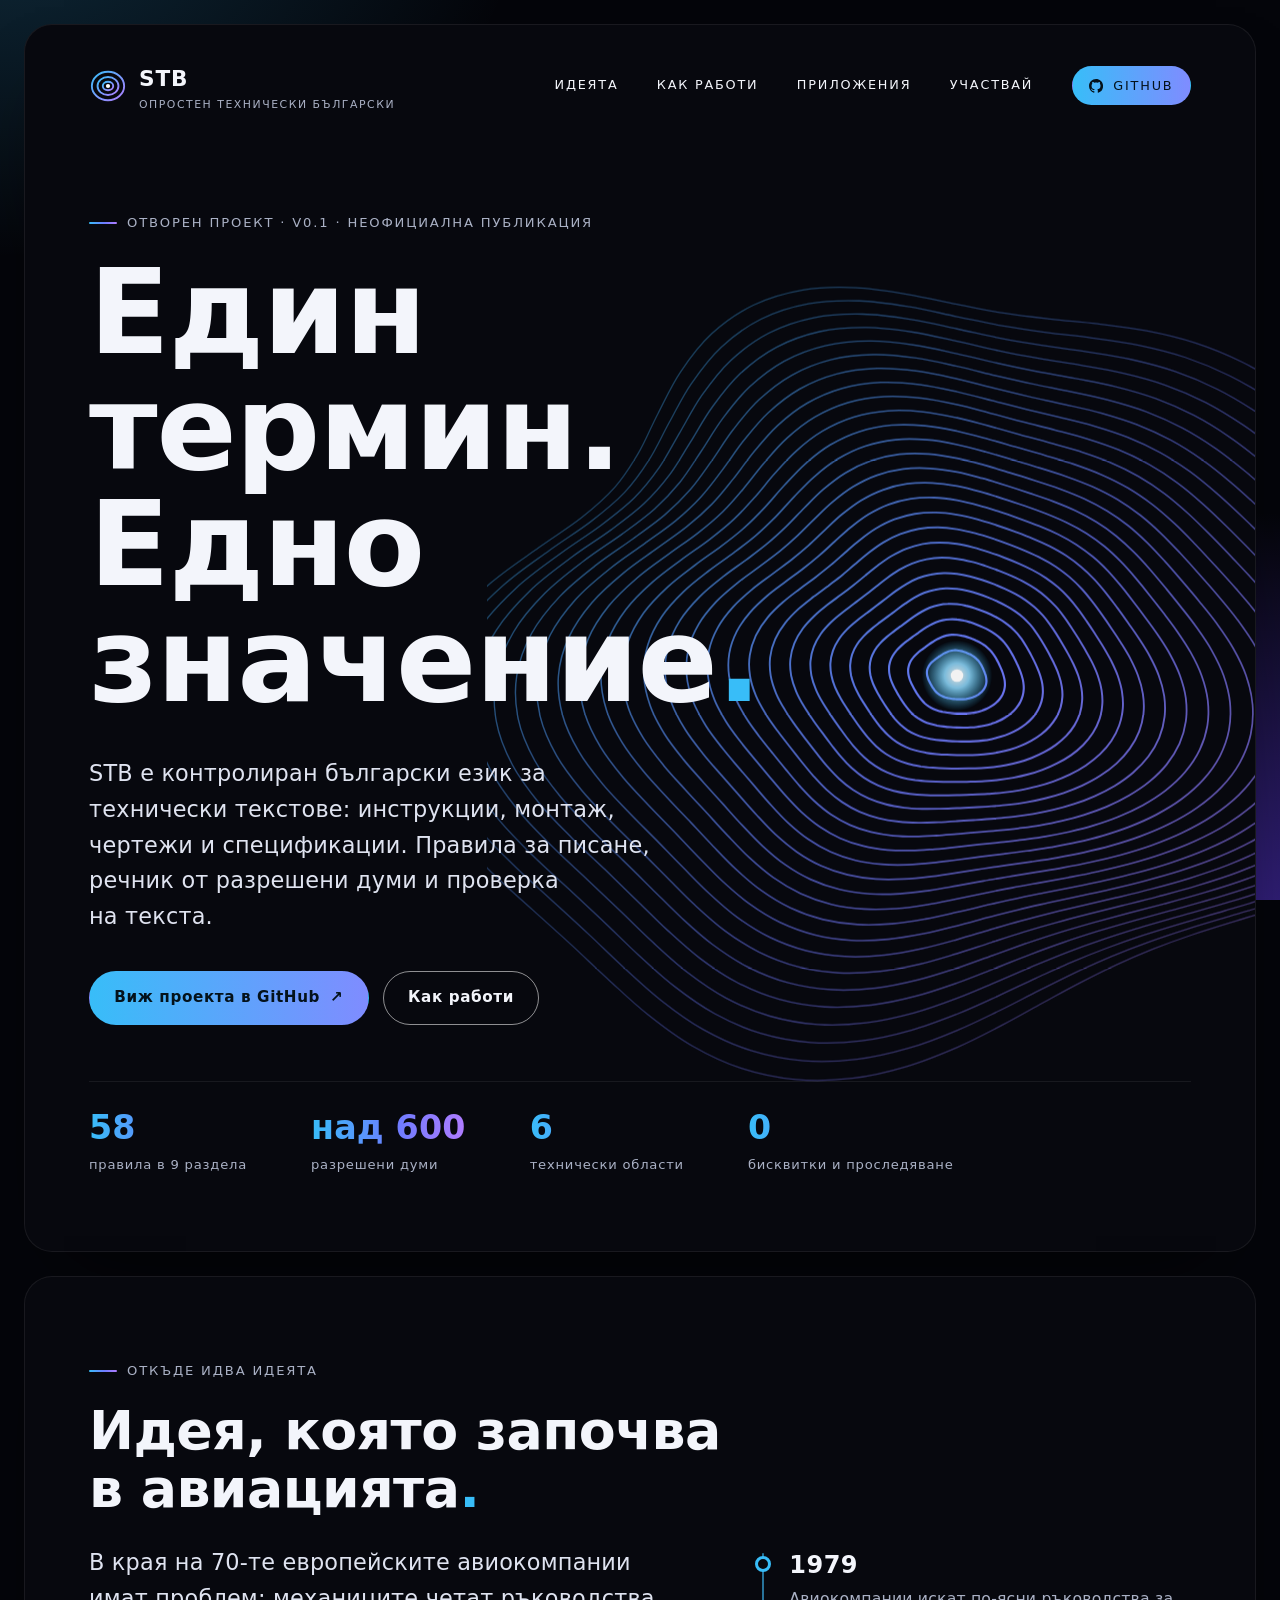
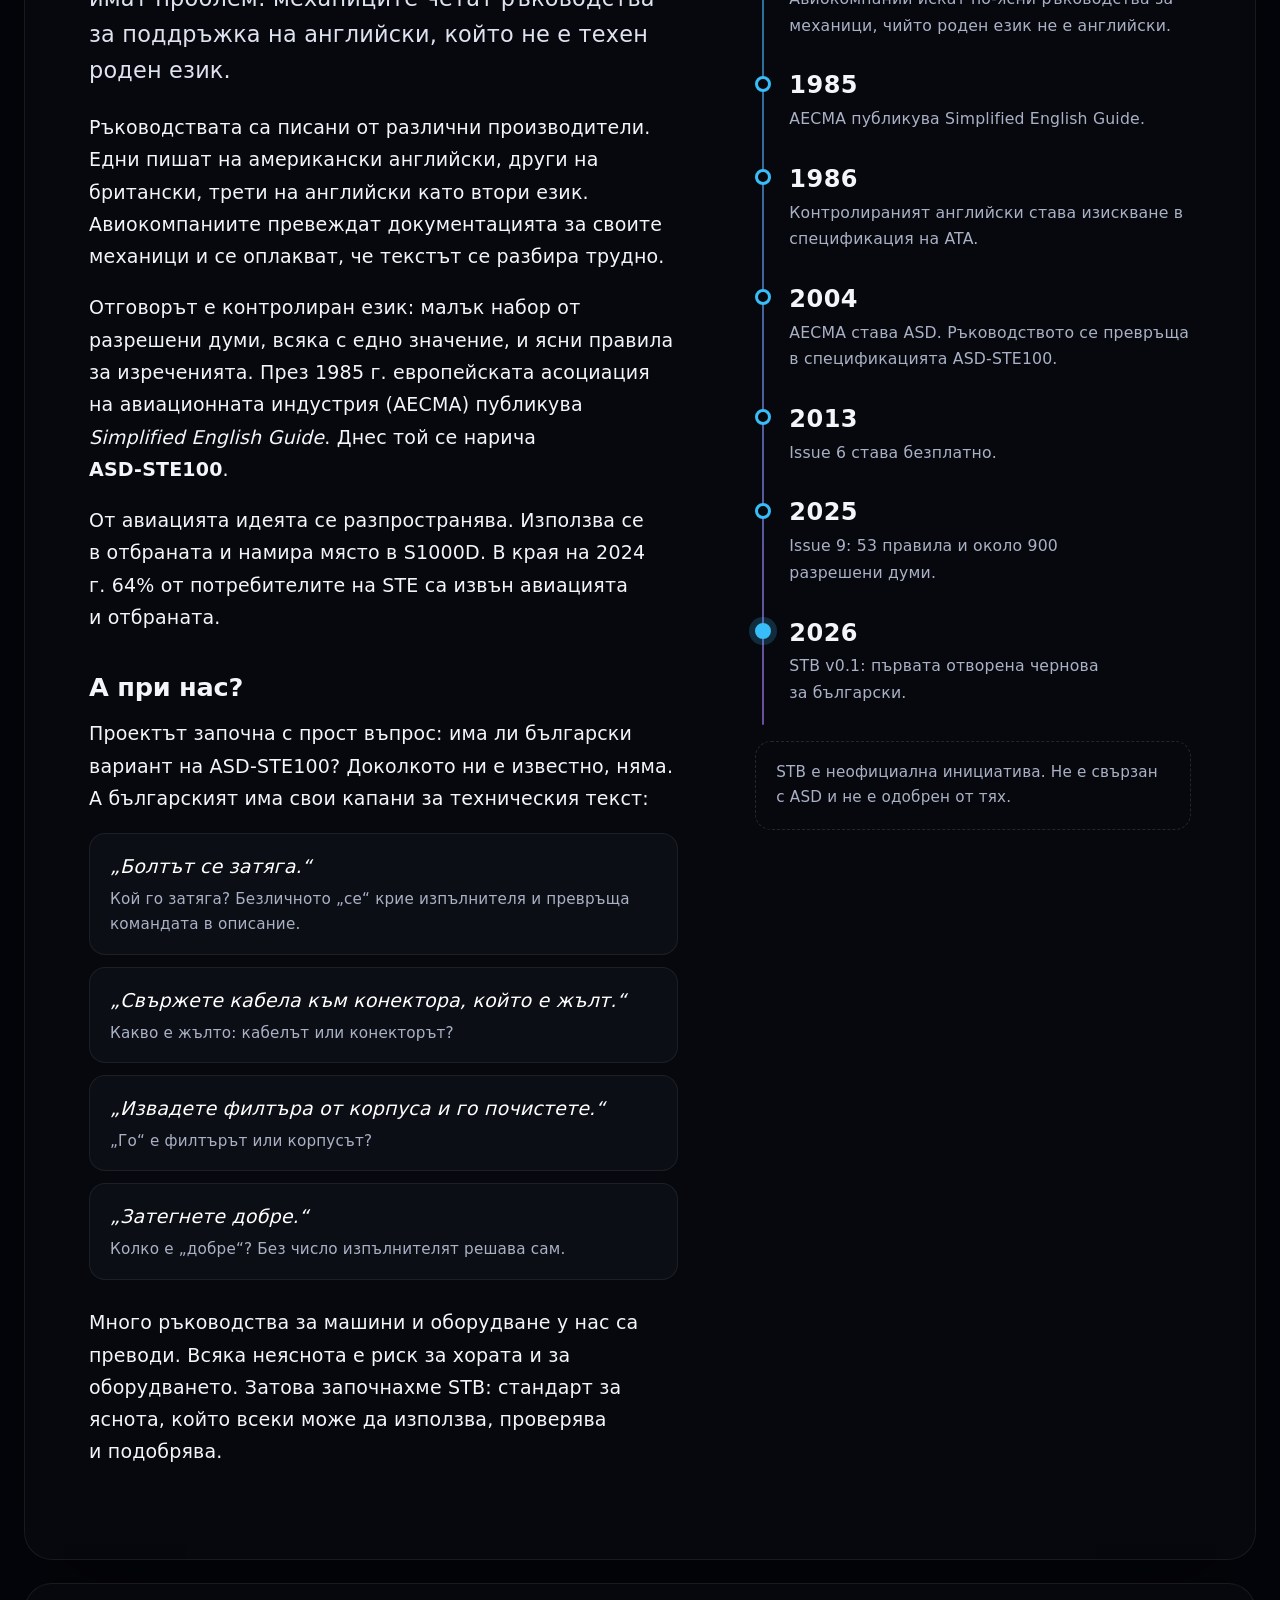
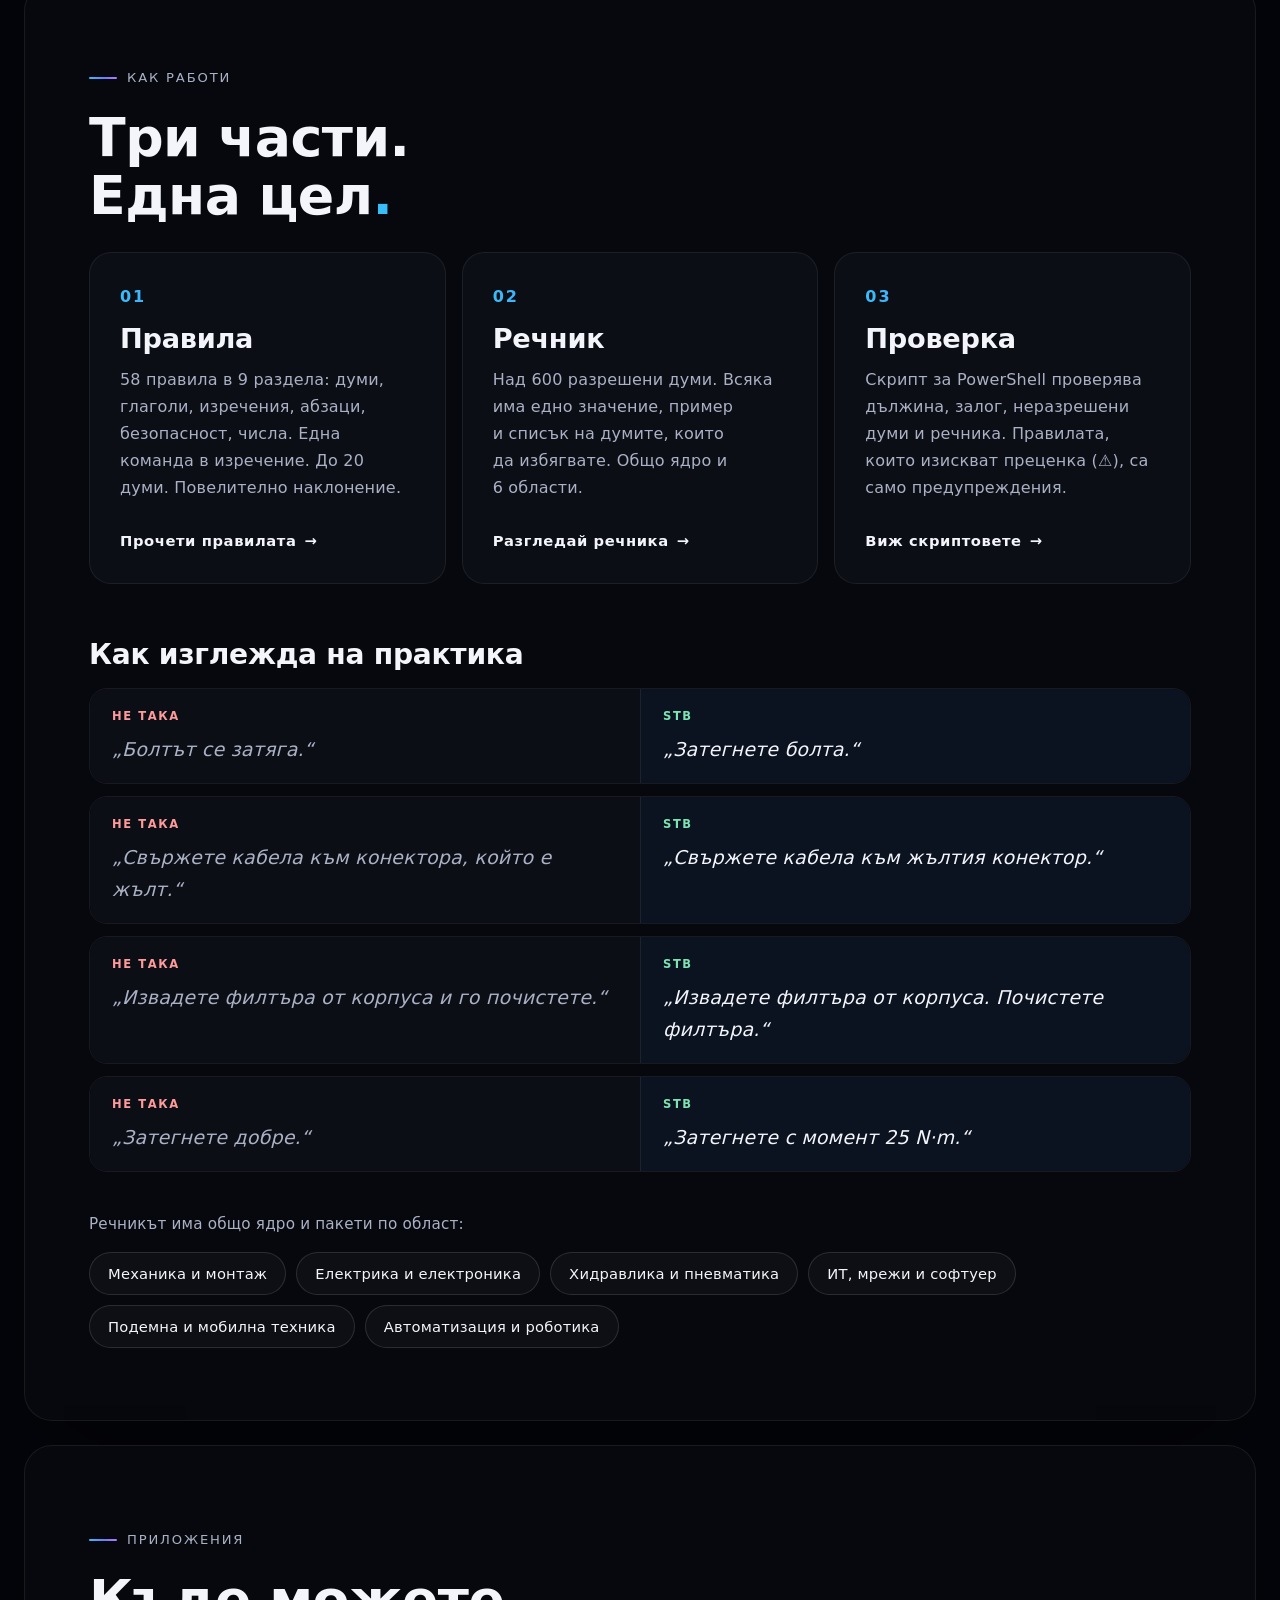
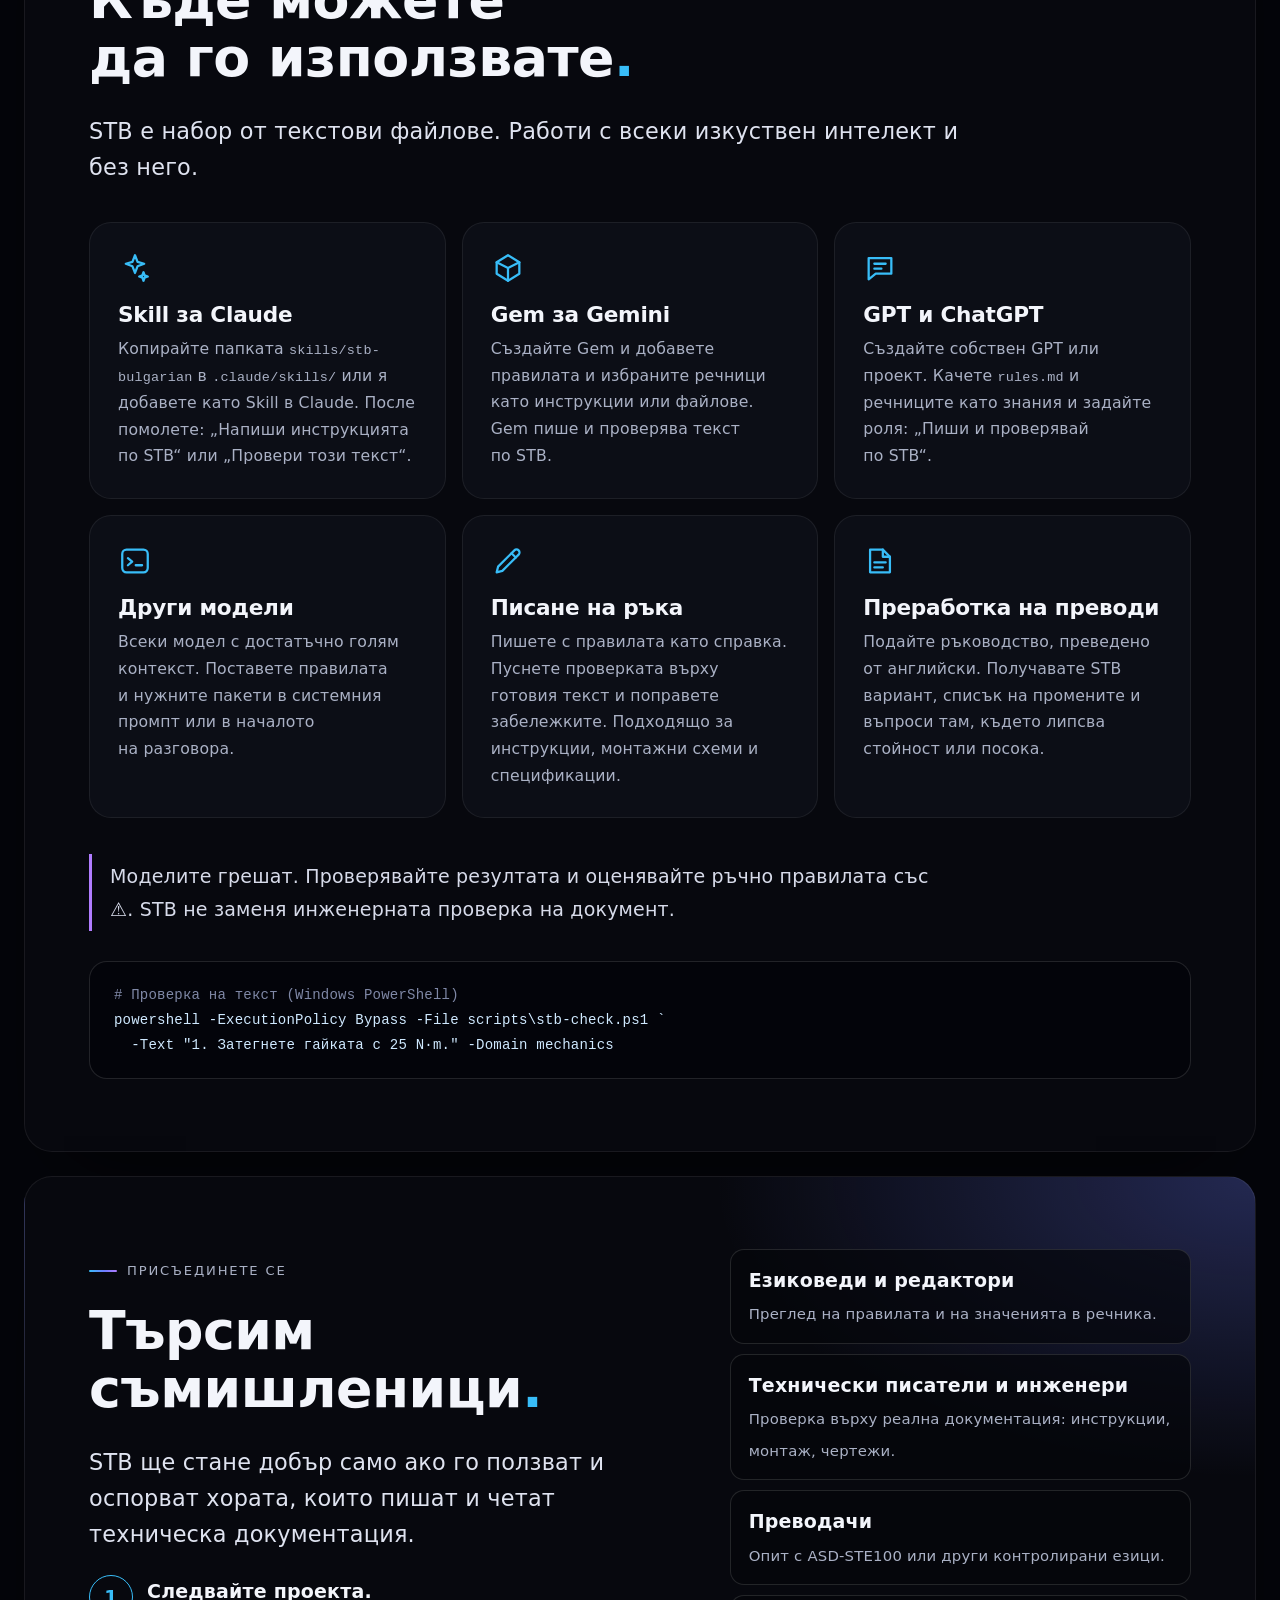
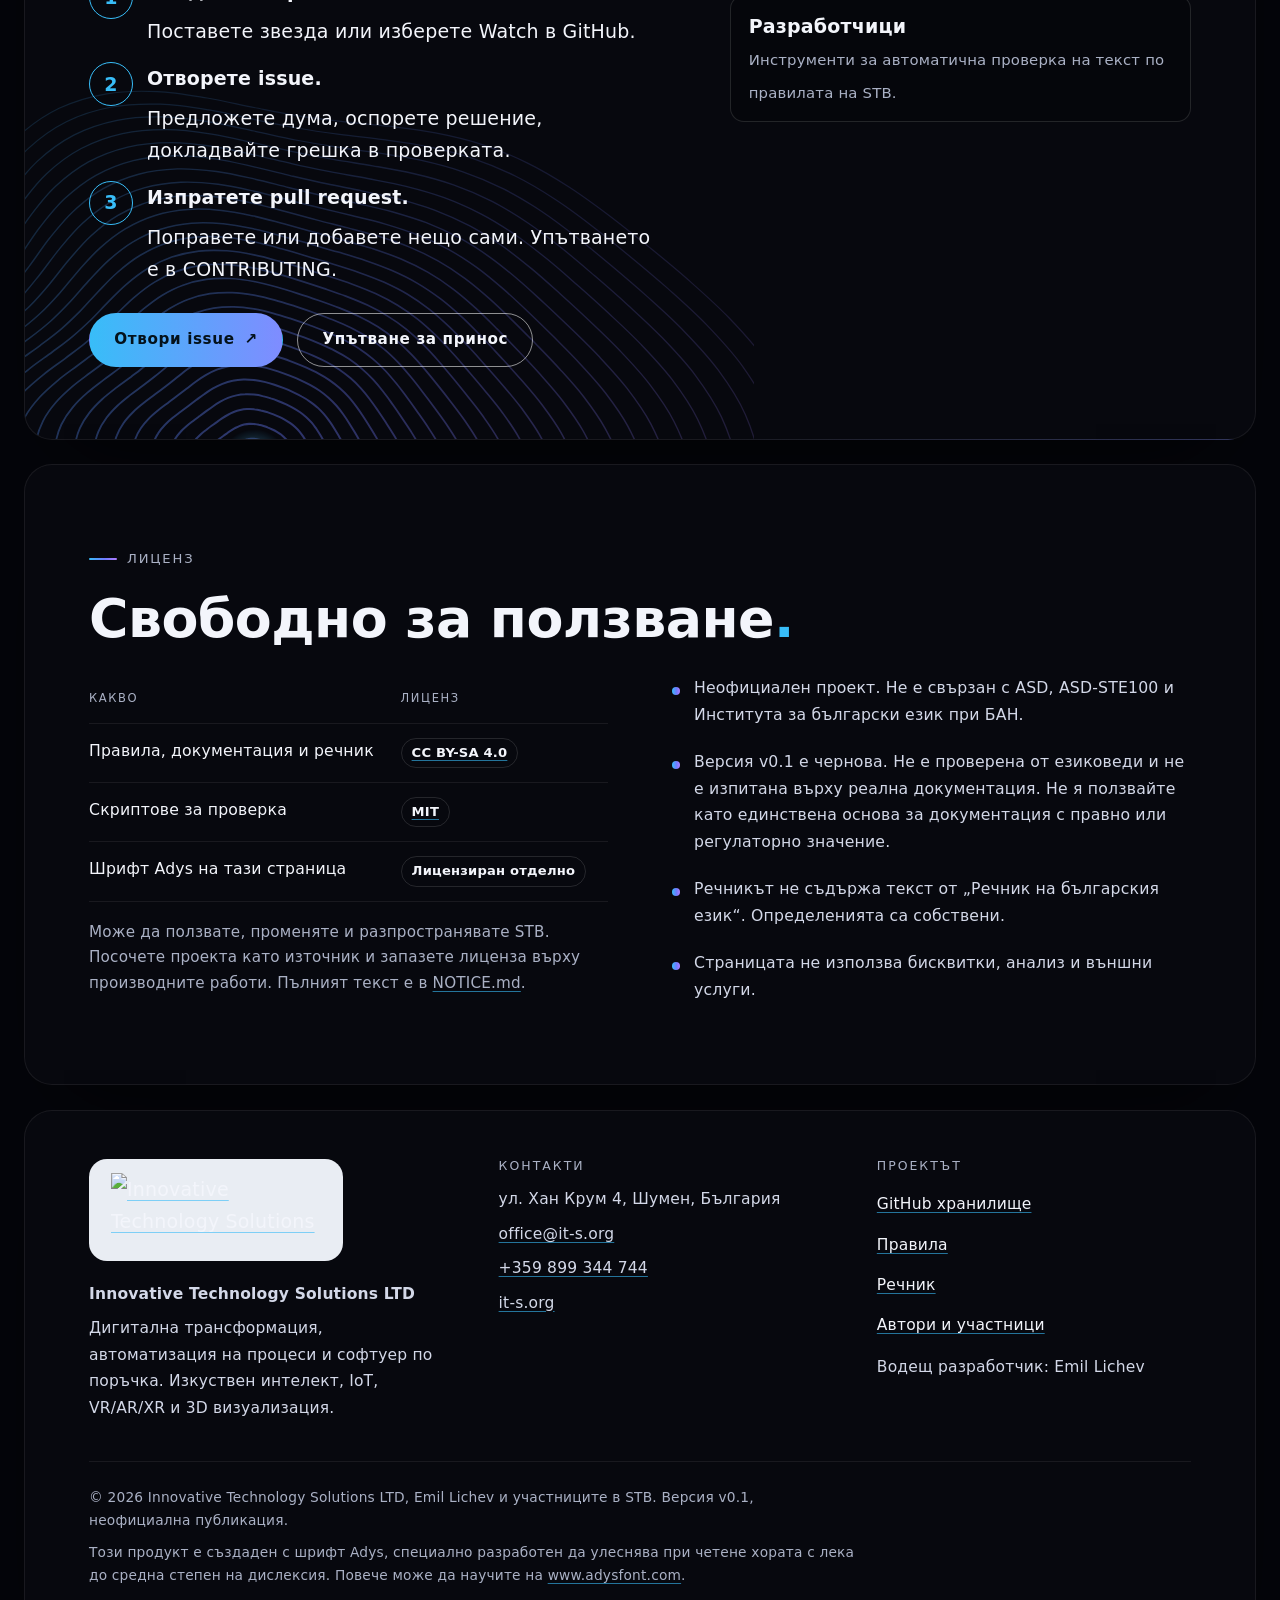
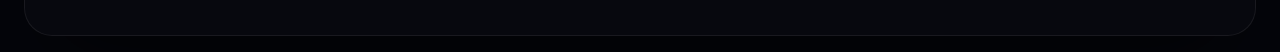
==== site/index.html @ eebd8b36 "Landing page: remove the rights-reserved line from the font notice (licence purchased, permission ob" ====
<!doctype html>
<html lang="bg">
<head>
<meta charset="utf-8">
<meta name="viewport" content="width=device-width, initial-scale=1">
<title>STB — Опростен технически български</title>
<meta name="description" content="STB е контролиран български език за техническа документация: правила за писане, речник от разрешени думи и проверка на текст. Отворен проект, v0.1, неофициална публикация.">
<link rel="canonical" href="https://it-s.org/stb/">
<meta name="theme-color" content="#04050a">
<meta property="og:type" content="website">
<meta property="og:locale" content="bg_BG">
<meta property="og:title" content="STB — Опростен технически български">
<meta property="og:description" content="Един термин. Едно значение. Контролиран български за техническа документация. Отворен проект от Innovative Technology Solutions.">
<meta property="og:url" content="https://it-s.org/stb/">
<link rel="icon" href="assets/img/favicon.svg" type="image/svg+xml">
<link rel="preload" href="assets/fonts/ADYS-Bold.woff2" as="font" type="font/woff2" crossorigin>
<link rel="preload" href="assets/fonts/ADYS-Regular.woff2" as="font" type="font/woff2" crossorigin>
<script>document.documentElement.classList.add("js");</script>
<link rel="stylesheet" href="assets/css/style.css">
</head>
<body id="top">
<a class="skip" href="#content">Към съдържанието</a>

<div class="page">

<!-- ============ HERO ============ -->
<header class="panel hero">
  <div class="hero-art" aria-hidden="true"><img src="assets/img/contours.svg" alt="" width="900" height="900"></div>

  <div class="top">
    <a class="brand" href="#top" aria-label="STB — начало">
      <svg viewBox="0 0 40 40" aria-hidden="true"><defs><linearGradient id="bm" x1="0" y1="0" x2="1" y2="1"><stop stop-color="#38BDF8"/><stop offset="1" stop-color="#B07CFF"/></linearGradient></defs><g fill="none" stroke="url(#bm)" stroke-width="2"><ellipse cx="20" cy="20" rx="17" ry="15"/><ellipse cx="20" cy="20" rx="11" ry="9.5"/><ellipse cx="20" cy="20" rx="5.5" ry="4.5"/></g><circle cx="20" cy="20" r="2.2" fill="#fff"/></svg>
      <span>STB<small>Опростен технически български</small></span>
    </a>
    <nav class="nav" aria-label="Основно меню">
      <a href="#idea">Идеята</a>
      <a href="#how">Как работи</a>
      <a href="#use">Приложения</a>
      <a href="#join">Участвай</a>
      <a class="btn btn-primary" href="https://github.com/itsorg-hub/stb-simplified-technical-bulgarian" rel="noopener">
        <svg viewBox="0 0 16 16" fill="currentColor" aria-hidden="true"><path d="M8 0C3.58 0 0 3.58 0 8c0 3.54 2.29 6.53 5.47 7.59.4.07.55-.17.55-.38 0-.19-.01-.82-.01-1.49-2.01.37-2.53-.49-2.69-.94-.09-.23-.48-.94-.82-1.13-.28-.15-.68-.52-.01-.53.63-.01 1.08.58 1.23.82.72 1.21 1.87.87 2.33.66.07-.52.28-.87.51-1.07-1.78-.2-3.64-.89-3.64-3.95 0-.87.31-1.59.82-2.15-.08-.2-.36-1.02.08-2.12 0 0 .67-.21 2.2.82.64-.18 1.32-.27 2-.27.68 0 1.36.09 2 .27 1.53-1.04 2.2-.82 2.2-.82.44 1.1.16 1.92.08 2.12.51.56.82 1.27.82 2.15 0 3.07-1.87 3.75-3.65 3.95.29.25.54.73.54 1.48 0 1.07-.01 1.93-.01 2.2 0 .21.15.46.55.38A8.013 8.013 0 0016 8c0-4.42-3.58-8-8-8z"/></svg>
        GitHub
      </a>
    </nav>
    <details class="menu">
      <summary aria-label="Меню"><span></span></summary>
      <div class="menu-list">
        <a href="#idea">Идеята</a>
        <a href="#how">Как работи</a>
        <a href="#use">Приложения</a>
        <a href="#join">Участвай</a>
        <a href="https://github.com/itsorg-hub/stb-simplified-technical-bulgarian" rel="noopener">GitHub ↗</a>
      </div>
    </details>
  </div>

  <div class="hero-body" id="content">
    <p class="eyebrow">Отворен проект · v0.1 · неофициална публикация</p>
    <h1>Един термин.<br>Едно значение<span class="dot">.</span></h1>
    <p class="lead">STB е контролиран български език за технически текстове: инструкции, монтаж, чертежи и спецификации. Правила за писане, речник от разрешени думи и проверка на текста.</p>
    <div class="cta">
      <a class="btn btn-primary" href="https://github.com/itsorg-hub/stb-simplified-technical-bulgarian" rel="noopener">Виж проекта в GitHub <span aria-hidden="true">↗</span></a>
      <a class="btn btn-ghost" href="#how">Как работи</a>
    </div>
  </div>

  <ul class="facts">
    <li><b class="grad">58</b><span>правила в 9 раздела</span></li>
    <li><b class="grad">над 600</b><span>разрешени думи</span></li>
    <li><b class="grad">6</b><span>технически области</span></li>
    <li><b class="grad">0</b><span>бисквитки и проследяване</span></li>
  </ul>
</header>

<main>
<div class="page" style="padding:0">

<!-- ============ ИДЕЯТА ============ -->
<section class="panel" id="idea" aria-labelledby="idea-h">
  <p class="eyebrow">Откъде идва идеята</p>
  <h2 id="idea-h">Идея, която започва<br>в авиацията<span class="dot">.</span></h2>
  <div class="idea-grid">
    <div class="story">
      <p class="lead">В края на 70-те европейските авиокомпании имат проблем: механиците четат ръководства за поддръжка на английски, който не е техен роден език.</p>
      <p>Ръководствата са писани от различни производители. Едни пишат на американски английски, други на британски, трети на английски като втори език. Авиокомпаниите превеждат документацията за своите механици и се оплакват, че текстът се разбира трудно.</p>
      <p>Отговорът е контролиран език: малък набор от разрешени думи, всяка с едно значение, и ясни правила за изреченията. През 1985 г. европейската асоциация на авиационната индустрия (AECMA) публикува <em>Simplified English Guide</em>. Днес той се нарича <strong>ASD-STE100</strong>.</p>
      <p>От авиацията идеята се разпространява. Използва се в отбраната и намира място в S1000D. В края на 2024 г. 64% от потребителите на STE са извън авиацията и отбраната.</p>

      <h3>А при нас?</h3>
      <p>Проектът започна с прост въпрос: има ли български вариант на ASD-STE100? Доколкото ни е известно, няма. А българският има свои капани за техническия текст:</p>
      <ul class="traps">
        <li><q>Болтът се затяга.</q><span>Кой го затяга? Безличното „се“ крие изпълнителя и превръща командата в описание.</span></li>
        <li><q>Свържете кабела към конектора, който е жълт.</q><span>Какво е жълто: кабелът или конекторът?</span></li>
        <li><q>Извадете филтъра от корпуса и го почистете.</q><span>„Го“ е филтърът или корпусът?</span></li>
        <li><q>Затегнете добре.</q><span>Колко е „добре“? Без число изпълнителят решава сам.</span></li>
      </ul>
      <p>Много ръководства за машини и оборудване у нас са преводи. Всяка неяснота е риск за хората и за оборудването. Затова започнахме STB: стандарт за яснота, който всеки може да използва, проверява и подобрява.</p>
    </div>

    <aside aria-label="Хронология">
      <ol class="timeline">
        <li><b>1979</b><p>Авиокомпании искат по-ясни ръководства за механици, чийто роден език не е английски.</p></li>
        <li><b>1985</b><p>AECMA публикува Simplified English Guide.</p></li>
        <li><b>1986</b><p>Контролираният английски става изискване в спецификация на ATA.</p></li>
        <li><b>2004</b><p>AECMA става ASD. Ръководството се превръща в спецификацията ASD-STE100.</p></li>
        <li><b>2013</b><p>Issue 6 става безплатно.</p></li>
        <li><b>2025</b><p>Issue 9: 53 правила и около 900 разрешени думи.</p></li>
        <li><b>2026</b><p>STB v0.1: първата отворена чернова за български.</p></li>
      </ol>
      <p class="timeline-note">STB е неофициална инициатива. Не е свързан с ASD и не е одобрен от тях.</p>
    </aside>
  </div>
</section>

<!-- ============ КАК РАБОТИ ============ -->
<section class="panel" id="how" aria-labelledby="how-h">
  <p class="eyebrow">Как работи</p>
  <h2 id="how-h">Три части.<br>Една цел<span class="dot">.</span></h2>

  <div class="cards">
    <article class="card">
      <span class="num grad">01</span>
      <h3>Правила</h3>
      <p>58 правила в 9 раздела: думи, глаголи, изречения, абзаци, безопасност, числа. Една команда в изречение. До 20 думи. Повелително наклонение.</p>
      <a class="more" href="https://github.com/itsorg-hub/stb-simplified-technical-bulgarian/blob/main/docs/rules.md" rel="noopener">Прочети правилата <span aria-hidden="true">→</span></a>
    </article>
    <article class="card">
      <span class="num grad">02</span>
      <h3>Речник</h3>
      <p>Над 600 разрешени думи. Всяка има едно значение, пример и списък на думите, които да избягвате. Общо ядро и 6 области.</p>
      <a class="more" href="https://github.com/itsorg-hub/stb-simplified-technical-bulgarian/tree/main/dictionary" rel="noopener">Разгледай речника <span aria-hidden="true">→</span></a>
    </article>
    <article class="card">
      <span class="num grad">03</span>
      <h3>Проверка</h3>
      <p>Скрипт за PowerShell проверява дължина, залог, неразрешени думи и речника. Правилата, които изискват преценка (⚠), са само предупреждения.</p>
      <a class="more" href="https://github.com/itsorg-hub/stb-simplified-technical-bulgarian/tree/main/scripts" rel="noopener">Виж скриптовете <span aria-hidden="true">→</span></a>
    </article>
  </div>

  <h3 class="cmp-title">Как изглежда на практика</h3>
  <ul class="cmp">
    <li><div class="no"><small>Не така</small><q>Болтът се затяга.</q></div><div class="yes"><small>STB</small><q>Затегнете болта.</q></div></li>
    <li><div class="no"><small>Не така</small><q>Свържете кабела към конектора, който е жълт.</q></div><div class="yes"><small>STB</small><q>Свържете кабела към жълтия конектор.</q></div></li>
    <li><div class="no"><small>Не така</small><q>Извадете филтъра от корпуса и го почистете.</q></div><div class="yes"><small>STB</small><q>Извадете филтъра от корпуса. Почистете филтъра.</q></div></li>
    <li><div class="no"><small>Не така</small><q>Затегнете добре.</q></div><div class="yes"><small>STB</small><q>Затегнете с момент 25 N·m.</q></div></li>
  </ul>

  <p class="sub">Речникът има общо ядро и пакети по област:</p>
  <ul class="pills">
    <li>Механика и монтаж</li>
    <li>Електрика и електроника</li>
    <li>Хидравлика и пневматика</li>
    <li>ИТ, мрежи и софтуер</li>
    <li>Подемна и мобилна техника</li>
    <li>Автоматизация и роботика</li>
  </ul>
</section>

<!-- ============ ПРИЛОЖЕНИЯ ============ -->
<section class="panel" id="use" aria-labelledby="use-h">
  <p class="eyebrow">Приложения</p>
  <h2 id="use-h">Къде можете<br>да го използвате<span class="dot">.</span></h2>
  <p class="lead" style="margin-bottom:36px">STB е набор от текстови файлове. Работи с всеки изкуствен интелект и без него.</p>

  <div class="uses">
    <article class="use">
      <svg viewBox="0 0 24 24" aria-hidden="true"><path d="M12 3l1.8 4.7L18.5 9l-4.7 1.8L12 15.5l-1.8-4.7L5.5 9l4.7-1.3z"/><path d="M18 15l.8 2.2L21 18l-2.2.8L18 21l-.8-2.2L15 18l2.2-.8z"/></svg>
      <h3>Skill за Claude</h3>
      <p>Копирайте папката <code>skills/stb-bulgarian</code> в <code>.claude/skills/</code> или я добавете като Skill в Claude. После помолете: „Напиши инструкцията по STB“ или „Провери този текст“.</p>
    </article>
    <article class="use">
      <svg viewBox="0 0 24 24" aria-hidden="true"><path d="M12 3l8 5v8l-8 5-8-5V8z"/><path d="M12 12l8-4M12 12v9M12 12L4 8"/></svg>
      <h3>Gem за Gemini</h3>
      <p>Създайте Gem и добавете правилата и избраните речници като инструкции или файлове. Gem пише и проверява текст по STB.</p>
    </article>
    <article class="use">
      <svg viewBox="0 0 24 24" aria-hidden="true"><path d="M4 5h16v11H9l-5 4z"/><path d="M8 9h8M8 12.5h5"/></svg>
      <h3>GPT и ChatGPT</h3>
      <p>Създайте собствен GPT или проект. Качете <code>rules.md</code> и речниците като знания и задайте роля: „Пиши и проверявай по STB“.</p>
    </article>
    <article class="use">
      <svg viewBox="0 0 24 24" aria-hidden="true"><rect x="3" y="4" width="18" height="16" rx="3"/><path d="M7 10l3 2.5L7 15M12.5 15H17"/></svg>
      <h3>Други модели</h3>
      <p>Всеки модел с достатъчно голям контекст. Поставете правилата и нужните пакети в системния промпт или в началото на разговора.</p>
    </article>
    <article class="use">
      <svg viewBox="0 0 24 24" aria-hidden="true"><path d="M4 20l1-4L16.5 4.5a2.1 2.1 0 013 3L8 19z"/><path d="M14.5 6.5l3 3"/></svg>
      <h3>Писане на ръка</h3>
      <p>Пишете с правилата като справка. Пуснете проверката върху готовия текст и поправете забележките. Подходящо за инструкции, монтажни схеми и спецификации.</p>
    </article>
    <article class="use">
      <svg viewBox="0 0 24 24" aria-hidden="true"><path d="M5 4h9l5 5v11H5z"/><path d="M14 4v5h5M8 13h8M8 16.5h6"/></svg>
      <h3>Преработка на преводи</h3>
      <p>Подайте ръководство, преведено от английски. Получавате STB вариант, списък на промените и въпроси там, където липсва стойност или посока.</p>
    </article>
  </div>

  <p class="note">Моделите грешат. Проверявайте резултата и оценявайте ръчно правилата със ⚠. STB не заменя инженерната проверка на документ.</p>

<pre><code><span class="c"># Проверка на текст (Windows PowerShell)</span>
powershell -ExecutionPolicy Bypass -File scripts\stb-check.ps1 `
  -Text "1. Затегнете гайката с 25 N·m." -Domain mechanics</code></pre>
</section>

<!-- ============ УЧАСТВАЙ ============ -->
<section class="panel join" id="join" aria-labelledby="join-h">
  <img class="join-art" src="assets/img/contours.svg" alt="" aria-hidden="true" width="900" height="900" loading="lazy">
  <div class="inner">
    <div>
      <p class="eyebrow">Присъединете се</p>
      <h2 id="join-h">Търсим<br>съмишленици<span class="dot">.</span></h2>
      <p class="lead">STB ще стане добър само ако го ползват и оспорват хората, които пишат и четат техническа документация.</p>
      <ol class="steps">
        <li><div><strong>Следвайте проекта.</strong><p>Поставете звезда или изберете Watch в GitHub.</p></div></li>
        <li><div><strong>Отворете issue.</strong><p>Предложете дума, оспорете решение, докладвайте грешка в проверката.</p></div></li>
        <li><div><strong>Изпратете pull request.</strong><p>Поправете или добавете нещо сами. Упътването е в CONTRIBUTING.</p></div></li>
      </ol>
      <div class="cta">
        <a class="btn btn-primary" href="https://github.com/itsorg-hub/stb-simplified-technical-bulgarian/issues/new/choose" rel="noopener">Отвори issue <span aria-hidden="true">↗</span></a>
        <a class="btn btn-ghost" href="https://github.com/itsorg-hub/stb-simplified-technical-bulgarian/blob/main/CONTRIBUTING.md" rel="noopener">Упътване за принос</a>
      </div>
    </div>
    <ul class="roles" aria-label="Кого търсим">
      <li><b>Езиковеди и редактори</b><span>Преглед на правилата и на значенията в речника.</span></li>
      <li><b>Технически писатели и инженери</b><span>Проверка върху реална документация: инструкции, монтаж, чертежи.</span></li>
      <li><b>Преводачи</b><span>Опит с ASD-STE100 или други контролирани езици.</span></li>
      <li><b>Разработчици</b><span>Инструменти за автоматична проверка на текст по правилата на STB.</span></li>
    </ul>
  </div>
</section>

<!-- ============ ЛИЦЕНЗ ============ -->
<section class="panel" id="license" aria-labelledby="lic-h">
  <p class="eyebrow">Лиценз</p>
  <h2 id="lic-h">Свободно за ползване<span class="dot">.</span></h2>
  <div class="lic-grid">
    <div>
      <table>
        <thead><tr><th scope="col">Какво</th><th scope="col">Лиценз</th></tr></thead>
        <tbody>
          <tr><td>Правила, документация и речник</td><td><a class="badge" href="https://creativecommons.org/licenses/by-sa/4.0/deed.bg" rel="noopener">CC BY-SA 4.0</a></td></tr>
          <tr><td>Скриптове за проверка</td><td><a class="badge" href="https://opensource.org/license/mit" rel="noopener">MIT</a></td></tr>
          <tr><td>Шрифт Adys на тази страница</td><td><span class="badge">Лицензиран отделно</span></td></tr>
        </tbody>
      </table>
      <p style="margin-top:18px;color:var(--muted);font-size:.95rem">Може да ползвате, променяте и разпространявате STB. Посочете проекта като източник и запазете лиценза върху производните работи. Пълният текст е в <a href="https://github.com/itsorg-hub/stb-simplified-technical-bulgarian/blob/main/NOTICE.md" rel="noopener">NOTICE.md</a>.</p>
    </div>
    <ul class="legal">
      <li>Неофициален проект. Не е свързан с ASD, ASD-STE100 и Института за български език при БАН.</li>
      <li>Версия v0.1 е чернова. Не е проверена от езиковеди и не е изпитана върху реална документация. Не я ползвайте като единствена основа за документация с правно или регулаторно значение.</li>
      <li>Речникът не съдържа текст от „Речник на българския език“. Определенията са собствени.</li>
      <li>Страницата не използва бисквитки, анализ и външни услуги.</li>
    </ul>
  </div>
</section>

</div>
</main>

<!-- ============ ФУТЪР ============ -->
<footer class="panel" id="company">
  <div class="foot">
    <div>
      <a class="plate" href="https://it-s.org" rel="noopener" aria-label="Innovative Technology Solutions — към it-s.org"><img src="https://it-s.org/wp-content/uploads/2025/04/Innovative-Technology-Solutions-Logo.png" alt="Innovative Technology Solutions" width="210" height="74"></a>
      <p><strong>Innovative Technology Solutions LTD</strong></p>
      <p>Дигитална трансформация, автоматизация на процеси и софтуер по поръчка. Изкуствен интелект, IoT, VR/AR/XR и 3D визуализация.</p>
    </div>
    <div>
      <h3>Контакти</h3>
      <address>
        <p>ул. Хан Крум 4, Шумен, България</p>
        <p><a href="mailto:office@it-s.org">office@it-s.org</a></p>
        <p><a href="tel:+359899344744">+359 899 344 744</a></p>
        <p><a href="https://it-s.org" rel="noopener">it-s.org</a></p>
      </address>
    </div>
    <div>
      <h3>Проектът</h3>
      <ul class="foot-links">
        <li><a href="https://github.com/itsorg-hub/stb-simplified-technical-bulgarian" rel="noopener">GitHub хранилище</a></li>
        <li><a href="https://github.com/itsorg-hub/stb-simplified-technical-bulgarian/blob/main/docs/rules.md" rel="noopener">Правила</a></li>
        <li><a href="https://github.com/itsorg-hub/stb-simplified-technical-bulgarian/tree/main/dictionary" rel="noopener">Речник</a></li>
        <li><a href="https://github.com/itsorg-hub/stb-simplified-technical-bulgarian/blob/main/AUTHORS.md" rel="noopener">Автори и участници</a></li>
      </ul>
      <p style="margin-top:14px">Водещ разработчик: Emil Lichev</p>
    </div>
  </div>
  <div class="credit">
    <p>© 2026 Innovative Technology Solutions LTD, Emil Lichev и участниците в STB. Версия v0.1, неофициална публикация.</p>
    <p>Този продукт е създаден с шрифт Adys, специално разработен да улеснява при четене хората с лека до средна степен на дислексия. Повече може да научите на <a href="https://www.adysfont.com" rel="noopener">www.adysfont.com</a>.</p>
  </div>
</footer>

</div>

<a class="to-top" href="#top" aria-label="Към началото на страницата" title="Към началото">
  <svg viewBox="0 0 24 24" aria-hidden="true"><path d="M12 19V5M5.5 11.5L12 5l6.5 6.5"/></svg>
</a>
<script>
(function () {
  var b = document.querySelector(".to-top"); if (!b) return;
  var on = false;
  function u() { var s = (window.pageYOffset || document.documentElement.scrollTop) > 400; if (s !== on) { on = s; b.classList.toggle("show", s); } }
  window.addEventListener("scroll", u, { passive: true }); u();
})();
</script>
</body>
</html>
---- site/assets/css/style.css ----
/* STB — страница на проекта. Без външни зависимости. Шрифт: Adys (локално). */

@font-face { font-family: "Adys"; src: url("../fonts/ADYS-Regular.woff2") format("woff2"), url("../fonts/ADYS-Regular.woff") format("woff"); font-weight: 400; font-style: normal; font-display: swap; }
@font-face { font-family: "Adys"; src: url("../fonts/ADYS-Medium.woff2") format("woff2"), url("../fonts/ADYS-Medium.woff") format("woff"); font-weight: 500; font-style: normal; font-display: swap; }
@font-face { font-family: "Adys"; src: url("../fonts/ADYS-Bold.woff2") format("woff2"), url("../fonts/ADYS-Bold.woff") format("woff"); font-weight: 700; font-style: normal; font-display: swap; }
@font-face { font-family: "Adys"; src: url("../fonts/ADYS-Italic.woff2") format("woff2"), url("../fonts/ADYS-Italic.woff") format("woff"); font-weight: 400; font-style: italic; font-display: swap; }

:root {
  --ink: #04050a;
  --panel: #07080e;
  --card: #0c0e16;
  --line: rgba(255, 255, 255, 0.12);
  --line-soft: rgba(255, 255, 255, 0.07);
  --text: #f3f5fb;
  --muted: #aab1c5;
  --cyan: #38bdf8;
  --blue: #6d7cff;
  --violet: #b07cff;
  --on-accent: #04121b;
  --bad: #ff9a9a;
  --good: #7de3b1;
  --grad: linear-gradient(90deg, var(--cyan), var(--blue) 55%, var(--violet));
  --radius: 28px;
  --gutter: clamp(20px, 5vw, 64px);
  color-scheme: dark;
}

*, *::before, *::after { box-sizing: border-box; }
html { overflow-x: clip; scroll-behavior: smooth; -webkit-text-size-adjust: 100%; }
@media (prefers-reduced-motion: reduce) { html { scroll-behavior: auto; } }

body {
  margin: 0;
  background: var(--ink);
  color: var(--text);
  font-family: "Adys", "Segoe UI", system-ui, sans-serif;
  font-size: clamp(1.0625rem, 0.4vw + 1rem, 1.1875rem);
  line-height: 1.7;
  letter-spacing: 0.01em;
  -webkit-font-smoothing: antialiased;
}
body::before {
  content: ""; position: fixed; inset: 0; z-index: -1; pointer-events: none;
  background:
    radial-gradient(1100px 700px at 95% 105%, rgba(104, 62, 255, 0.5), transparent 62%),
    radial-gradient(900px 600px at 0% -10%, rgba(56, 189, 248, 0.2), transparent 58%),
    var(--ink);
}

img, svg { max-width: 100%; display: block; }
a { color: inherit; text-decoration-color: rgba(56, 189, 248, 0.6); text-underline-offset: 0.22em; }
a:hover { text-decoration-color: var(--cyan); }
:focus-visible { outline: 3px solid var(--cyan); outline-offset: 3px; border-radius: 6px; }
::selection { background: rgba(109, 124, 255, 0.55); }

h1, h2, h3 { font-weight: 700; line-height: 1.08; letter-spacing: -0.01em; margin: 0; text-wrap: balance; }
p { margin: 0 0 1em; text-wrap: pretty; max-width: 62ch; }
ul, ol { margin: 0; padding: 0; }
code, pre { font-family: "Cascadia Mono", Consolas, "Courier New", monospace; font-size: 0.86em; }

.skip { position: absolute; left: 12px; top: -60px; z-index: 50; background: var(--cyan); color: var(--on-accent); padding: 10px 16px; border-radius: 999px; font-weight: 700; }
.skip:focus { top: 12px; }

/* Оформление на страницата: панели като в референцията, но с наш контур и цвят */
.page { max-width: 1320px; margin: 0 auto; padding: clamp(10px, 2vw, 24px) clamp(10px, 2vw, 24px) clamp(10px, 1.5vw, 16px); display: grid; gap: clamp(10px, 2vw, 24px); }
.panel {
  position: relative; overflow: hidden; background: var(--panel);
  border: 1px solid var(--line-soft); border-radius: var(--radius);
  padding: clamp(32px, 6vw, 72px) var(--gutter);
  contain: paint;
  box-shadow: 0 40px 80px -40px rgba(0, 0, 0, 0.8);
}
.eyebrow { display: inline-flex; align-items: center; gap: 10px; font-size: 0.82rem; font-weight: 500; letter-spacing: 0.14em; text-transform: uppercase; color: var(--muted); margin: 0 0 20px; }
.eyebrow::before { content: ""; width: 28px; height: 2px; background: var(--grad); border-radius: 2px; }
h2 { font-size: clamp(2rem, 4.2vw, 3.4rem); margin-bottom: 0.5em; }
.lead { font-size: clamp(1.15rem, 1.1vw + 0.9rem, 1.4rem); color: #dfe3f0; line-height: 1.6; }
.dot { color: var(--cyan); }
.grad { background: var(--grad); -webkit-background-clip: text; background-clip: text; color: transparent; }

/* Бутони */
.btn { display: inline-flex; align-items: center; gap: 10px; padding: 0.85em 1.6em; border-radius: 999px; font: inherit; font-weight: 700; font-size: 0.95rem; letter-spacing: 0.04em; text-decoration: none; border: 1.5px solid transparent; cursor: pointer; transition: filter 0.2s, background 0.2s, border-color 0.2s; }
.btn-primary { background: linear-gradient(90deg, var(--cyan), #7f8cff); color: var(--on-accent); }
.btn-primary:hover { filter: brightness(1.12); }
.btn-ghost { border-color: rgba(255, 255, 255, 0.55); color: var(--text); }
.btn-ghost:hover { background: rgba(255, 255, 255, 0.08); border-color: #fff; }
.btn svg { width: 1.1em; height: 1.1em; }

/* Хедър */
.top { display: flex; align-items: center; justify-content: space-between; gap: 20px; position: relative; z-index: 5; }
.brand { display: inline-flex; align-items: center; gap: 12px; text-decoration: none; font-weight: 700; font-size: 1.35rem; letter-spacing: 0.04em; }
.brand svg { width: 38px; height: 38px; }
.brand small { display: block; font-weight: 400; font-size: 0.68rem; letter-spacing: 0.14em; text-transform: uppercase; color: var(--muted); line-height: 1.2; }
.nav { display: flex; align-items: center; gap: clamp(18px, 3vw, 40px); }
.nav a { text-decoration: none; font-size: 0.8rem; font-weight: 500; letter-spacing: 0.14em; text-transform: uppercase; padding: 6px 0; border-bottom: 2px solid transparent; }
.nav a:hover { border-bottom-color: var(--cyan); }
.nav .btn { padding: 0.6em 1.3em; border-bottom: 1.5px solid transparent; font-size: 0.8rem; }
.nav .btn:hover { border-bottom-color: transparent; }
.menu { display: none; position: relative; }
.menu summary { list-style: none; cursor: pointer; width: 44px; height: 44px; display: grid; place-items: center; border: 1.5px solid rgba(255,255,255,.4); border-radius: 50%; }
.menu summary::-webkit-details-marker { display: none; }
.menu summary span, .menu summary span::before, .menu summary span::after { display: block; width: 18px; height: 2px; background: var(--text); border-radius: 2px; content: ""; position: relative; }
.menu summary span::before { position: absolute; top: -6px; } .menu summary span::after { position: absolute; top: 6px; }
.menu-list { position: absolute; right: 0; top: 54px; min-width: 230px; background: #0e1018; border: 1px solid var(--line); border-radius: 18px; padding: 10px; display: grid; z-index: 20; box-shadow: 0 20px 50px rgba(0,0,0,.6); }
.menu-list a { padding: 12px 14px; text-decoration: none; border-radius: 10px; font-size: 0.95rem; }
.menu-list a:hover { background: rgba(255,255,255,.07); }
@media (max-width: 860px) { .nav { display: none; } .menu { display: block; } }

/* Hero */
.hero { min-height: min(92vh, 860px); display: flex; flex-direction: column; padding-top: clamp(24px, 3vw, 36px); }
.hero-art { position: absolute; right: -14%; top: 50%; width: min(82vw, 940px); aspect-ratio: 1; transform: translateY(-46%); pointer-events: none; opacity: 0.95; }
.hero-art img { width: 100%; height: 100%; animation: drift 180s linear infinite; will-change: transform; }
@keyframes drift { to { transform: rotate(360deg); } }
@media (prefers-reduced-motion: reduce) { .hero-art img { animation: none; } }
.hero-body { position: relative; z-index: 2; margin: auto 0; padding: clamp(40px, 8vw, 90px) 0 clamp(28px, 5vw, 56px); max-width: 820px; }
.hero h1 { font-size: clamp(3.1rem, 9.4vw, 7.4rem); line-height: 0.98; margin-bottom: 0.32em; }
.hero .lead { max-width: 40ch; margin-bottom: 36px; }
.cta { display: flex; flex-wrap: wrap; gap: 14px; }
.facts { list-style: none; margin: 0; position: relative; z-index: 2; display: grid; grid-template-columns: repeat(4, auto); justify-content: start; gap: clamp(20px, 5vw, 64px); padding-top: 28px; border-top: 1px solid var(--line-soft); }
.facts b { display: block; font-size: clamp(1.5rem, 2.6vw, 2.2rem); line-height: 1.1; }
.facts span { font-size: 0.82rem; color: var(--muted); letter-spacing: 0.06em; }
@media (max-width: 700px) { .facts { grid-template-columns: repeat(2, 1fr); } .hero-art { right: -45%; opacity: 0.5; width: 130vw; } }

/* Идеята */
.idea-grid { display: grid; grid-template-columns: 1.15fr 0.85fr; gap: clamp(32px, 6vw, 88px); align-items: start; }
@media (max-width: 960px) { .idea-grid { grid-template-columns: 1fr; } }
.story h3 { font-size: clamp(1.4rem, 2vw, 1.8rem); margin: 1.6em 0 0.6em; }
.traps { list-style: none; display: grid; gap: 12px; margin: 0 0 1.4em; }
.traps li { background: var(--card); border: 1px solid var(--line-soft); border-radius: 16px; padding: 16px 20px; }
.traps q { font-style: italic; color: #fff; quotes: "„" "“"; }
.traps span { display: block; color: var(--muted); font-size: 0.95rem; margin-top: 4px; }
.timeline { list-style: none; position: relative; margin: 0; padding-left: 34px; }
.timeline::before { content: ""; position: absolute; left: 7px; top: 8px; bottom: 8px; width: 2px; background: linear-gradient(var(--cyan), var(--violet)); opacity: 0.6; border-radius: 2px; }
.timeline li { position: relative; padding-bottom: 26px; }
.timeline li::before { content: ""; position: absolute; left: -34px; top: 0.55em; width: 16px; height: 16px; border-radius: 50%; background: var(--panel); border: 3px solid var(--cyan); }
.timeline li:last-child::before { background: var(--cyan); box-shadow: 0 0 0 6px rgba(56, 189, 248, 0.2); }
.timeline b { display: block; font-size: 1.5rem; letter-spacing: 0.02em; }
.timeline p { color: var(--muted); margin: 0; font-size: 0.98rem; }
.timeline-note { margin-top: 8px; padding: 18px 20px; border: 1px dashed var(--line); border-radius: 16px; color: var(--muted); font-size: 0.95rem; }

/* Как работи */
.cards { display: grid; grid-template-columns: repeat(3, 1fr); gap: 16px; margin-bottom: 56px; }
@media (max-width: 900px) { .cards { grid-template-columns: 1fr; } }
.card { background: var(--card); border: 1px solid var(--line-soft); border-radius: 22px; padding: 30px; display: flex; flex-direction: column; transition: border-color 0.2s; }
.card:hover { border-color: rgba(109, 124, 255, 0.6); }
.card .num { font-size: 1rem; font-weight: 700; letter-spacing: 0.12em; }
.card h3 { font-size: 1.7rem; margin: 14px 0 12px; }
.card p { color: var(--muted); font-size: 1rem; }
.card a.more { margin-top: auto; font-weight: 700; font-size: 0.92rem; letter-spacing: 0.04em; text-decoration: none; display: inline-flex; gap: 8px; padding-top: 10px; }
.card a.more:hover { color: var(--cyan); }
.cmp-title { font-size: clamp(1.4rem, 2.2vw, 1.9rem); margin-bottom: 18px; }
.cmp { list-style: none; display: grid; gap: 12px; margin-bottom: 40px; }
.cmp li { display: grid; grid-template-columns: 1fr 1fr; gap: 0; border: 1px solid var(--line-soft); border-radius: 18px; overflow: hidden; }
.cmp div { padding: 18px 22px; background: var(--card); }
.cmp div + div { background: #0b1220; border-left: 1px solid var(--line-soft); }
.cmp small { display: block; font-size: 0.72rem; letter-spacing: 0.14em; text-transform: uppercase; margin-bottom: 6px; font-weight: 700; }
.cmp .no small { color: var(--bad); } .cmp .yes small { color: var(--good); }
.cmp .no q { color: var(--muted); }
.cmp q { quotes: "„" "“"; font-style: italic; }
@media (max-width: 700px) { .cmp li { grid-template-columns: 1fr; } .cmp div + div { border-left: 0; border-top: 1px solid var(--line-soft); } }
.pills { list-style: none; display: flex; flex-wrap: wrap; gap: 10px; }
.pills li { border: 1px solid var(--line); border-radius: 999px; padding: 8px 18px; font-size: 0.92rem; background: rgba(255,255,255,.03); }
.sub { color: var(--muted); font-size: 0.95rem; margin: 0 0 14px; }

/* Приложения */
.uses { display: grid; grid-template-columns: repeat(3, 1fr); gap: 16px; margin-bottom: 36px; }
@media (max-width: 1000px) { .uses { grid-template-columns: repeat(2, 1fr); } }
@media (max-width: 640px) { .uses { grid-template-columns: 1fr; } }
.use { background: var(--card); border: 1px solid var(--line-soft); border-radius: 22px; padding: 28px; }
.use svg { width: 34px; height: 34px; stroke: var(--cyan); fill: none; stroke-width: 1.6; stroke-linecap: round; stroke-linejoin: round; margin-bottom: 18px; }
.use h3 { font-size: 1.35rem; margin-bottom: 10px; }
.use p { color: var(--muted); font-size: 0.98rem; margin: 0; }
.note { border-left: 3px solid var(--violet); padding: 6px 0 6px 18px; color: #d7dbea; max-width: 70ch; margin-bottom: 30px; }
pre { margin: 0; padding: 20px 24px; background: #03040a; border: 1px solid var(--line); border-radius: 18px; overflow-x: auto; color: #cfe9ff; line-height: 1.55; }
pre .c { color: #7f88a6; }

/* Присъединяване */
.join { background: radial-gradient(900px 500px at 100% 0%, rgba(109,124,255,.28), transparent 60%), var(--panel); }
.join-art { position: absolute; left: -22%; bottom: -55%; width: 110%; max-width: 1000px; opacity: 0.4; pointer-events: none; }
.join .inner { position: relative; z-index: 2; display: grid; grid-template-columns: 1.1fr 0.9fr; gap: clamp(32px, 6vw, 80px); align-items: start; }
@media (max-width: 960px) { .join .inner { grid-template-columns: 1fr; } }
.roles { list-style: none; display: grid; gap: 10px; margin: 0 0 26px; }
.roles li { padding: 14px 18px; border: 1px solid var(--line); border-radius: 14px; background: rgba(5,6,11,.7); }
.roles b { display: block; }
.roles span { color: var(--muted); font-size: 0.93rem; }
.steps { list-style: none; counter-reset: s; display: grid; gap: 14px; margin-bottom: 28px; }
.steps li { counter-increment: s; display: grid; grid-template-columns: 44px 1fr; gap: 14px; align-items: start; }
.steps li::before { content: counter(s); width: 44px; height: 44px; border-radius: 50%; display: grid; place-items: center; font-weight: 700; border: 1.5px solid var(--cyan); color: var(--cyan); }
.steps p { margin: 8px 0 0; }

/* Лиценз */
.lic-grid { display: grid; grid-template-columns: 1fr 1fr; gap: clamp(24px, 5vw, 64px); }
@media (max-width: 900px) { .lic-grid { grid-template-columns: 1fr; } }
table { width: 100%; border-collapse: collapse; font-size: 0.98rem; }
th, td { text-align: left; padding: 14px 12px 14px 0; border-bottom: 1px solid var(--line-soft); vertical-align: top; }
th { font-size: 0.72rem; letter-spacing: 0.14em; text-transform: uppercase; color: var(--muted); font-weight: 500; }
.badge { display: inline-block; padding: 3px 10px; border-radius: 999px; border: 1px solid var(--line); font-size: 0.82rem; font-weight: 700; white-space: nowrap; }
.legal { list-style: none; display: grid; gap: 12px; }
.legal li { padding-left: 22px; position: relative; color: #d3d8e8; font-size: 0.98rem; }
.legal li::before { content: ""; position: absolute; left: 0; top: 0.75em; width: 8px; height: 8px; border-radius: 50%; background: var(--grad); }

/* Футър */
.foot { display: grid; grid-template-columns: 1.1fr 1fr 1fr; gap: clamp(24px, 5vw, 64px); align-items: start; }
#company { padding-block: clamp(28px, 4vw, 48px); }
@media (max-width: 960px) { .foot { grid-template-columns: 1fr; } }
.plate { display: inline-block; background: #e9edf3; border-radius: 18px; padding: 14px 22px; margin-bottom: 20px; }
.plate img { width: 210px; height: auto; }
.foot h3 { font-size: 0.78rem; letter-spacing: 0.16em; text-transform: uppercase; color: var(--muted); font-weight: 500; margin-bottom: 14px; }
.foot p, .foot address { font-size: 0.97rem; color: #d3d8e8; font-style: normal; margin-bottom: 8px; }
.foot-links { list-style: none; display: grid; gap: 8px; }
.foot-links a { font-size: 0.97rem; }
.credit { margin-top: 32px; padding-top: 24px; border-top: 1px solid var(--line-soft); font-size: 0.86rem; color: var(--muted); display: grid; gap: 8px; max-width: none; }
.credit p { max-width: 90ch; margin: 0; }

/* Плаващ бутон „към началото". Без скрипт е винаги видим; със скрипт се показва след скролиране. */
.to-top {
  position: fixed; z-index: 40;
  right: max(20px, env(safe-area-inset-right)); bottom: max(20px, env(safe-area-inset-bottom));
  width: 58px; height: 58px; display: grid; place-items: center; border-radius: 50%;
  color: var(--on-accent); text-decoration: none;
  background: linear-gradient(135deg, var(--cyan), #7f8cff 70%, var(--violet));
  box-shadow: 0 10px 28px rgba(0, 0, 0, 0.6), 0 0 0 5px rgba(56, 189, 248, 0.18);
  transition: opacity 0.25s, transform 0.25s, visibility 0.25s, box-shadow 0.2s, filter 0.2s;
}
.to-top svg { width: 26px; height: 26px; fill: none; stroke: currentColor; stroke-width: 2.6; stroke-linecap: round; stroke-linejoin: round; }
.to-top:hover { filter: brightness(1.1); box-shadow: 0 10px 28px rgba(0, 0, 0, 0.6), 0 0 0 8px rgba(56, 189, 248, 0.28); }
.js .to-top { opacity: 0; visibility: hidden; transform: translateY(14px); }
.js .to-top.show { opacity: 1; visibility: visible; transform: none; }
@media (prefers-reduced-motion: reduce) { .to-top { transition: none; } }
@media print { .to-top { display: none; } }
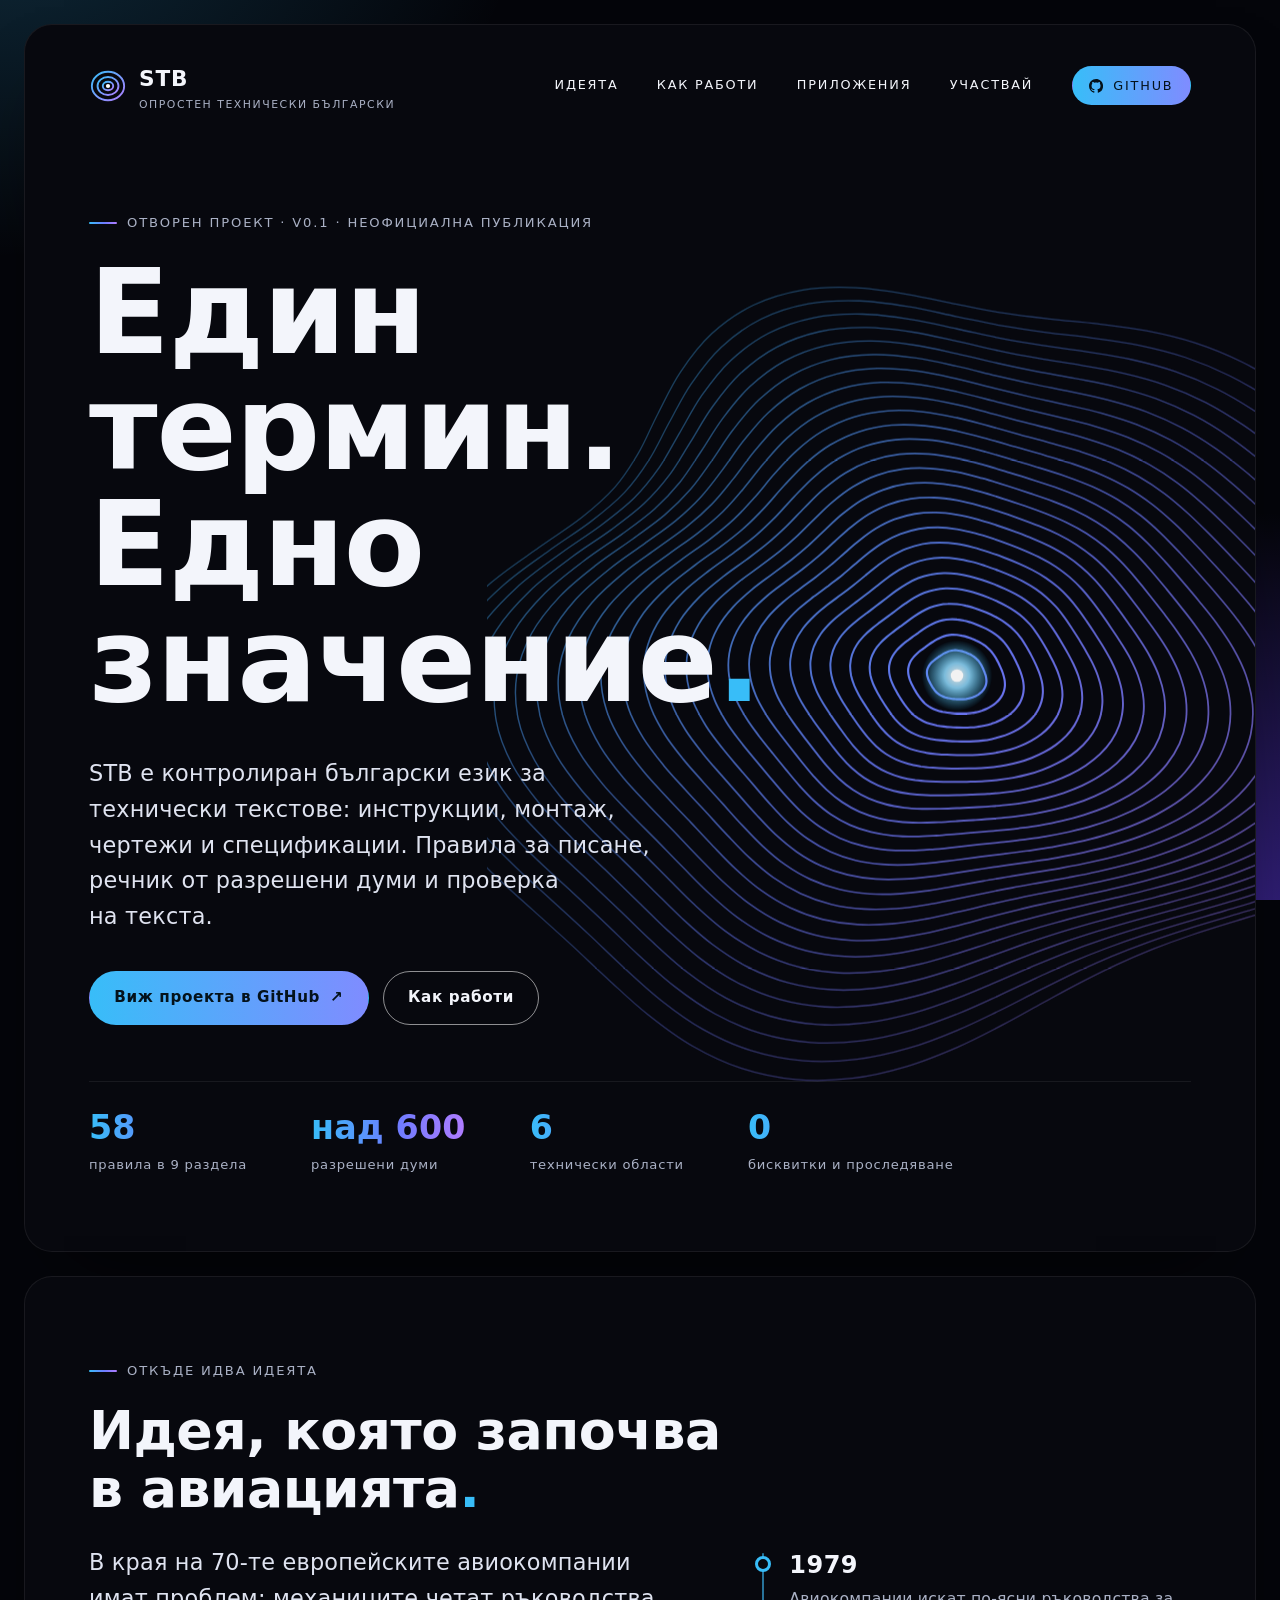
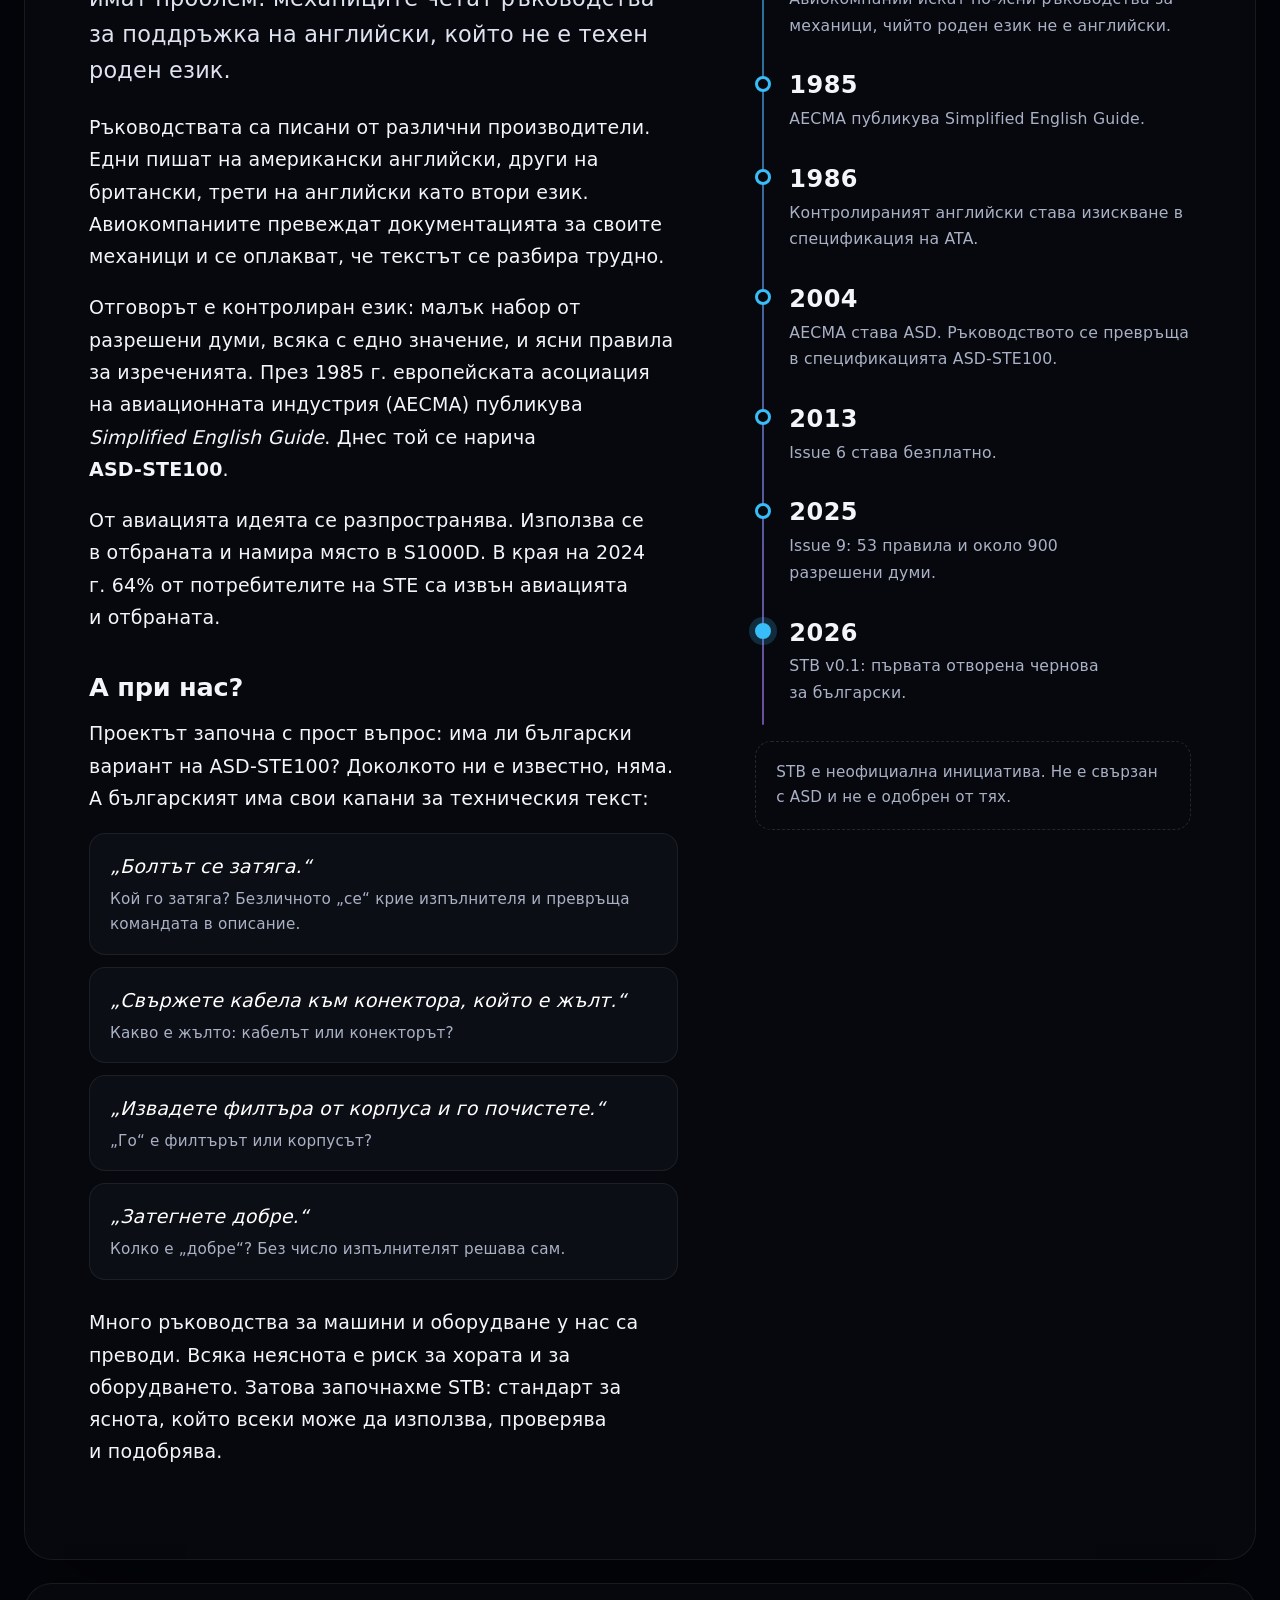
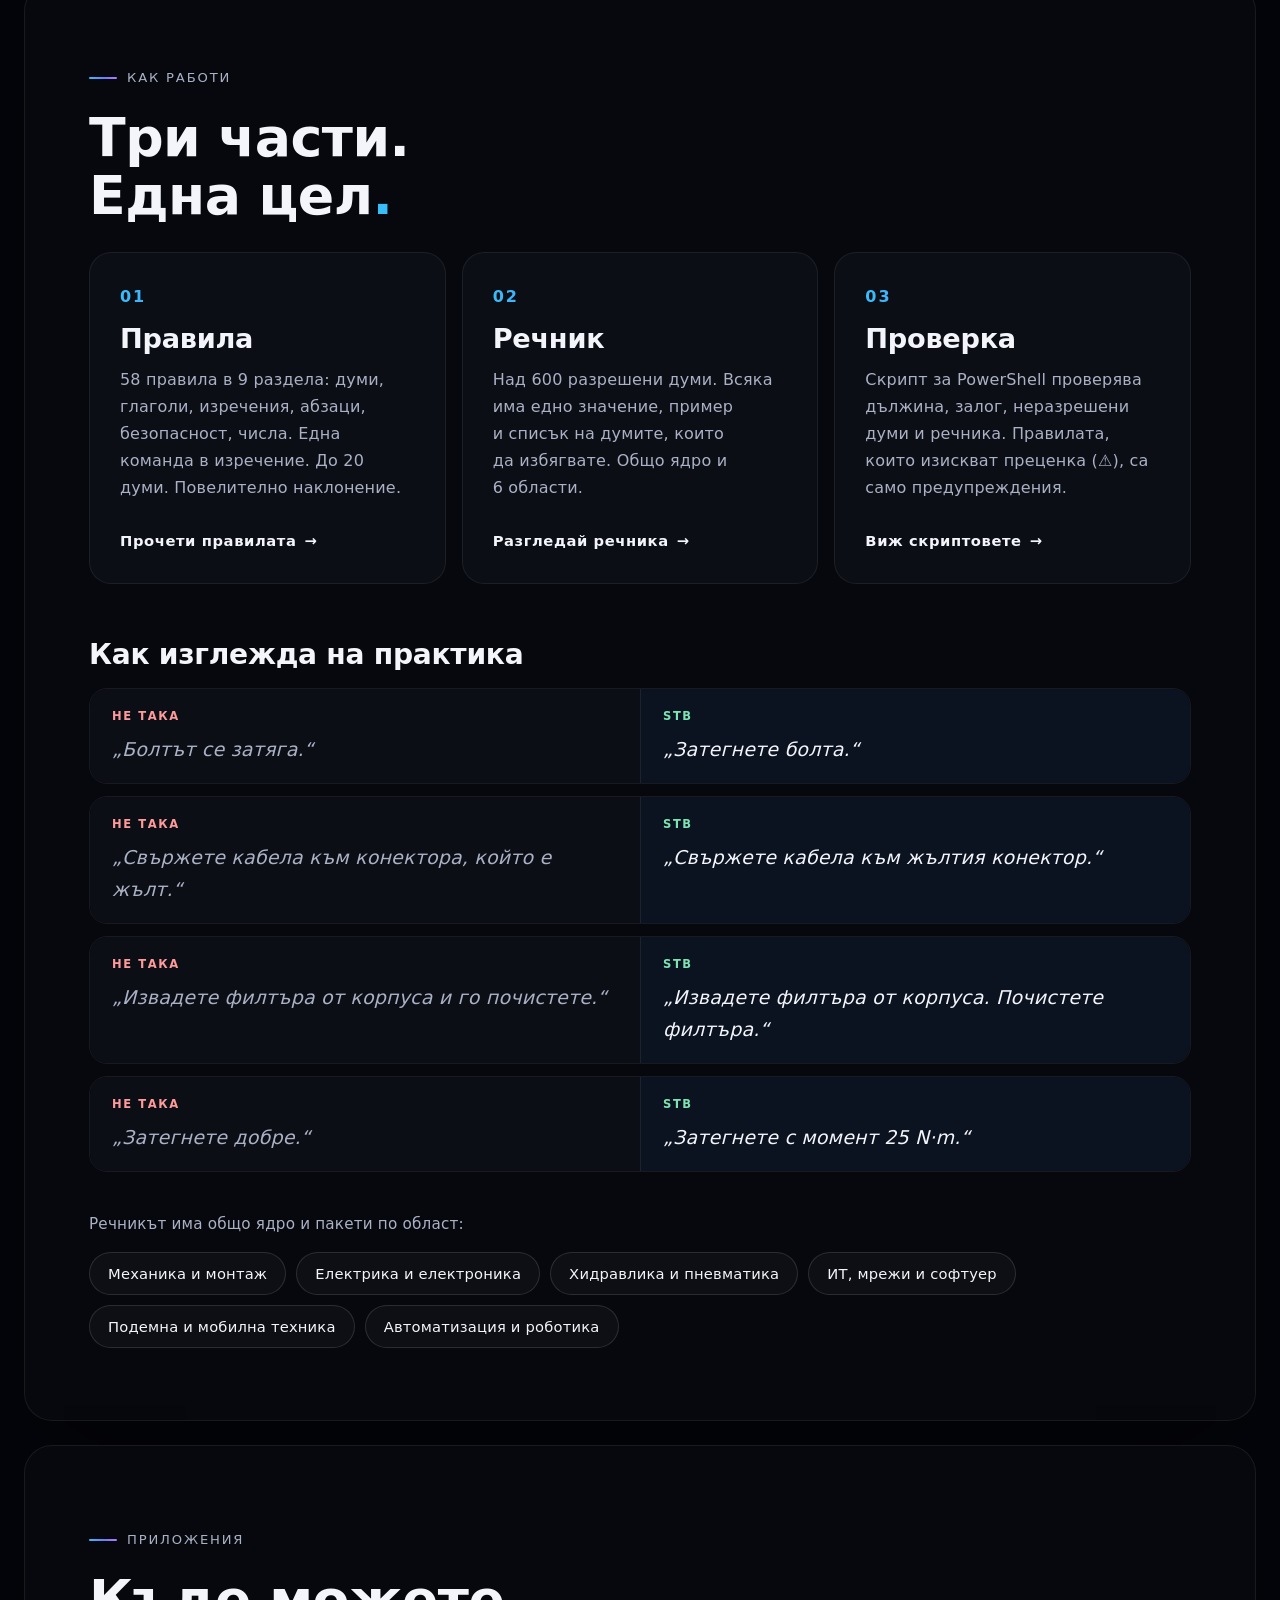
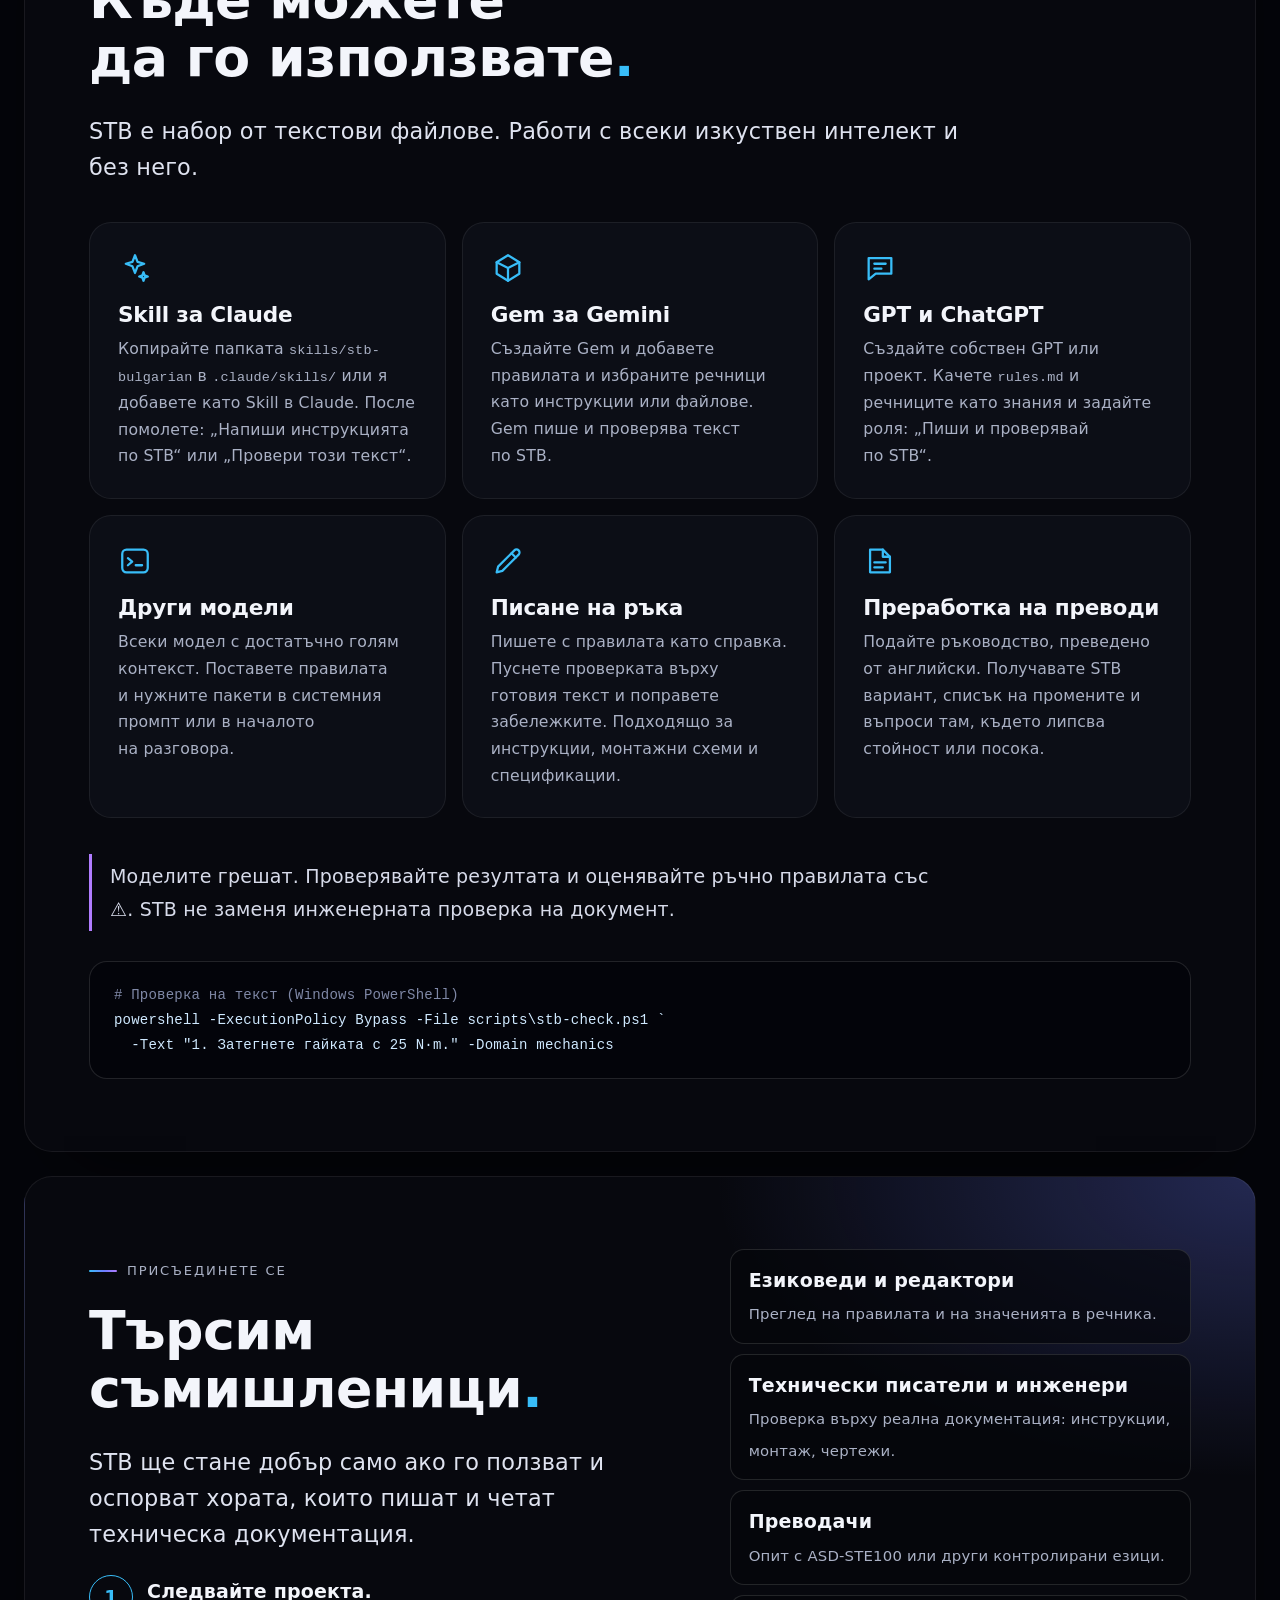
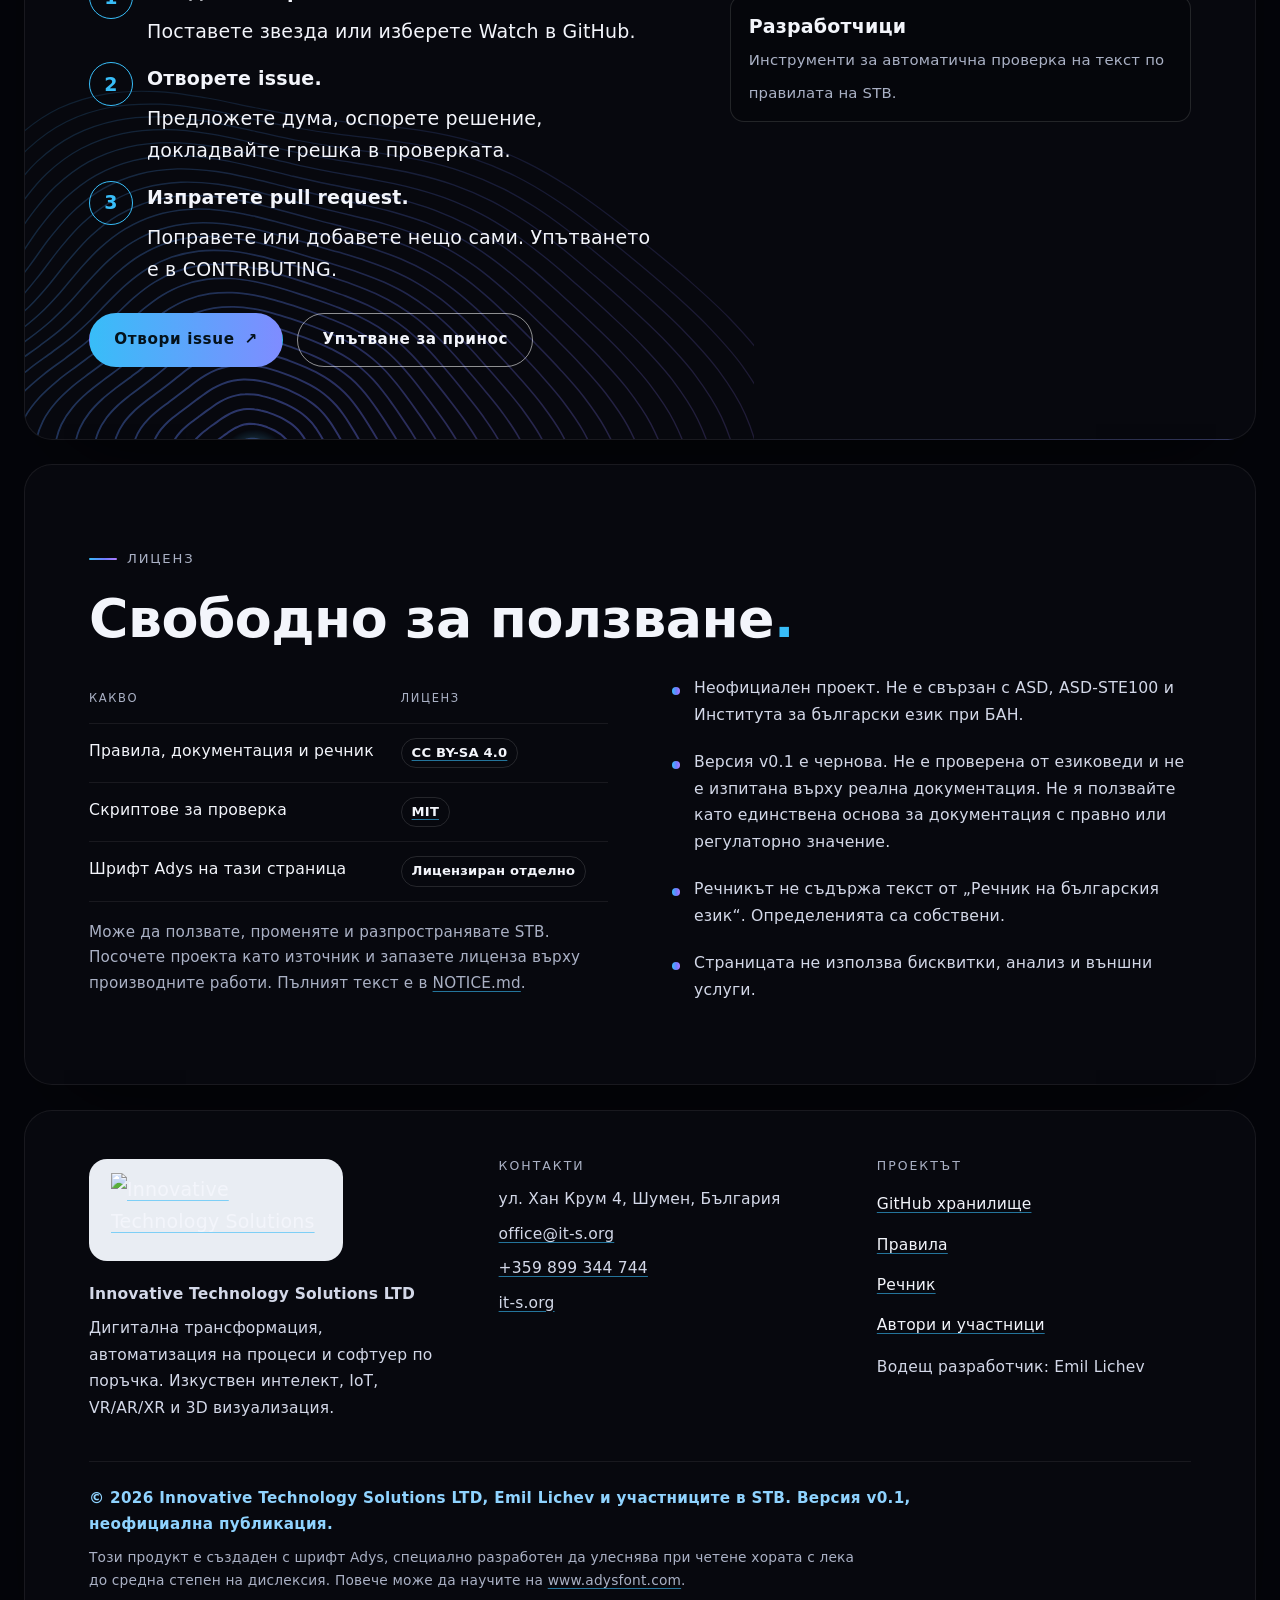
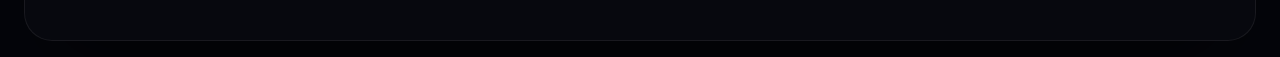
==== commit f5169a5f: "Landing page: bold light-blue copyright line in the footer Co-Authored-By: Claude Sonnet 5.5 <norepl" ====
--- a/site/index.html
+++ b/site/index.html
@@ -287,7 +287,7 @@
     </div>
   </div>
   <div class="credit">
-    <p>© 2026 Innovative Technology Solutions LTD, Emil Lichev и участниците в STB. Версия v0.1, неофициална публикация.</p>
+    <p class="copy">© 2026 Innovative Technology Solutions LTD, Emil Lichev и участниците в STB. Версия v0.1, неофициална публикация.</p>
     <p>Този продукт е създаден с шрифт Adys, специално разработен да улеснява при четене хората с лека до средна степен на дислексия. Повече може да научите на <a href="https://www.adysfont.com" rel="noopener">www.adysfont.com</a>.</p>
   </div>
 </footer>
--- a/site/assets/css/style.css
+++ b/site/assets/css/style.css
@@ -227,3 +227,6 @@
 .js .to-top.show { opacity: 1; visibility: visible; transform: none; }
 @media (prefers-reduced-motion: reduce) { .to-top { transition: none; } }
 @media print { .to-top { display: none; } }
+
+/* Ред за авторски права в подвала */
+.credit .copy { color: #8fd3ff; font-weight: 700; font-size: 0.95rem; letter-spacing: 0.02em; }
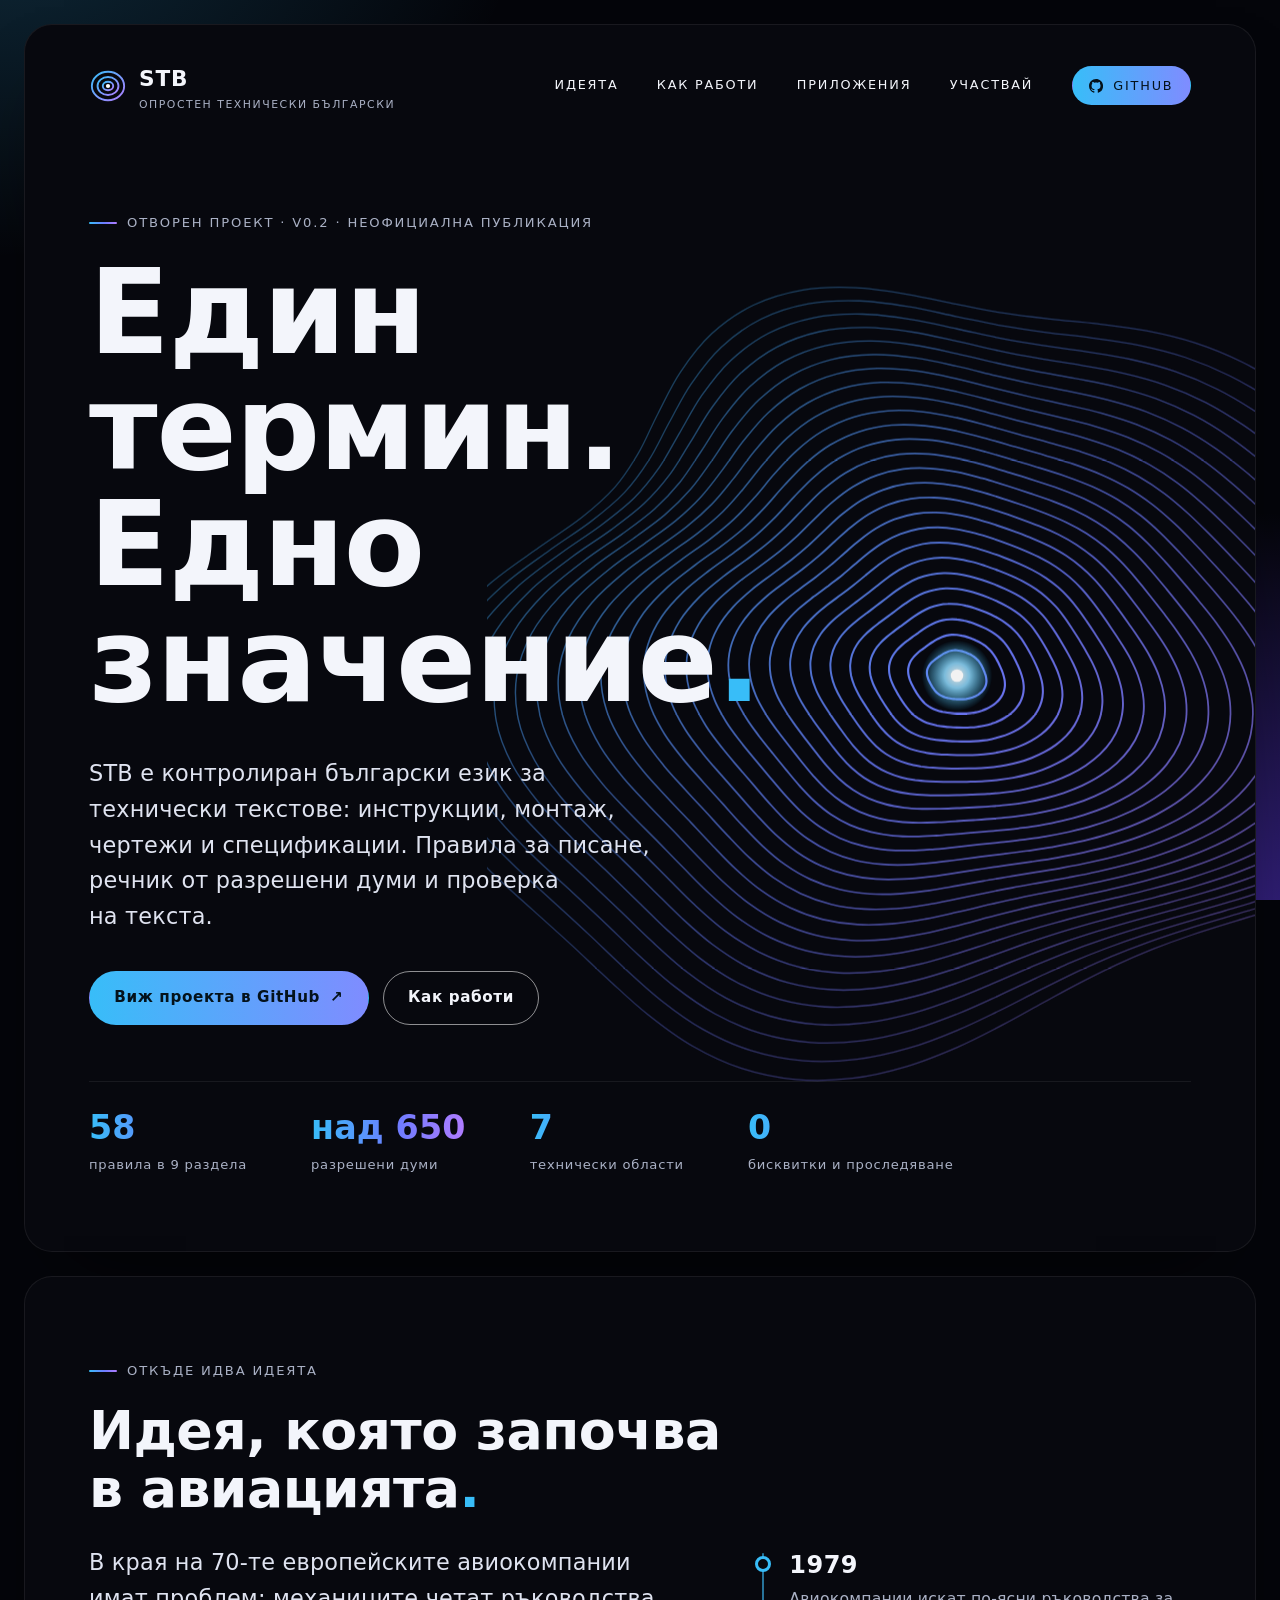
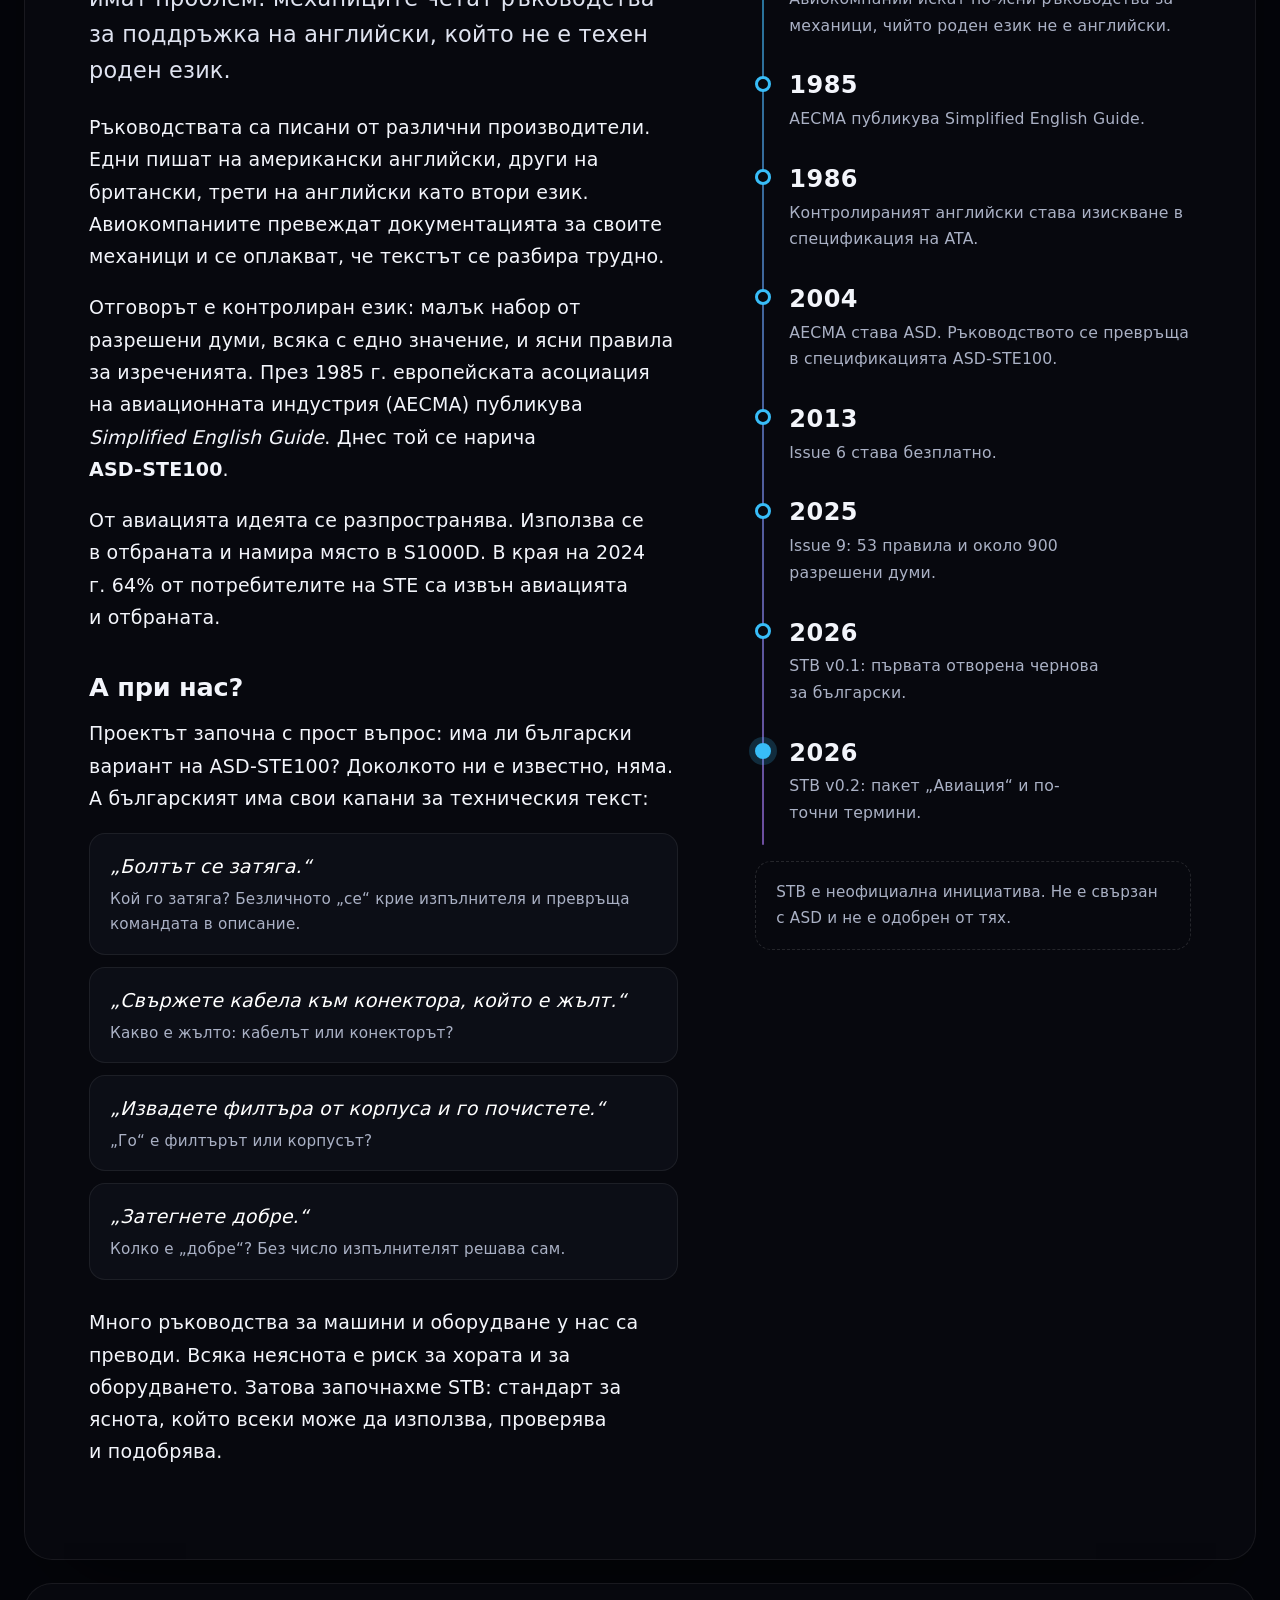
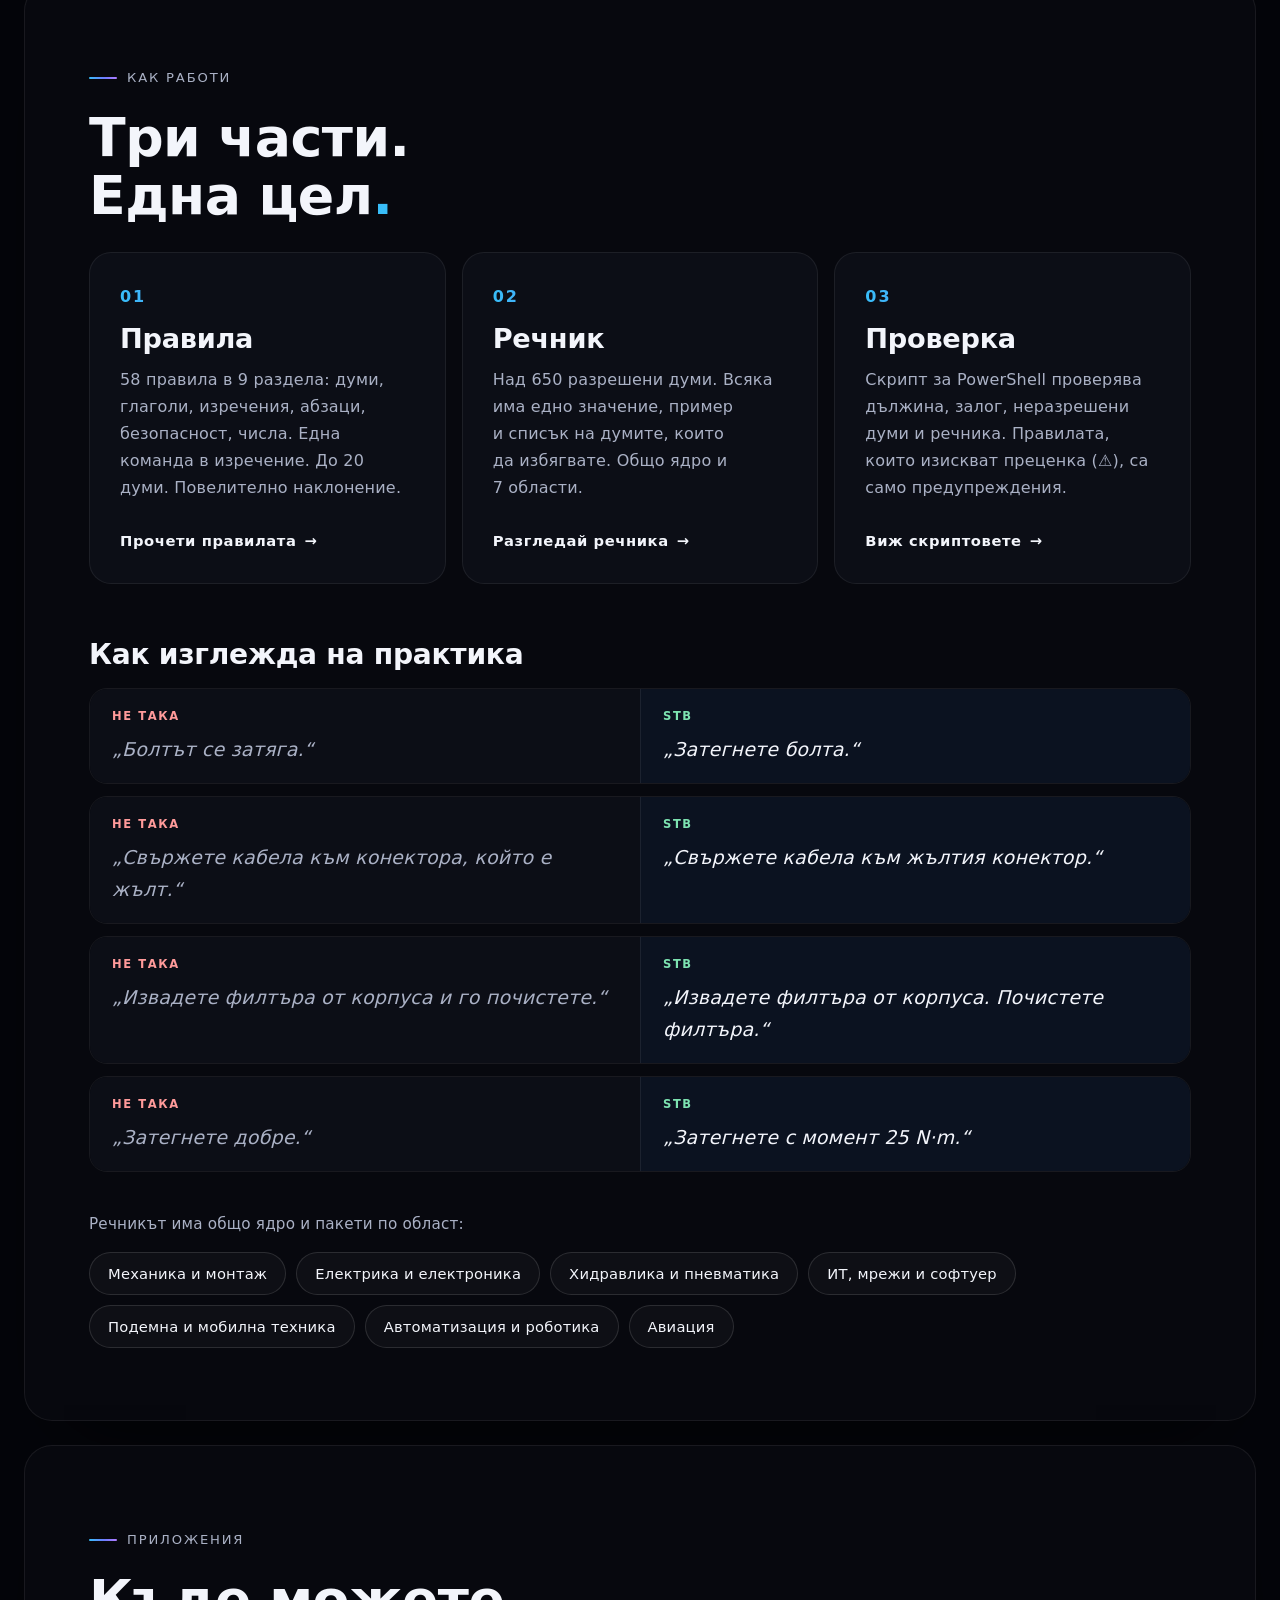
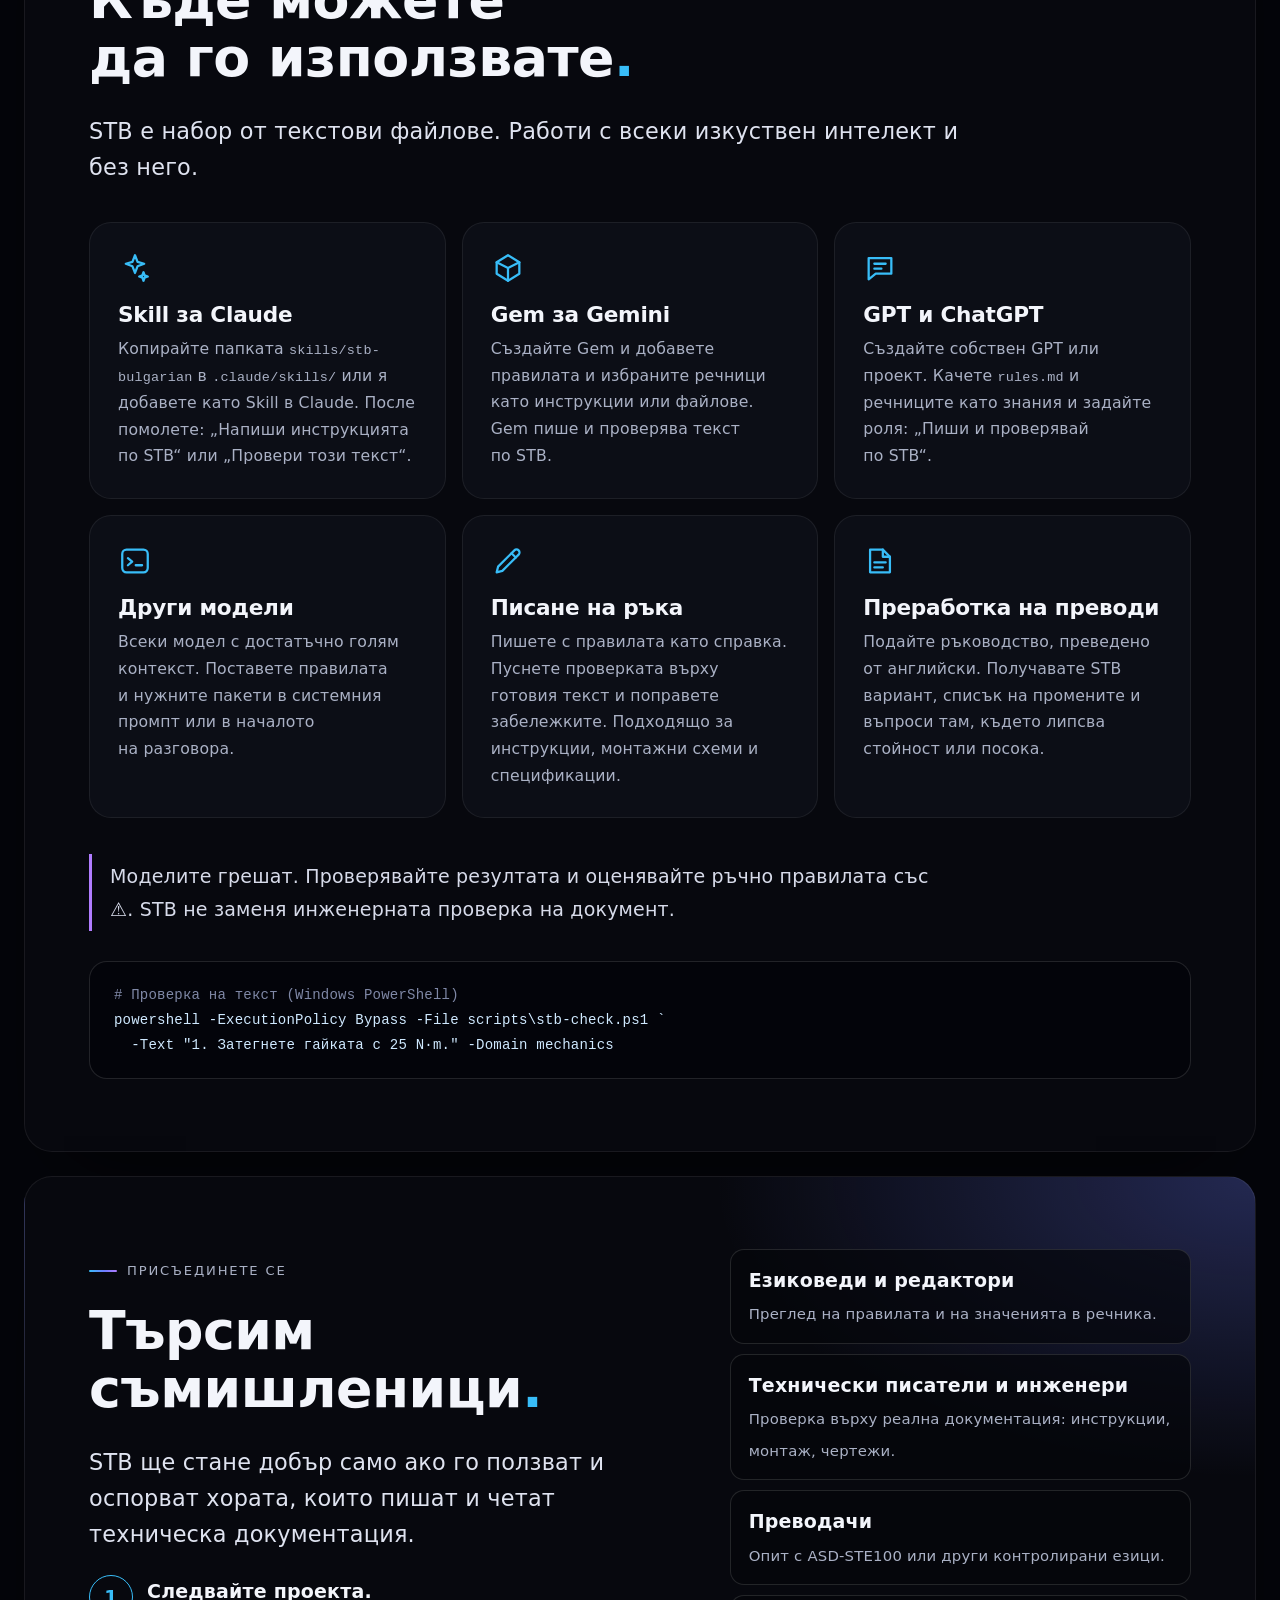
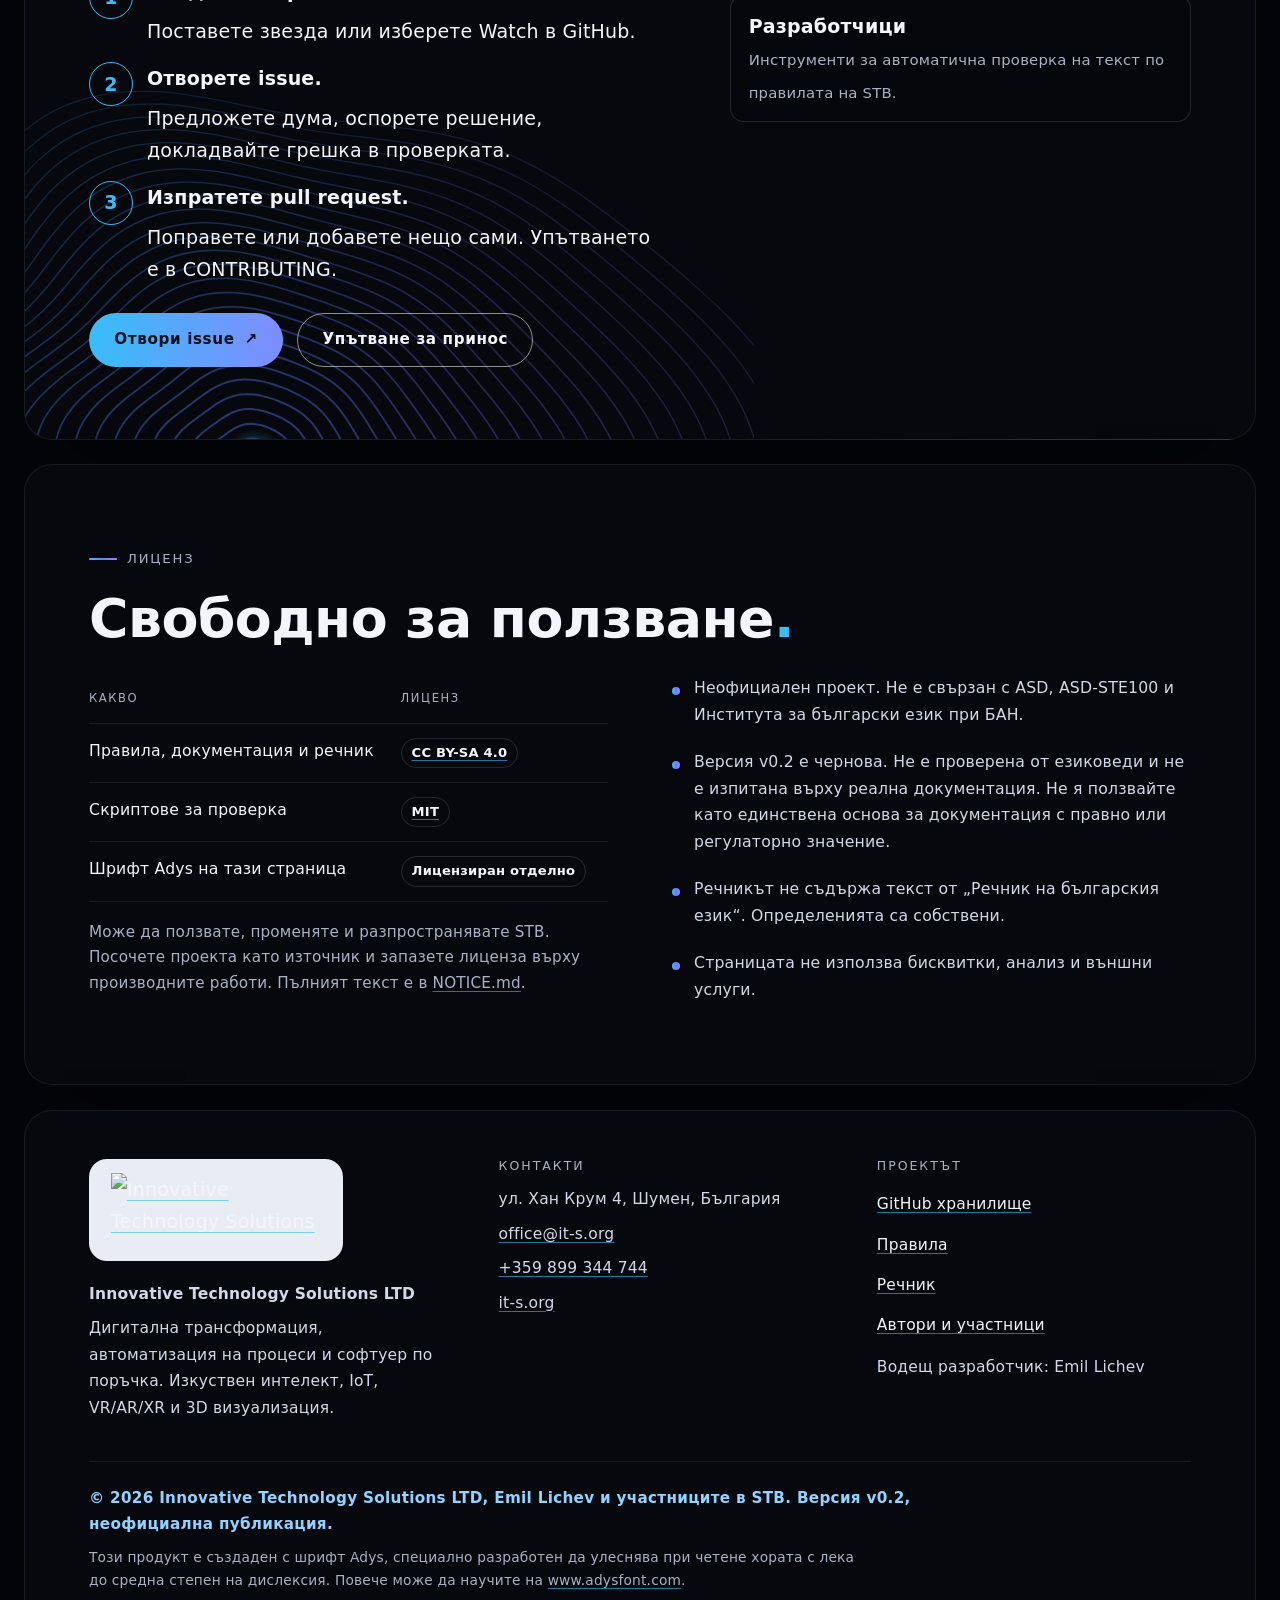
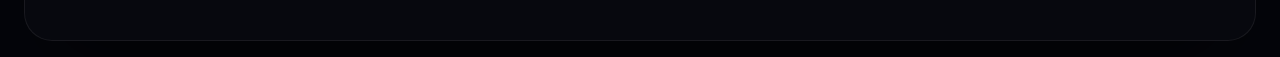
==== commit acf0ebcc: "Release v0.2: aviation pack, stage/step and distance decisions, changelog - Add aviation domain pack" ====
--- a/site/index.html
+++ b/site/index.html
@@ -4,7 +4,7 @@
 <meta charset="utf-8">
 <meta name="viewport" content="width=device-width, initial-scale=1">
 <title>STB — Опростен технически български</title>
-<meta name="description" content="STB е контролиран български език за техническа документация: правила за писане, речник от разрешени думи и проверка на текст. Отворен проект, v0.1, неофициална публикация.">
+<meta name="description" content="STB е контролиран български език за техническа документация: правила за писане, речник от разрешени думи и проверка на текст. Отворен проект, v0.2, неофициална публикация.">
 <link rel="canonical" href="https://it-s.org/stb/">
 <meta name="theme-color" content="#04050a">
 <meta property="og:type" content="website">
@@ -55,7 +55,7 @@
   </div>
 
   <div class="hero-body" id="content">
-    <p class="eyebrow">Отворен проект · v0.1 · неофициална публикация</p>
+    <p class="eyebrow">Отворен проект · v0.2 · неофициална публикация</p>
     <h1>Един термин.<br>Едно значение<span class="dot">.</span></h1>
     <p class="lead">STB е контролиран български език за технически текстове: инструкции, монтаж, чертежи и спецификации. Правила за писане, речник от разрешени думи и проверка на текста.</p>
     <div class="cta">
@@ -66,8 +66,8 @@
 
   <ul class="facts">
     <li><b class="grad">58</b><span>правила в 9 раздела</span></li>
-    <li><b class="grad">над 600</b><span>разрешени думи</span></li>
-    <li><b class="grad">6</b><span>технически области</span></li>
+    <li><b class="grad">над 650</b><span>разрешени думи</span></li>
+    <li><b class="grad">7</b><span>технически области</span></li>
     <li><b class="grad">0</b><span>бисквитки и проследяване</span></li>
   </ul>
 </header>
@@ -106,6 +106,7 @@
         <li><b>2013</b><p>Issue 6 става безплатно.</p></li>
         <li><b>2025</b><p>Issue 9: 53 правила и около 900 разрешени думи.</p></li>
         <li><b>2026</b><p>STB v0.1: първата отворена чернова за български.</p></li>
+        <li><b>2026</b><p>STB v0.2: пакет „Авиация“ и по-точни термини.</p></li>
       </ol>
       <p class="timeline-note">STB е неофициална инициатива. Не е свързан с ASD и не е одобрен от тях.</p>
     </aside>
@@ -127,7 +128,7 @@
     <article class="card">
       <span class="num grad">02</span>
       <h3>Речник</h3>
-      <p>Над 600 разрешени думи. Всяка има едно значение, пример и списък на думите, които да избягвате. Общо ядро и 6 области.</p>
+      <p>Над 650 разрешени думи. Всяка има едно значение, пример и списък на думите, които да избягвате. Общо ядро и 7 области.</p>
       <a class="more" href="https://github.com/itsorg-hub/stb-simplified-technical-bulgarian/tree/main/dictionary" rel="noopener">Разгледай речника <span aria-hidden="true">→</span></a>
     </article>
     <article class="card">
@@ -154,6 +155,7 @@
     <li>ИТ, мрежи и софтуер</li>
     <li>Подемна и мобилна техника</li>
     <li>Автоматизация и роботика</li>
+    <li>Авиация</li>
   </ul>
 </section>
 
@@ -248,7 +250,7 @@
     </div>
     <ul class="legal">
       <li>Неофициален проект. Не е свързан с ASD, ASD-STE100 и Института за български език при БАН.</li>
-      <li>Версия v0.1 е чернова. Не е проверена от езиковеди и не е изпитана върху реална документация. Не я ползвайте като единствена основа за документация с правно или регулаторно значение.</li>
+      <li>Версия v0.2 е чернова. Не е проверена от езиковеди и не е изпитана върху реална документация. Не я ползвайте като единствена основа за документация с правно или регулаторно значение.</li>
       <li>Речникът не съдържа текст от „Речник на българския език“. Определенията са собствени.</li>
       <li>Страницата не използва бисквитки, анализ и външни услуги.</li>
     </ul>
@@ -287,7 +289,7 @@
     </div>
   </div>
   <div class="credit">
-    <p class="copy">© 2026 Innovative Technology Solutions LTD, Emil Lichev и участниците в STB. Версия v0.1, неофициална публикация.</p>
+    <p class="copy">© 2026 Innovative Technology Solutions LTD, Emil Lichev и участниците в STB. Версия v0.2, неофициална публикация.</p>
     <p>Този продукт е създаден с шрифт Adys, специално разработен да улеснява при четене хората с лека до средна степен на дислексия. Повече може да научите на <a href="https://www.adysfont.com" rel="noopener">www.adysfont.com</a>.</p>
   </div>
 </footer>
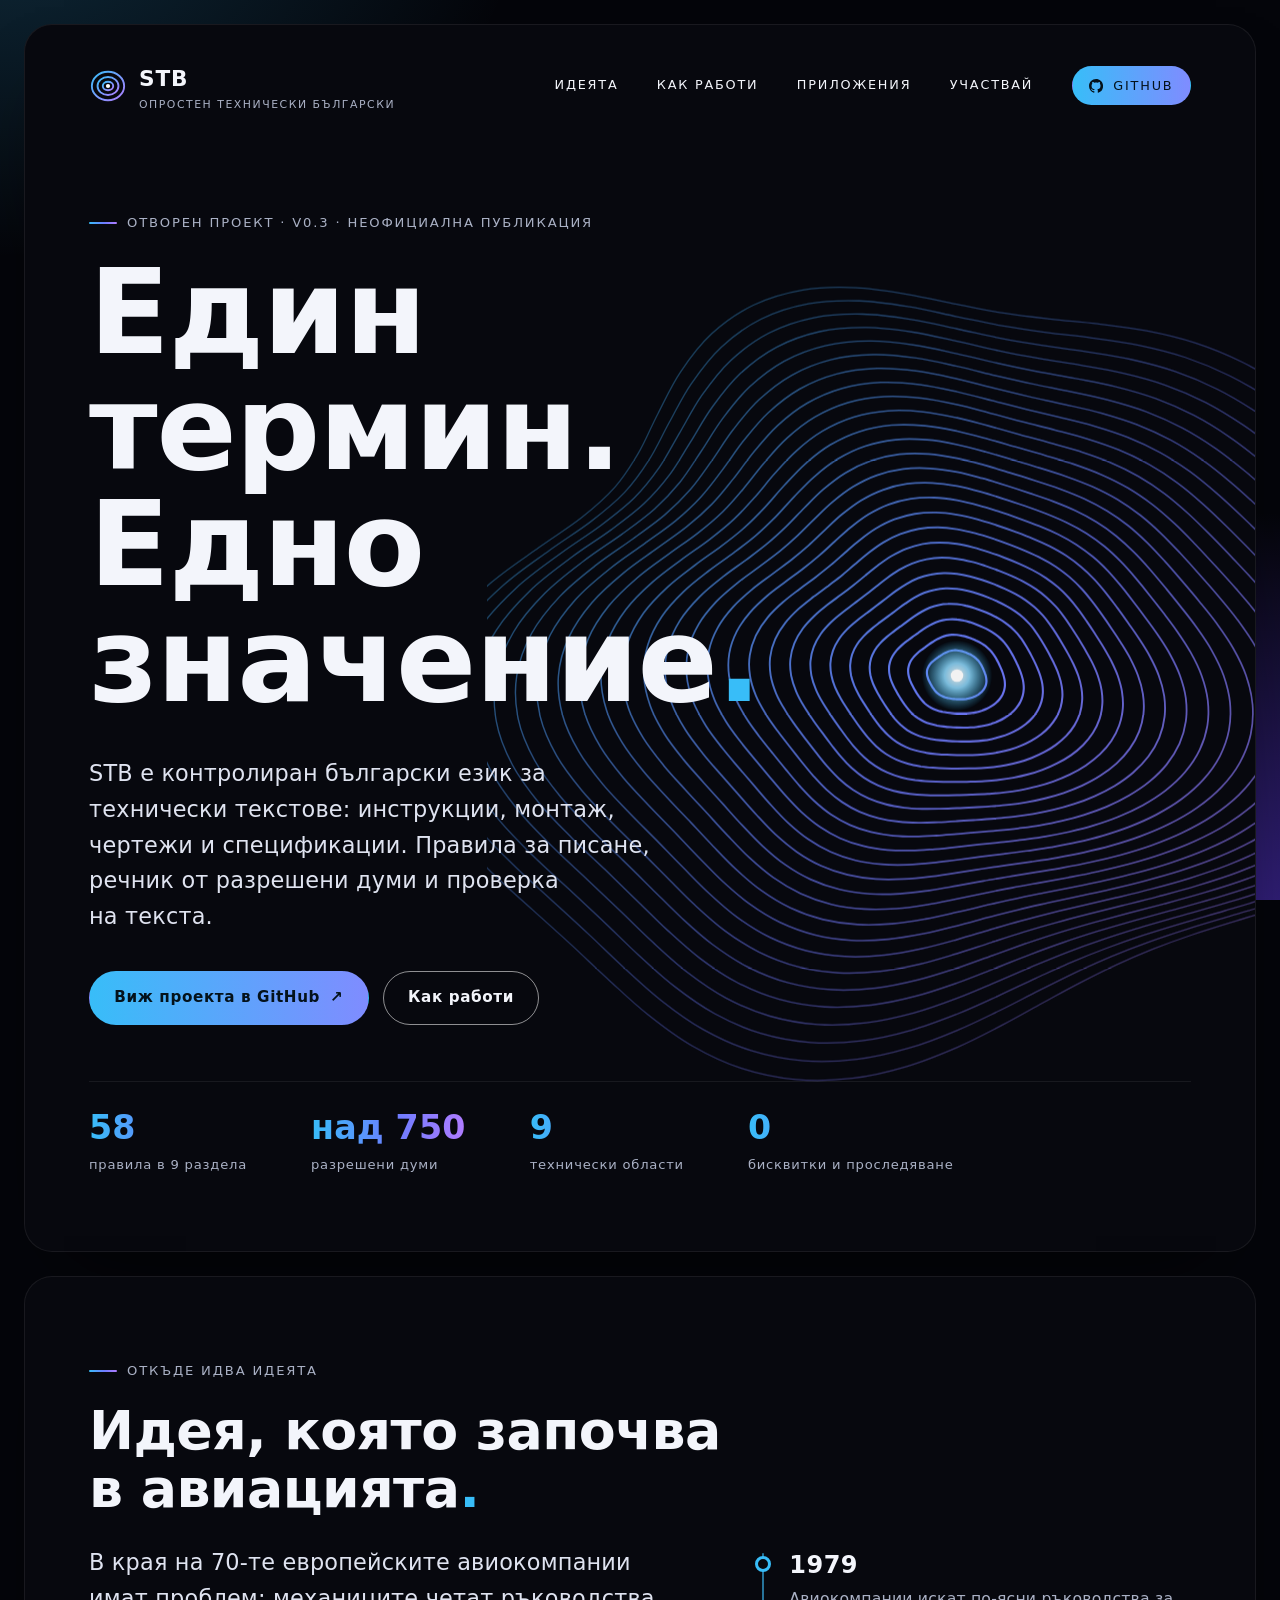
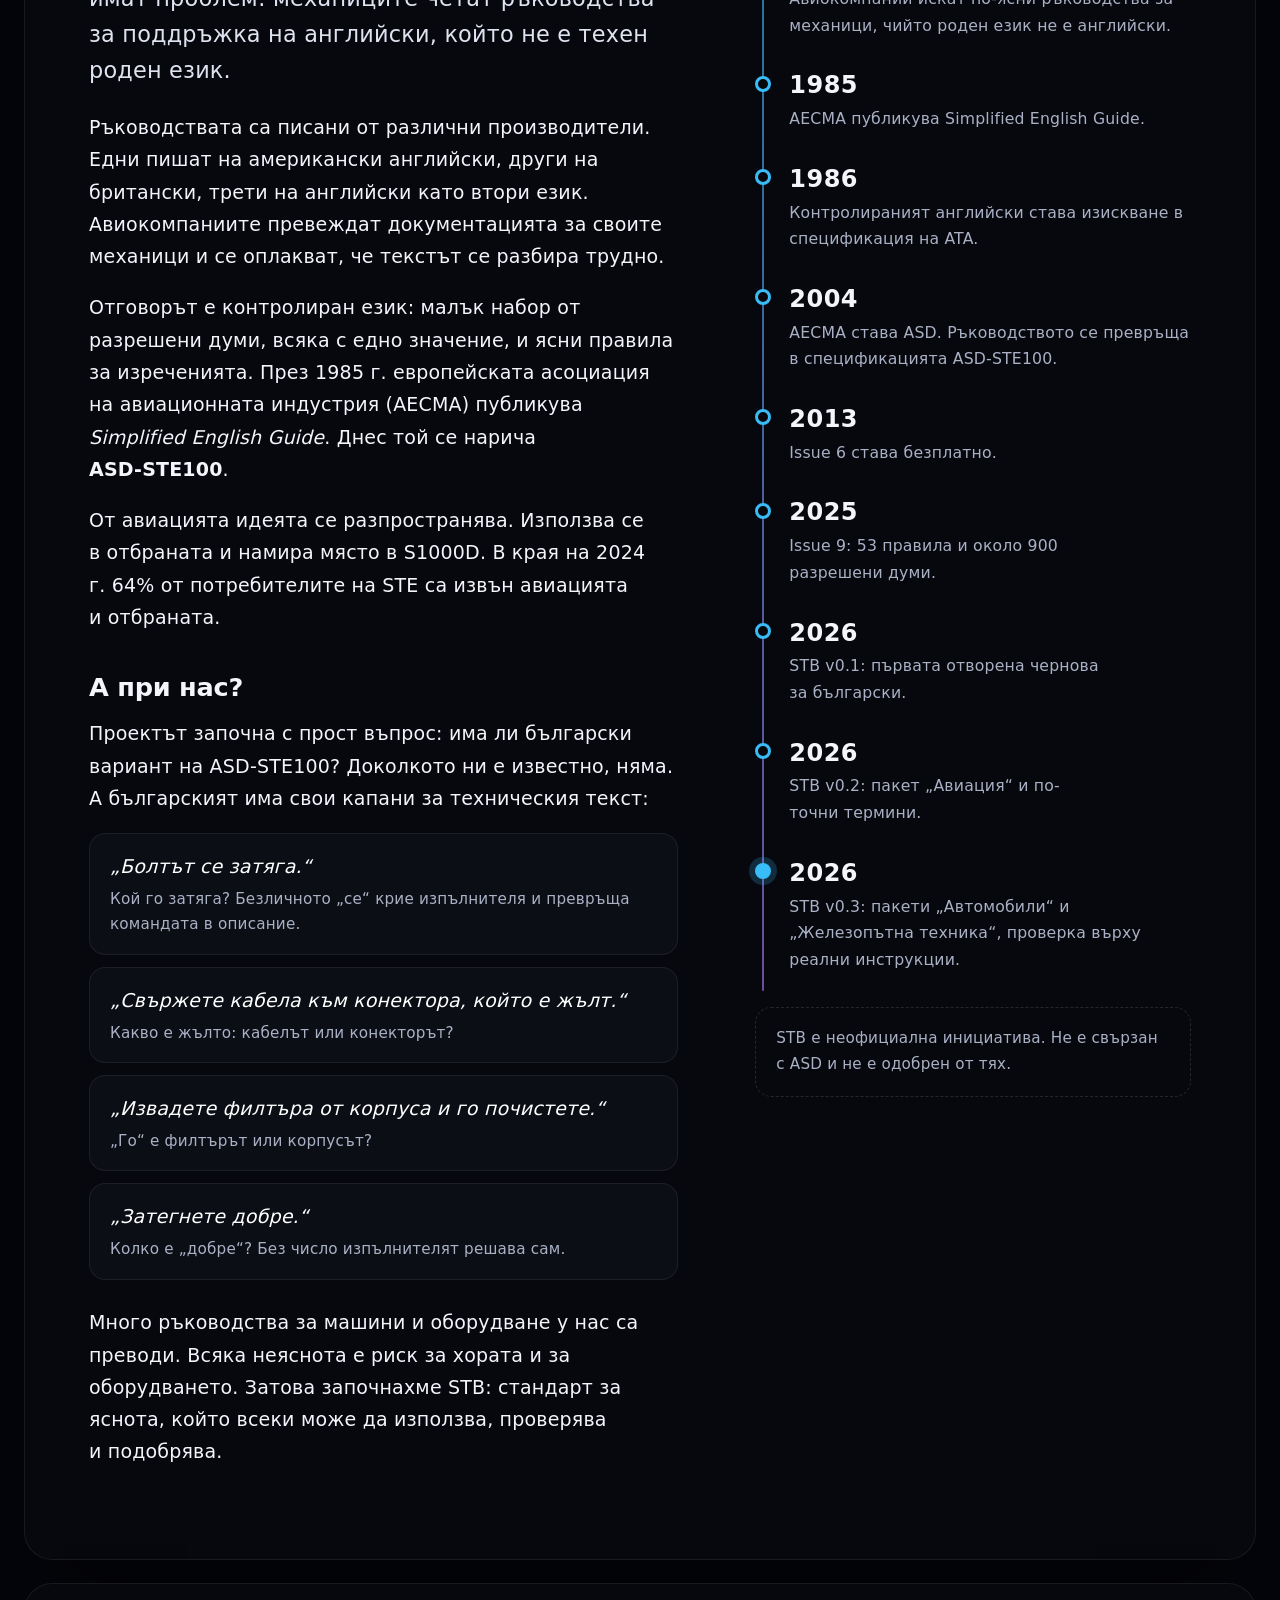
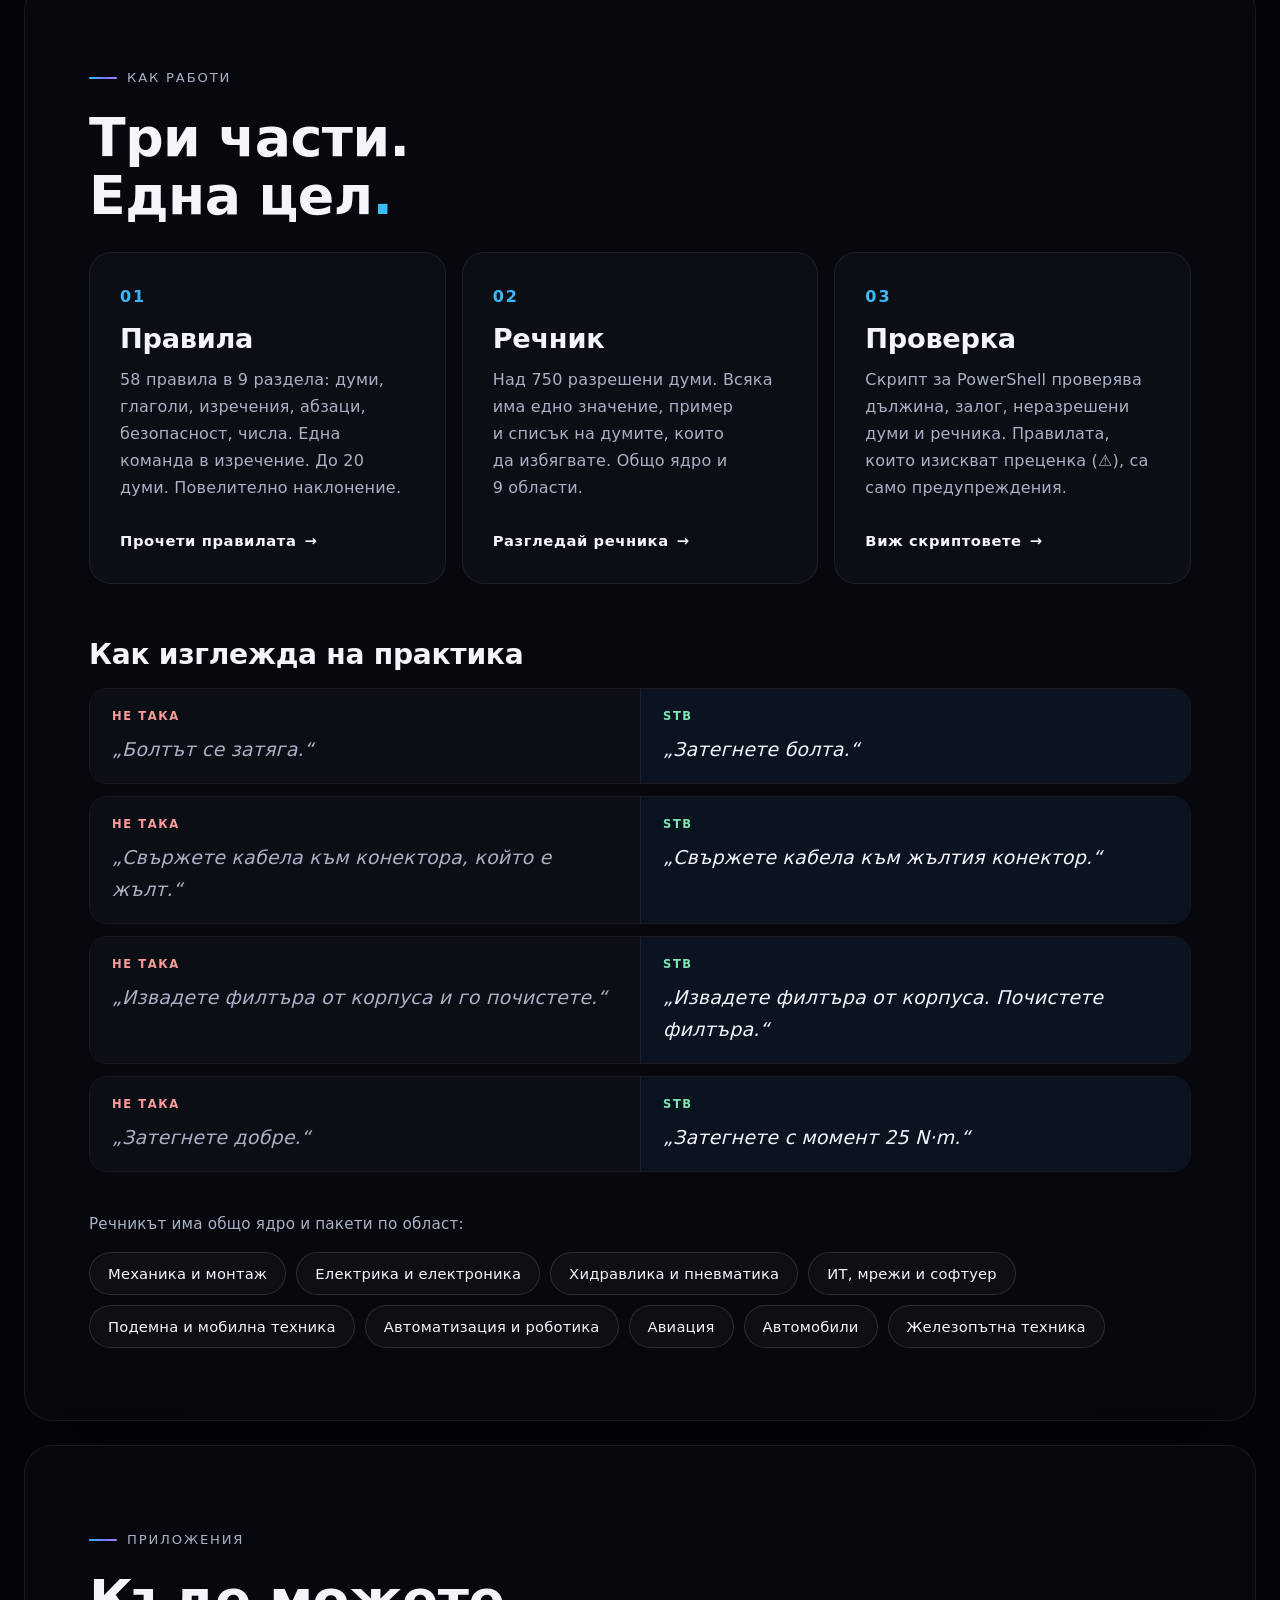
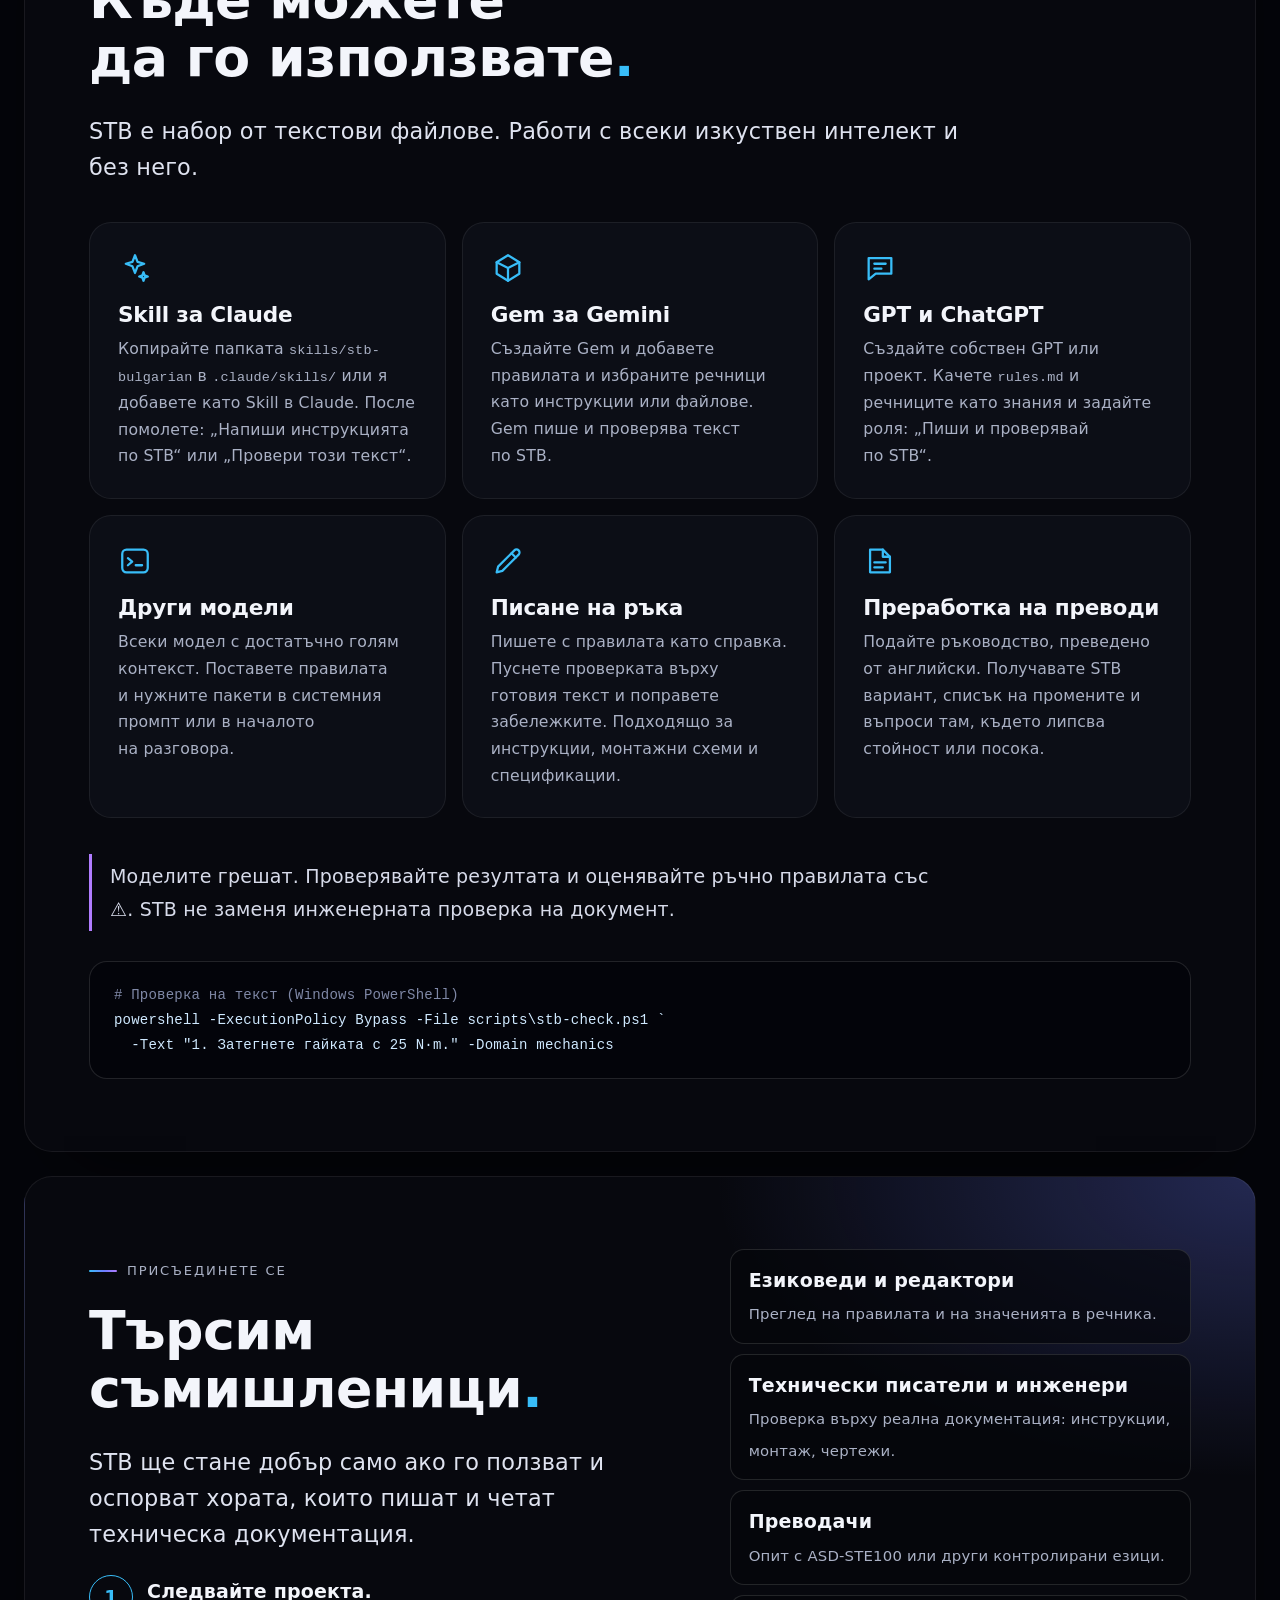
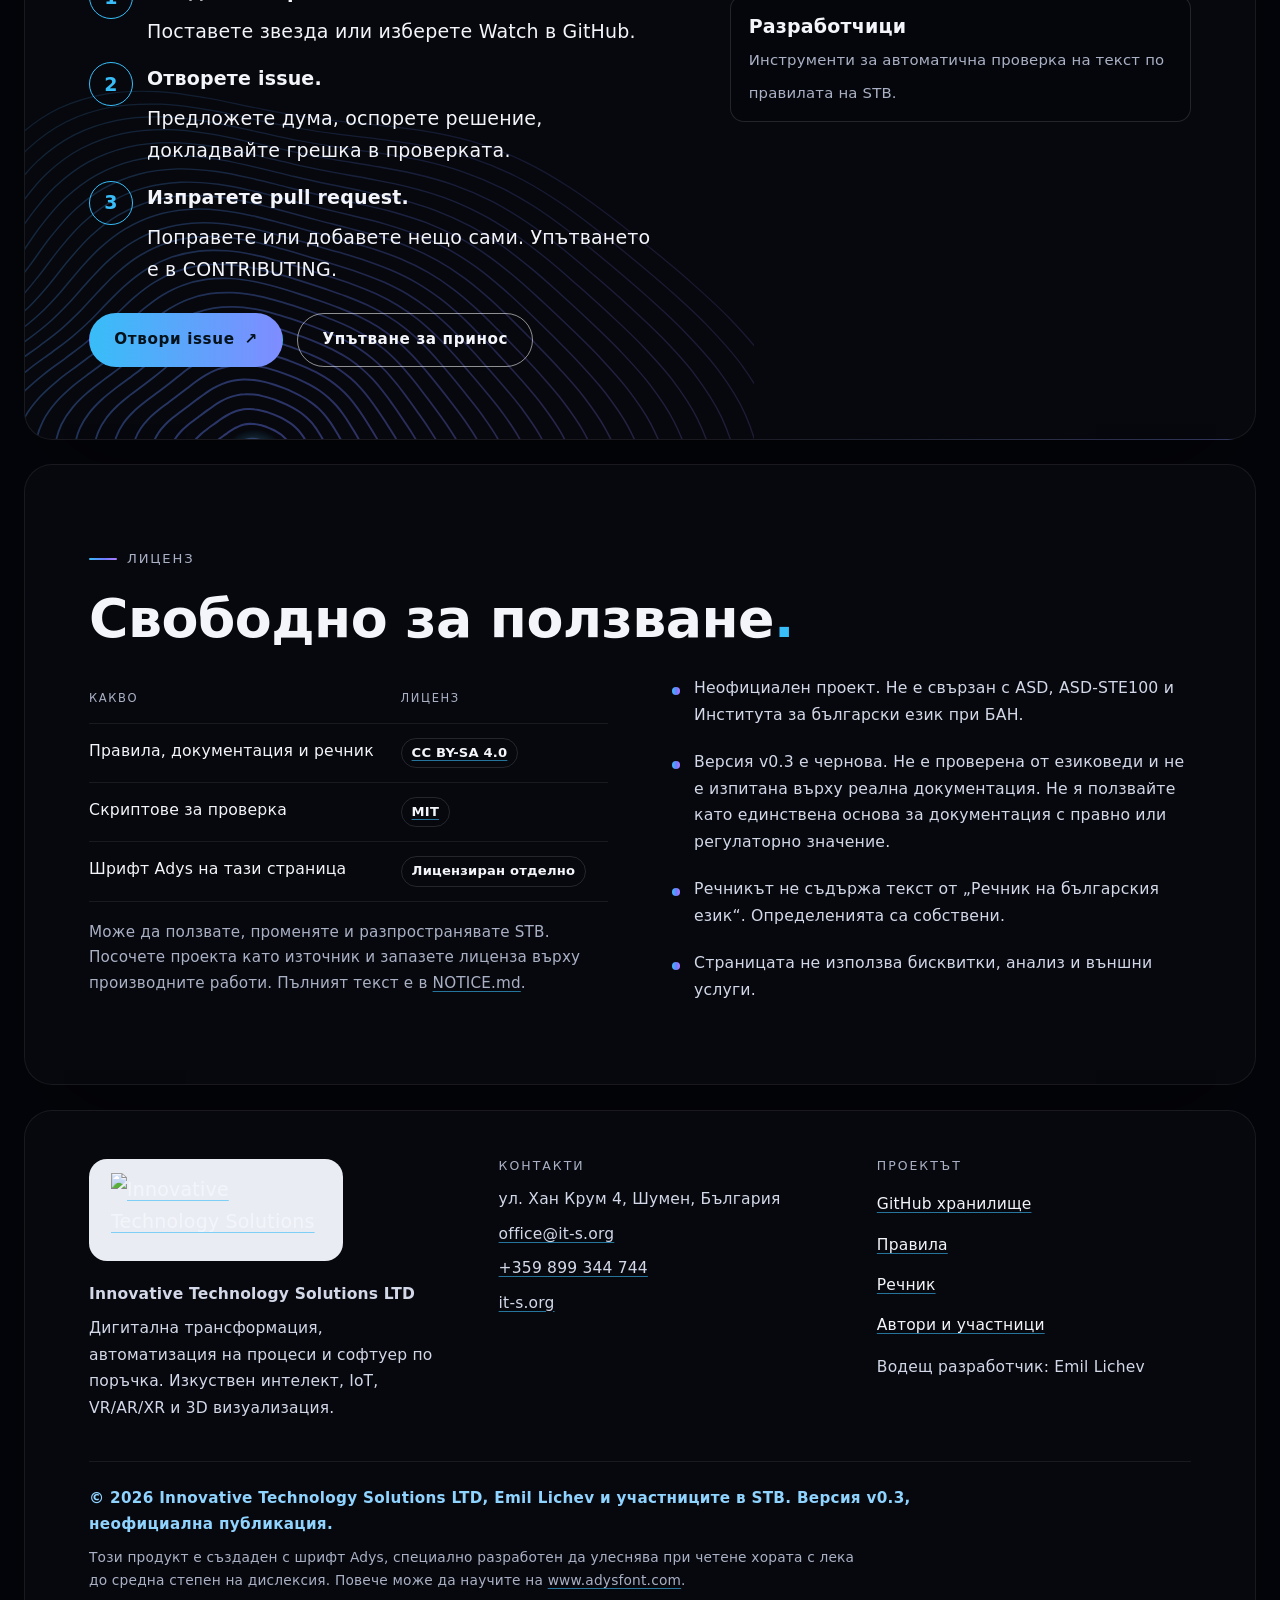
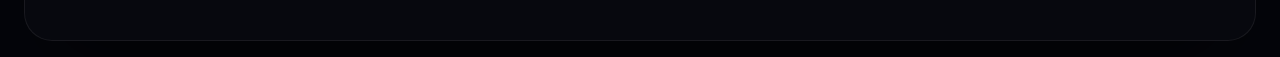
==== commit e7265b97: "Release v0.3: automotive and railway packs, maintenance-instruction analysis, stricter vocabulary - " ====
--- a/site/index.html
+++ b/site/index.html
@@ -4,7 +4,7 @@
 <meta charset="utf-8">
 <meta name="viewport" content="width=device-width, initial-scale=1">
 <title>STB — Опростен технически български</title>
-<meta name="description" content="STB е контролиран български език за техническа документация: правила за писане, речник от разрешени думи и проверка на текст. Отворен проект, v0.2, неофициална публикация.">
+<meta name="description" content="STB е контролиран български език за техническа документация: правила за писане, речник от разрешени думи и проверка на текст. Отворен проект, v0.3, неофициална публикация.">
 <link rel="canonical" href="https://it-s.org/stb/">
 <meta name="theme-color" content="#04050a">
 <meta property="og:type" content="website">
@@ -55,7 +55,7 @@
   </div>
 
   <div class="hero-body" id="content">
-    <p class="eyebrow">Отворен проект · v0.2 · неофициална публикация</p>
+    <p class="eyebrow">Отворен проект · v0.3 · неофициална публикация</p>
     <h1>Един термин.<br>Едно значение<span class="dot">.</span></h1>
     <p class="lead">STB е контролиран български език за технически текстове: инструкции, монтаж, чертежи и спецификации. Правила за писане, речник от разрешени думи и проверка на текста.</p>
     <div class="cta">
@@ -66,8 +66,8 @@
 
   <ul class="facts">
     <li><b class="grad">58</b><span>правила в 9 раздела</span></li>
-    <li><b class="grad">над 650</b><span>разрешени думи</span></li>
-    <li><b class="grad">7</b><span>технически области</span></li>
+    <li><b class="grad">над 750</b><span>разрешени думи</span></li>
+    <li><b class="grad">9</b><span>технически области</span></li>
     <li><b class="grad">0</b><span>бисквитки и проследяване</span></li>
   </ul>
 </header>
@@ -107,6 +107,7 @@
         <li><b>2025</b><p>Issue 9: 53 правила и около 900 разрешени думи.</p></li>
         <li><b>2026</b><p>STB v0.1: първата отворена чернова за български.</p></li>
         <li><b>2026</b><p>STB v0.2: пакет „Авиация“ и по-точни термини.</p></li>
+        <li><b>2026</b><p>STB v0.3: пакети „Автомобили“ и „Железопътна техника“, проверка върху реални инструкции.</p></li>
       </ol>
       <p class="timeline-note">STB е неофициална инициатива. Не е свързан с ASD и не е одобрен от тях.</p>
     </aside>
@@ -128,7 +129,7 @@
     <article class="card">
       <span class="num grad">02</span>
       <h3>Речник</h3>
-      <p>Над 650 разрешени думи. Всяка има едно значение, пример и списък на думите, които да избягвате. Общо ядро и 7 области.</p>
+      <p>Над 750 разрешени думи. Всяка има едно значение, пример и списък на думите, които да избягвате. Общо ядро и 9 области.</p>
       <a class="more" href="https://github.com/itsorg-hub/stb-simplified-technical-bulgarian/tree/main/dictionary" rel="noopener">Разгледай речника <span aria-hidden="true">→</span></a>
     </article>
     <article class="card">
@@ -156,6 +157,8 @@
     <li>Подемна и мобилна техника</li>
     <li>Автоматизация и роботика</li>
     <li>Авиация</li>
+    <li>Автомобили</li>
+    <li>Железопътна техника</li>
   </ul>
 </section>
 
@@ -250,7 +253,7 @@
     </div>
     <ul class="legal">
       <li>Неофициален проект. Не е свързан с ASD, ASD-STE100 и Института за български език при БАН.</li>
-      <li>Версия v0.2 е чернова. Не е проверена от езиковеди и не е изпитана върху реална документация. Не я ползвайте като единствена основа за документация с правно или регулаторно значение.</li>
+      <li>Версия v0.3 е чернова. Не е проверена от езиковеди и не е изпитана върху реална документация. Не я ползвайте като единствена основа за документация с правно или регулаторно значение.</li>
       <li>Речникът не съдържа текст от „Речник на българския език“. Определенията са собствени.</li>
       <li>Страницата не използва бисквитки, анализ и външни услуги.</li>
     </ul>
@@ -289,7 +292,7 @@
     </div>
   </div>
   <div class="credit">
-    <p class="copy">© 2026 Innovative Technology Solutions LTD, Emil Lichev и участниците в STB. Версия v0.2, неофициална публикация.</p>
+    <p class="copy">© 2026 Innovative Technology Solutions LTD, Emil Lichev и участниците в STB. Версия v0.3, неофициална публикация.</p>
     <p>Този продукт е създаден с шрифт Adys, специално разработен да улеснява при четене хората с лека до средна степен на дислексия. Повече може да научите на <a href="https://www.adysfont.com" rel="noopener">www.adysfont.com</a>.</p>
   </div>
 </footer>
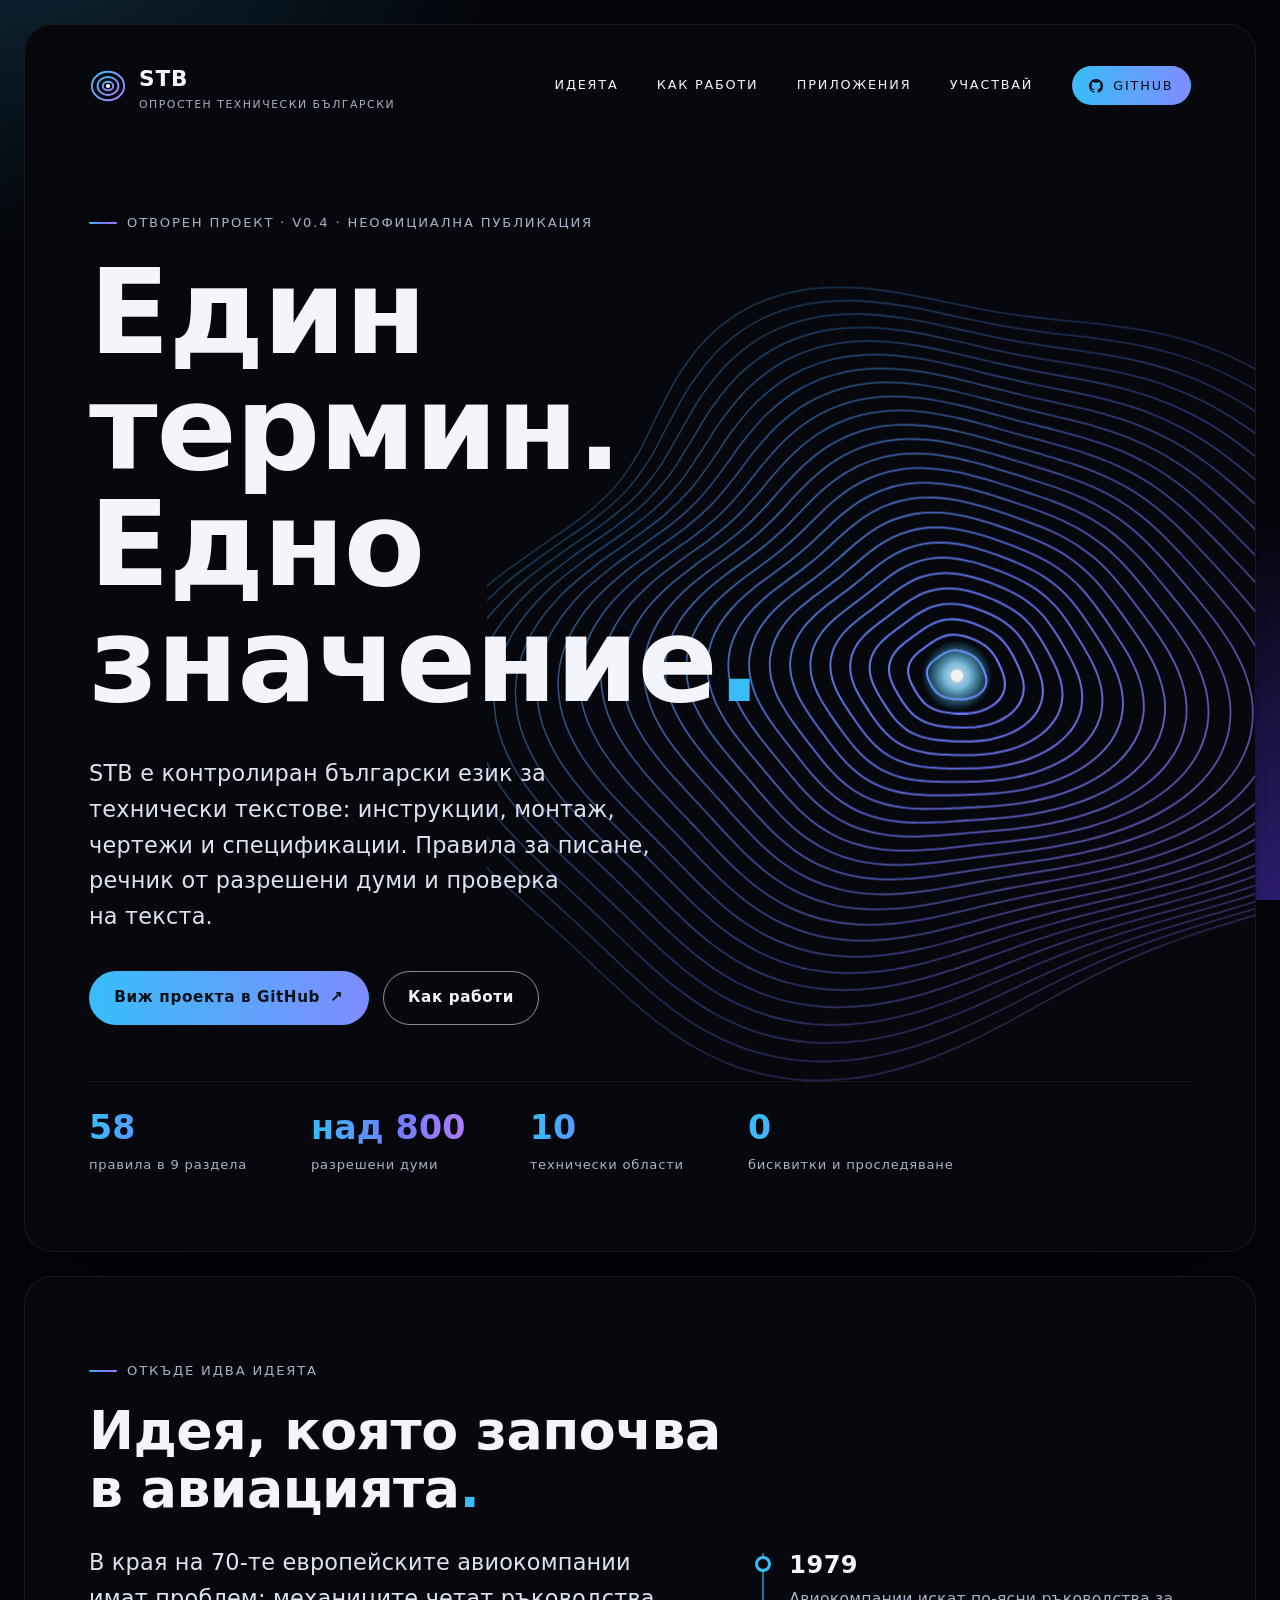
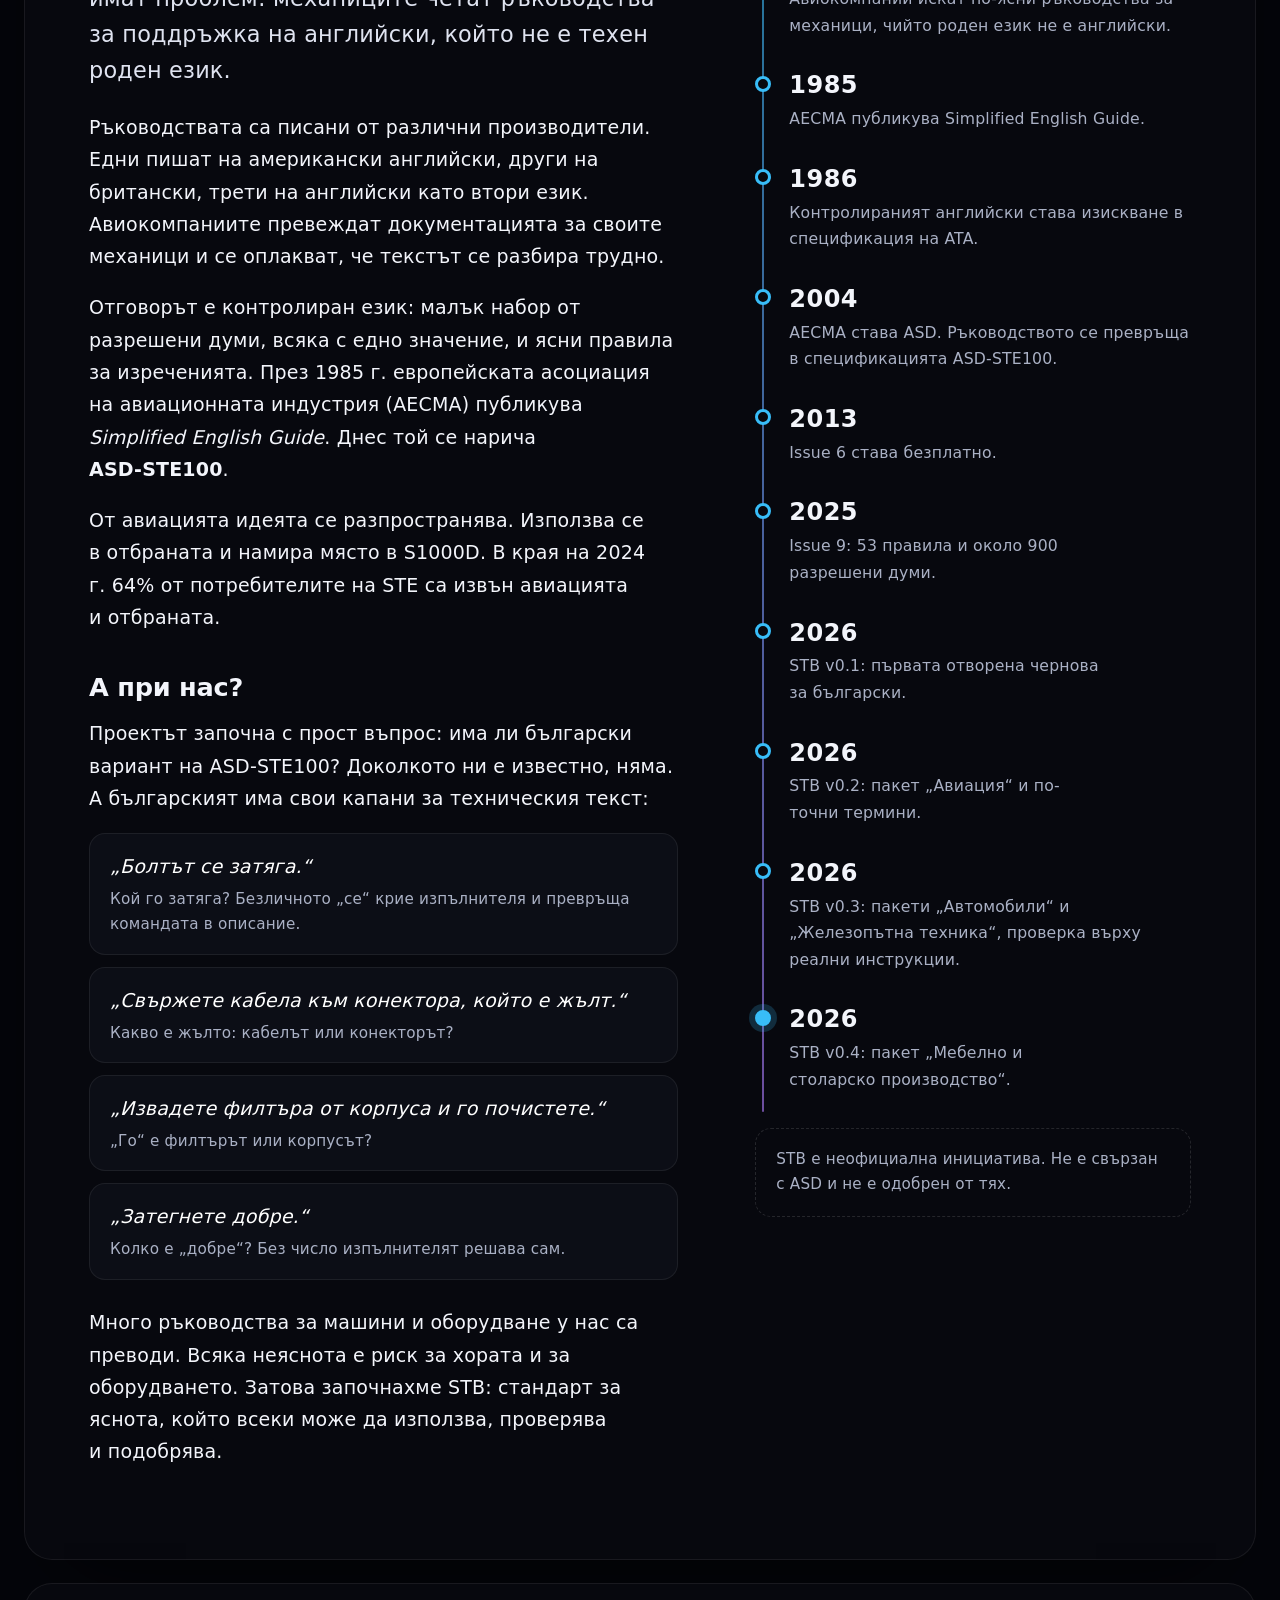
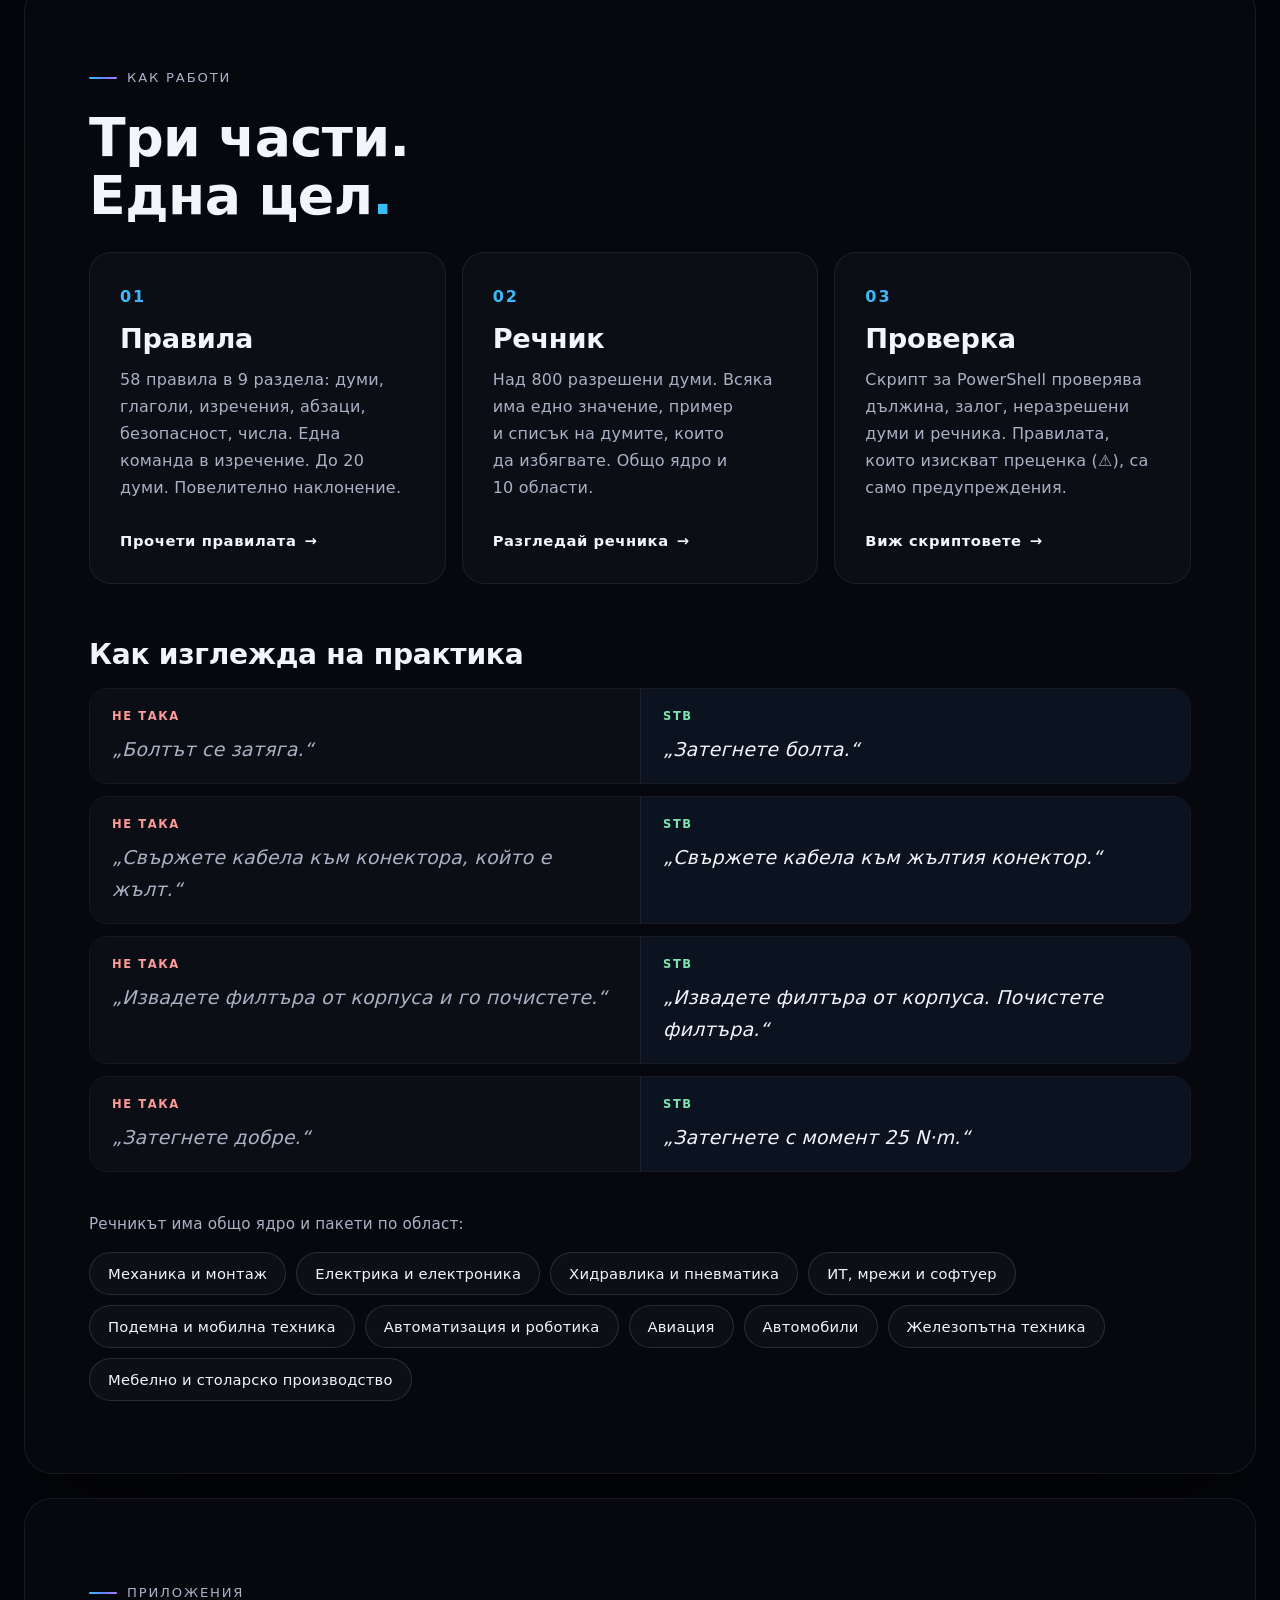
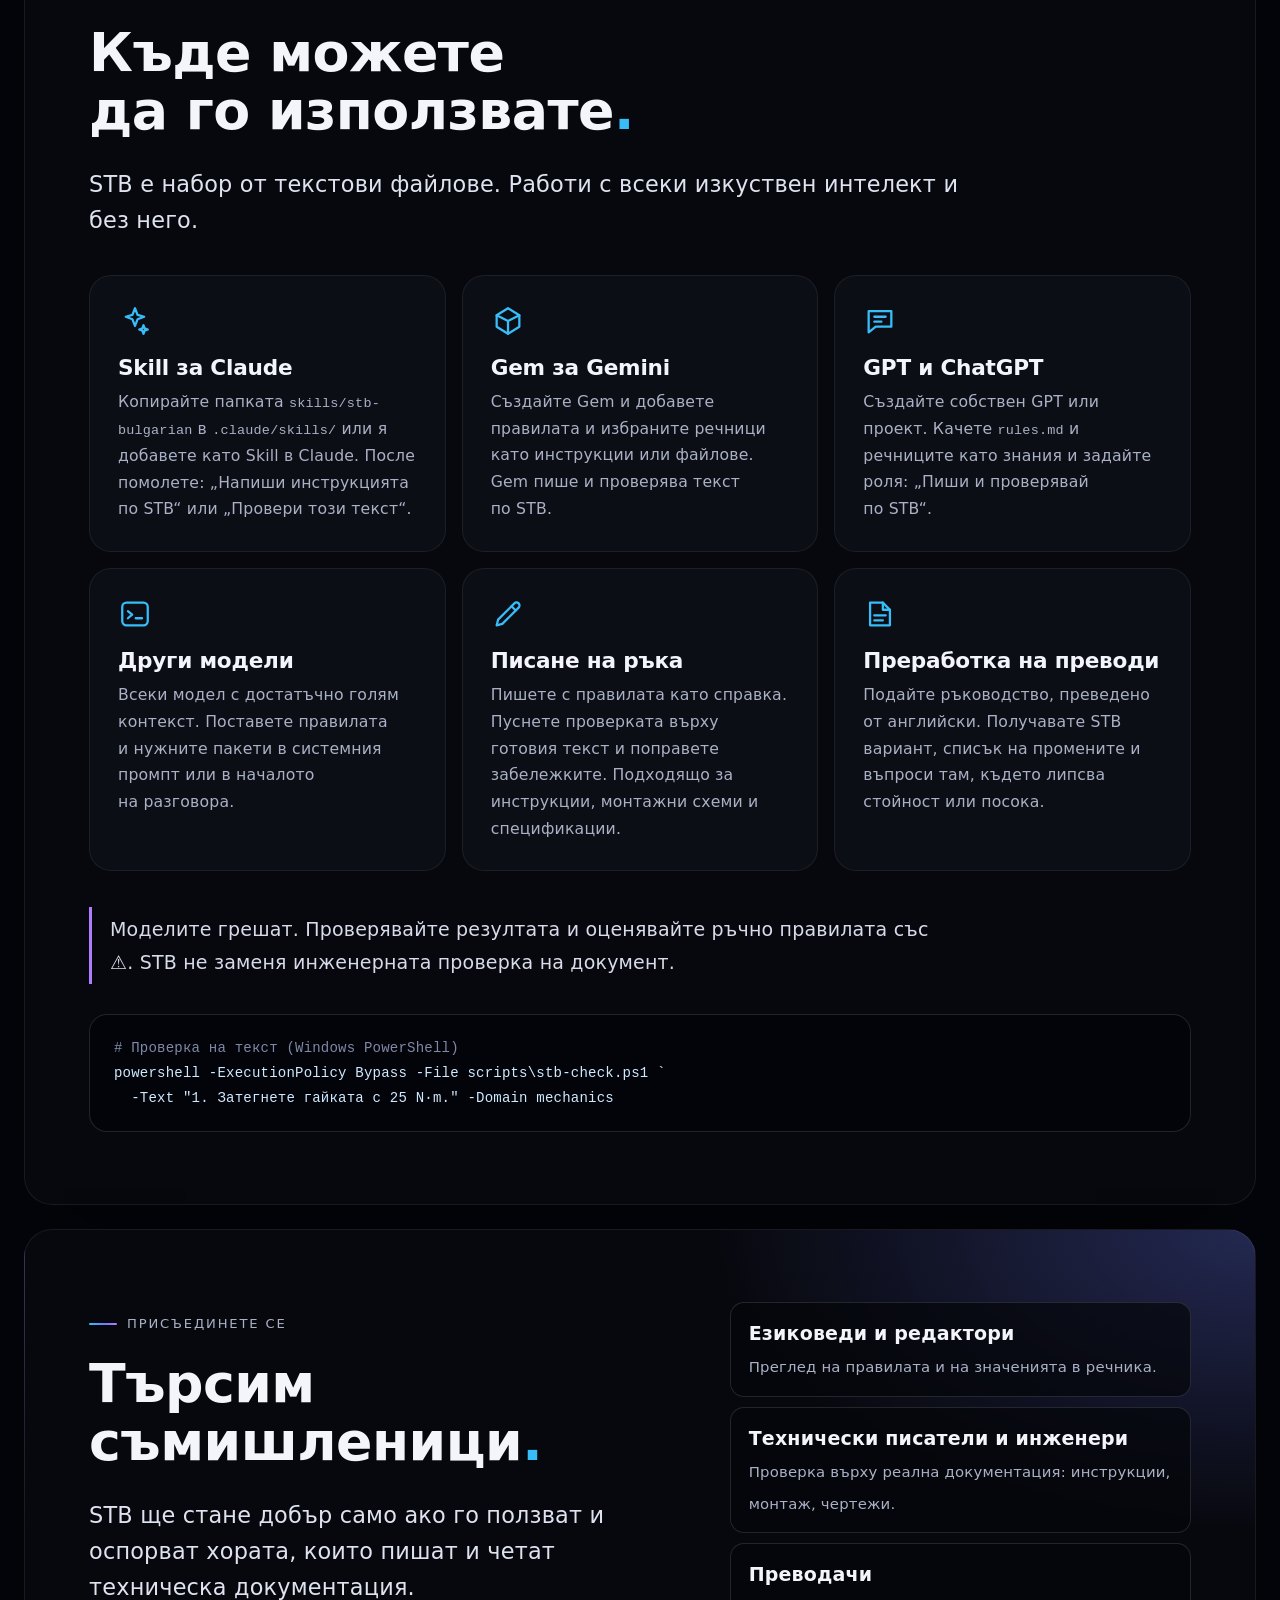
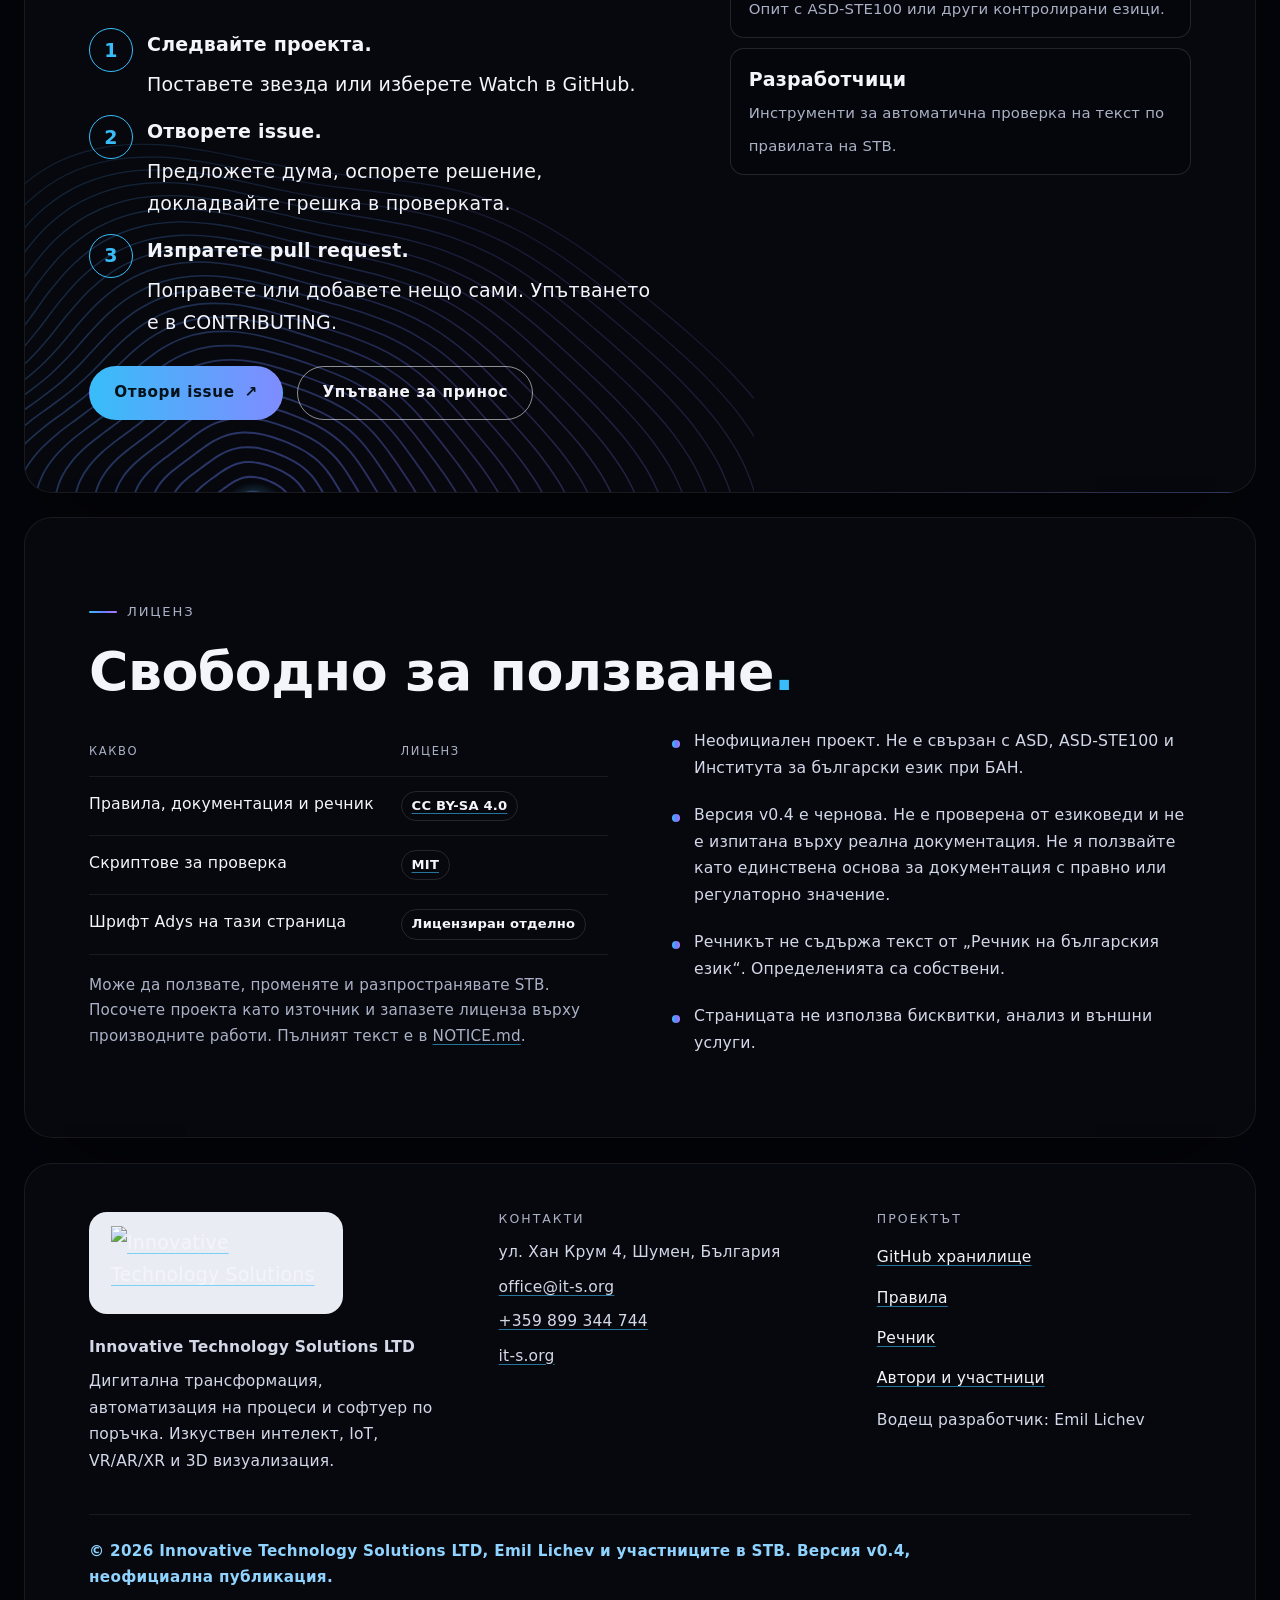
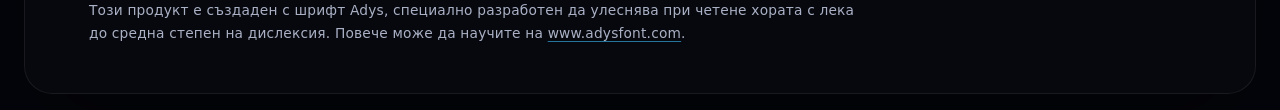
==== commit b361b929: "Release v0.4: furniture and joinery pack, "сглобявам" allowed in the furniture pack - Add furniture " ====
--- a/site/index.html
+++ b/site/index.html
@@ -4,7 +4,7 @@
 <meta charset="utf-8">
 <meta name="viewport" content="width=device-width, initial-scale=1">
 <title>STB — Опростен технически български</title>
-<meta name="description" content="STB е контролиран български език за техническа документация: правила за писане, речник от разрешени думи и проверка на текст. Отворен проект, v0.3, неофициална публикация.">
+<meta name="description" content="STB е контролиран български език за техническа документация: правила за писане, речник от разрешени думи и проверка на текст. Отворен проект, v0.4, неофициална публикация.">
 <link rel="canonical" href="https://it-s.org/stb/">
 <meta name="theme-color" content="#04050a">
 <meta property="og:type" content="website">
@@ -55,7 +55,7 @@
   </div>
 
   <div class="hero-body" id="content">
-    <p class="eyebrow">Отворен проект · v0.3 · неофициална публикация</p>
+    <p class="eyebrow">Отворен проект · v0.4 · неофициална публикация</p>
     <h1>Един термин.<br>Едно значение<span class="dot">.</span></h1>
     <p class="lead">STB е контролиран български език за технически текстове: инструкции, монтаж, чертежи и спецификации. Правила за писане, речник от разрешени думи и проверка на текста.</p>
     <div class="cta">
@@ -66,8 +66,8 @@
 
   <ul class="facts">
     <li><b class="grad">58</b><span>правила в 9 раздела</span></li>
-    <li><b class="grad">над 750</b><span>разрешени думи</span></li>
-    <li><b class="grad">9</b><span>технически области</span></li>
+    <li><b class="grad">над 800</b><span>разрешени думи</span></li>
+    <li><b class="grad">10</b><span>технически области</span></li>
     <li><b class="grad">0</b><span>бисквитки и проследяване</span></li>
   </ul>
 </header>
@@ -108,6 +108,7 @@
         <li><b>2026</b><p>STB v0.1: първата отворена чернова за български.</p></li>
         <li><b>2026</b><p>STB v0.2: пакет „Авиация“ и по-точни термини.</p></li>
         <li><b>2026</b><p>STB v0.3: пакети „Автомобили“ и „Железопътна техника“, проверка върху реални инструкции.</p></li>
+        <li><b>2026</b><p>STB v0.4: пакет „Мебелно и столарско производство“.</p></li>
       </ol>
       <p class="timeline-note">STB е неофициална инициатива. Не е свързан с ASD и не е одобрен от тях.</p>
     </aside>
@@ -129,7 +130,7 @@
     <article class="card">
       <span class="num grad">02</span>
       <h3>Речник</h3>
-      <p>Над 750 разрешени думи. Всяка има едно значение, пример и списък на думите, които да избягвате. Общо ядро и 9 области.</p>
+      <p>Над 800 разрешени думи. Всяка има едно значение, пример и списък на думите, които да избягвате. Общо ядро и 10 области.</p>
       <a class="more" href="https://github.com/itsorg-hub/stb-simplified-technical-bulgarian/tree/main/dictionary" rel="noopener">Разгледай речника <span aria-hidden="true">→</span></a>
     </article>
     <article class="card">
@@ -159,6 +160,7 @@
     <li>Авиация</li>
     <li>Автомобили</li>
     <li>Железопътна техника</li>
+    <li>Мебелно и столарско производство</li>
   </ul>
 </section>
 
@@ -253,7 +255,7 @@
     </div>
     <ul class="legal">
       <li>Неофициален проект. Не е свързан с ASD, ASD-STE100 и Института за български език при БАН.</li>
-      <li>Версия v0.3 е чернова. Не е проверена от езиковеди и не е изпитана върху реална документация. Не я ползвайте като единствена основа за документация с правно или регулаторно значение.</li>
+      <li>Версия v0.4 е чернова. Не е проверена от езиковеди и не е изпитана върху реална документация. Не я ползвайте като единствена основа за документация с правно или регулаторно значение.</li>
       <li>Речникът не съдържа текст от „Речник на българския език“. Определенията са собствени.</li>
       <li>Страницата не използва бисквитки, анализ и външни услуги.</li>
     </ul>
@@ -292,7 +294,7 @@
     </div>
   </div>
   <div class="credit">
-    <p class="copy">© 2026 Innovative Technology Solutions LTD, Emil Lichev и участниците в STB. Версия v0.3, неофициална публикация.</p>
+    <p class="copy">© 2026 Innovative Technology Solutions LTD, Emil Lichev и участниците в STB. Версия v0.4, неофициална публикация.</p>
     <p>Този продукт е създаден с шрифт Adys, специално разработен да улеснява при четене хората с лека до средна степен на дислексия. Повече може да научите на <a href="https://www.adysfont.com" rel="noopener">www.adysfont.com</a>.</p>
   </div>
 </footer>
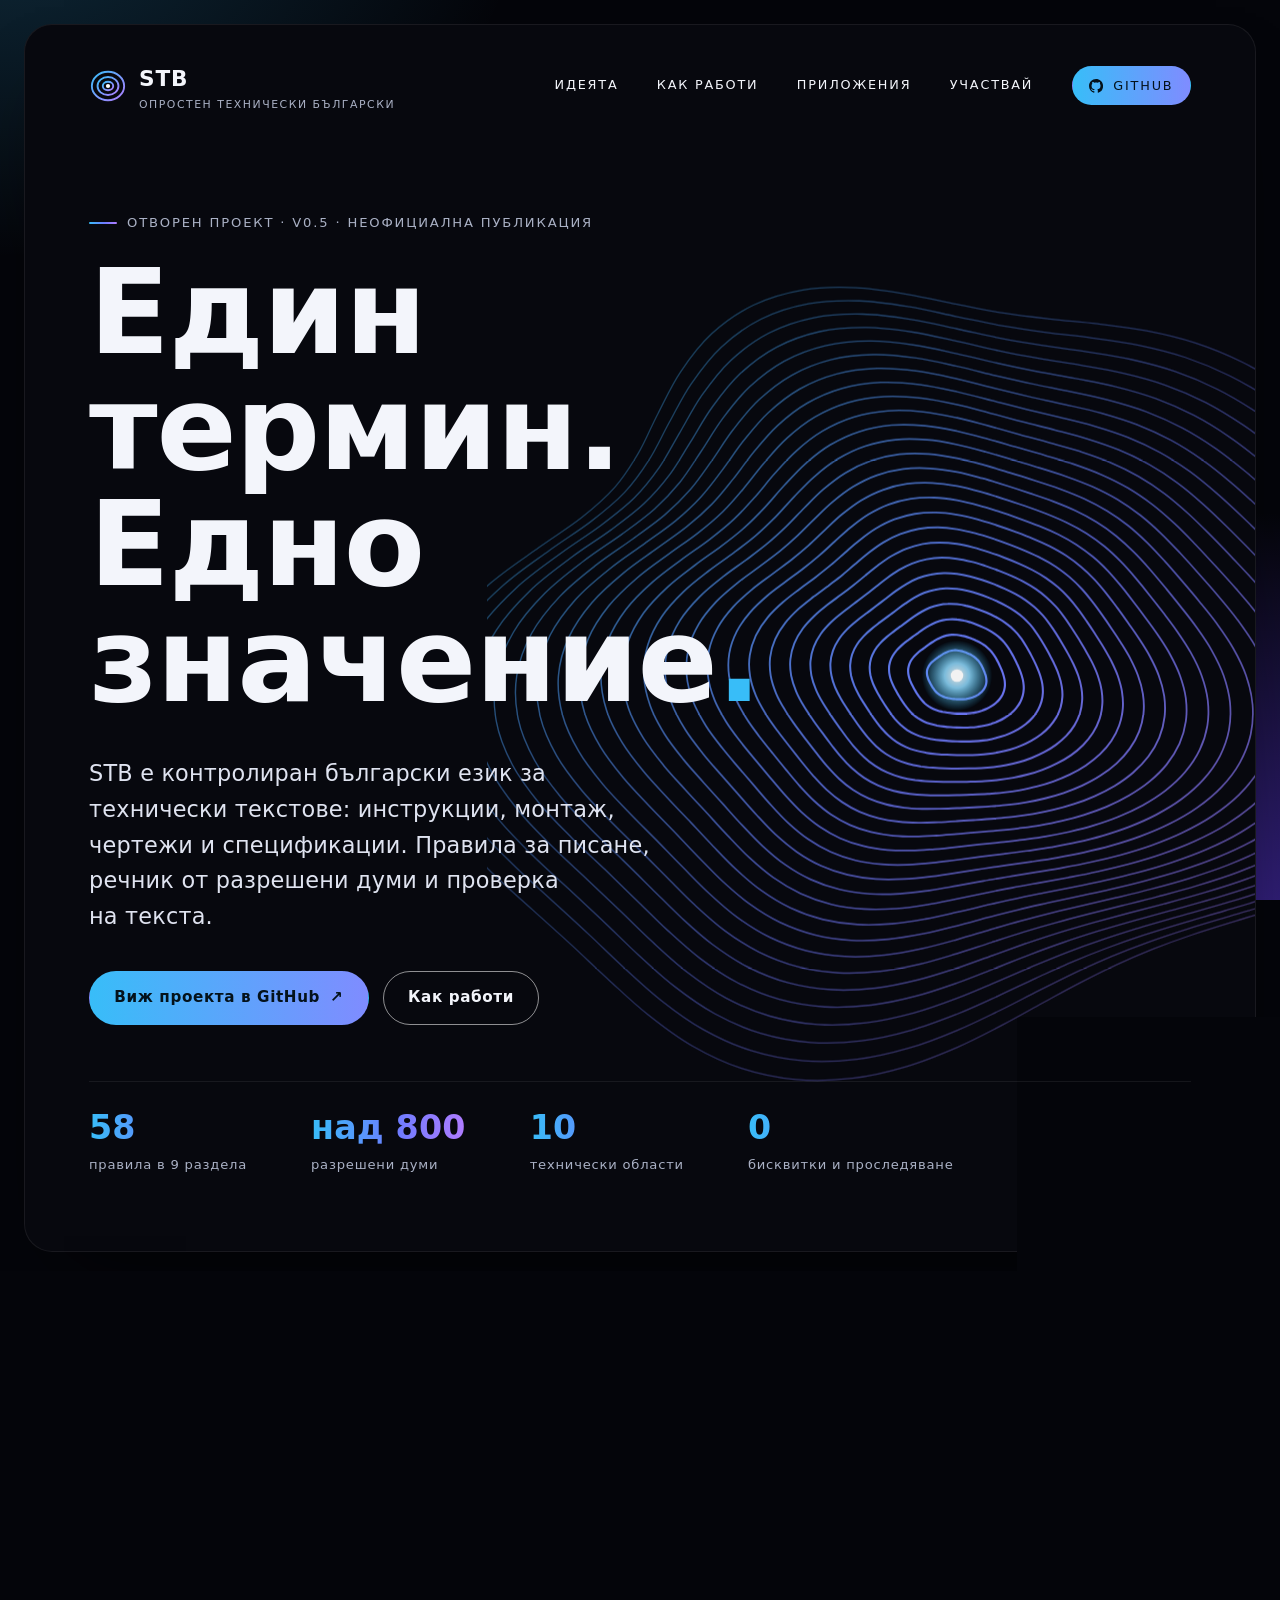
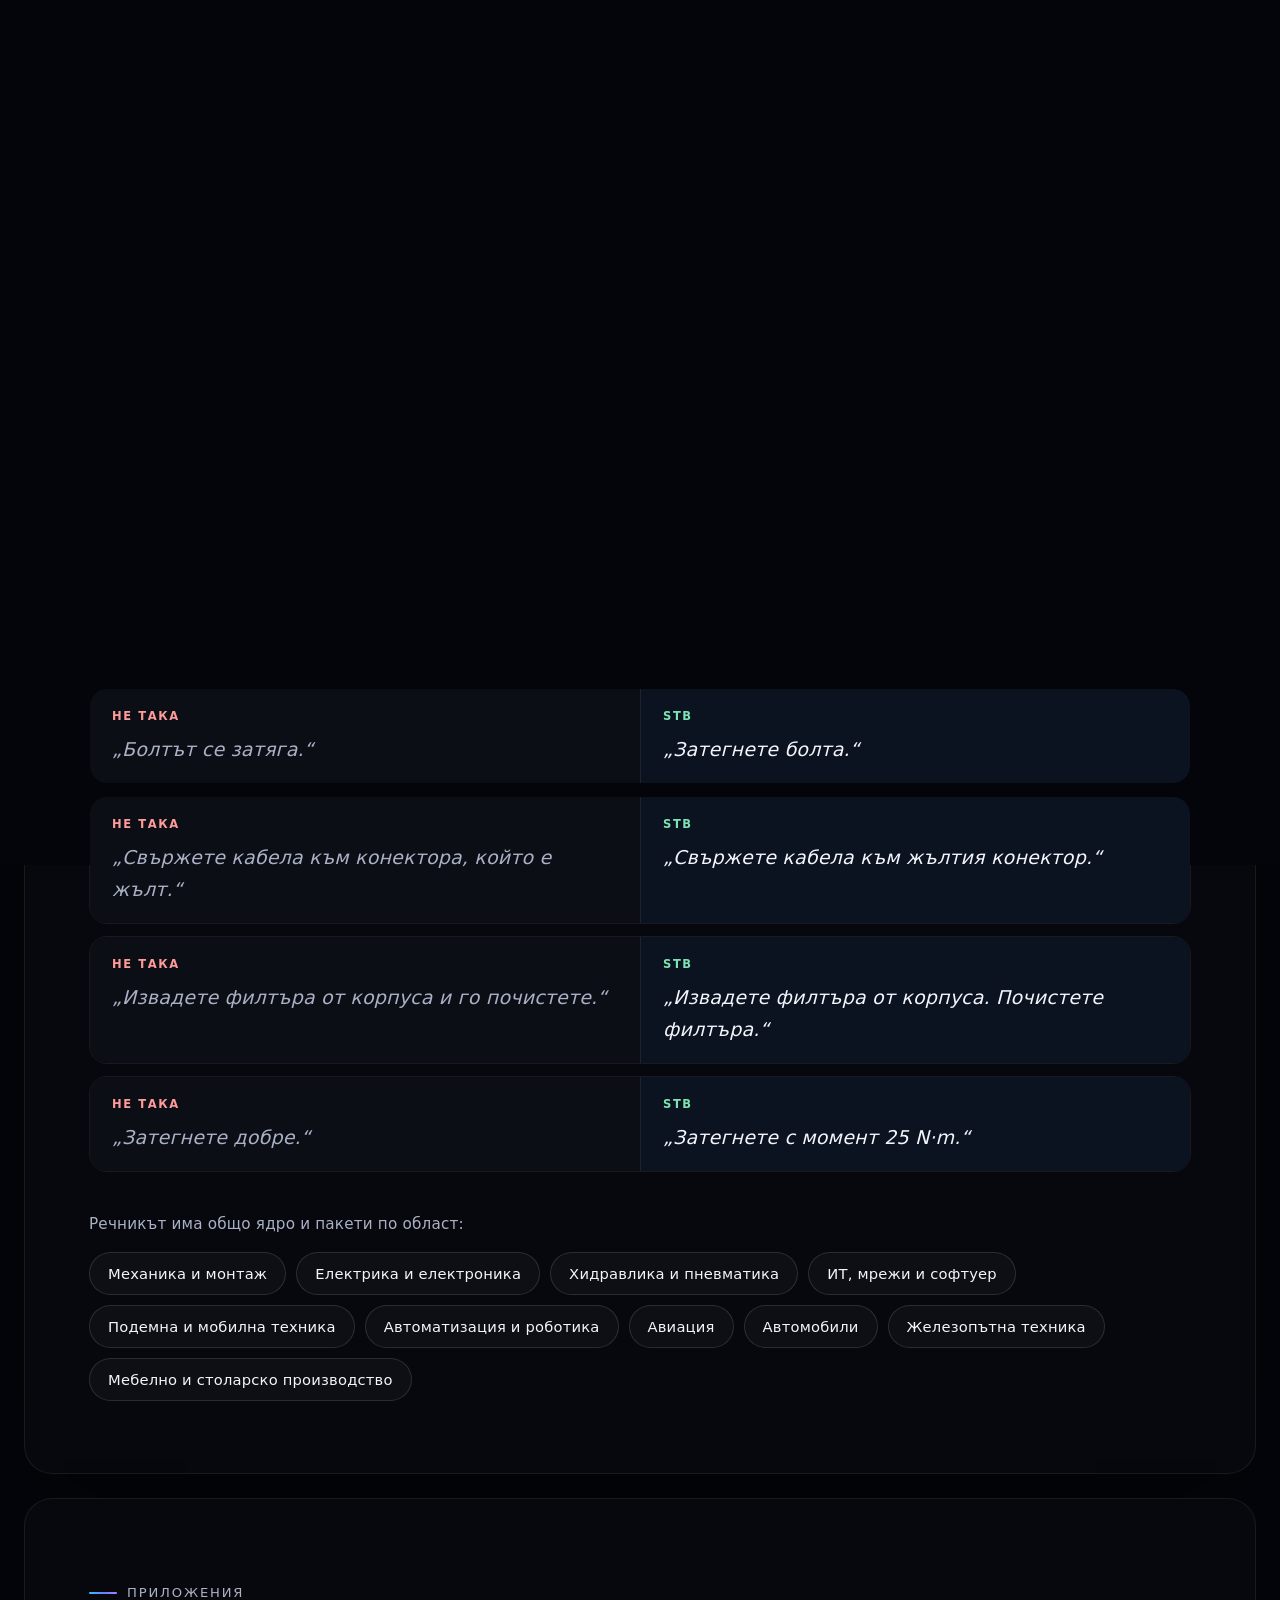
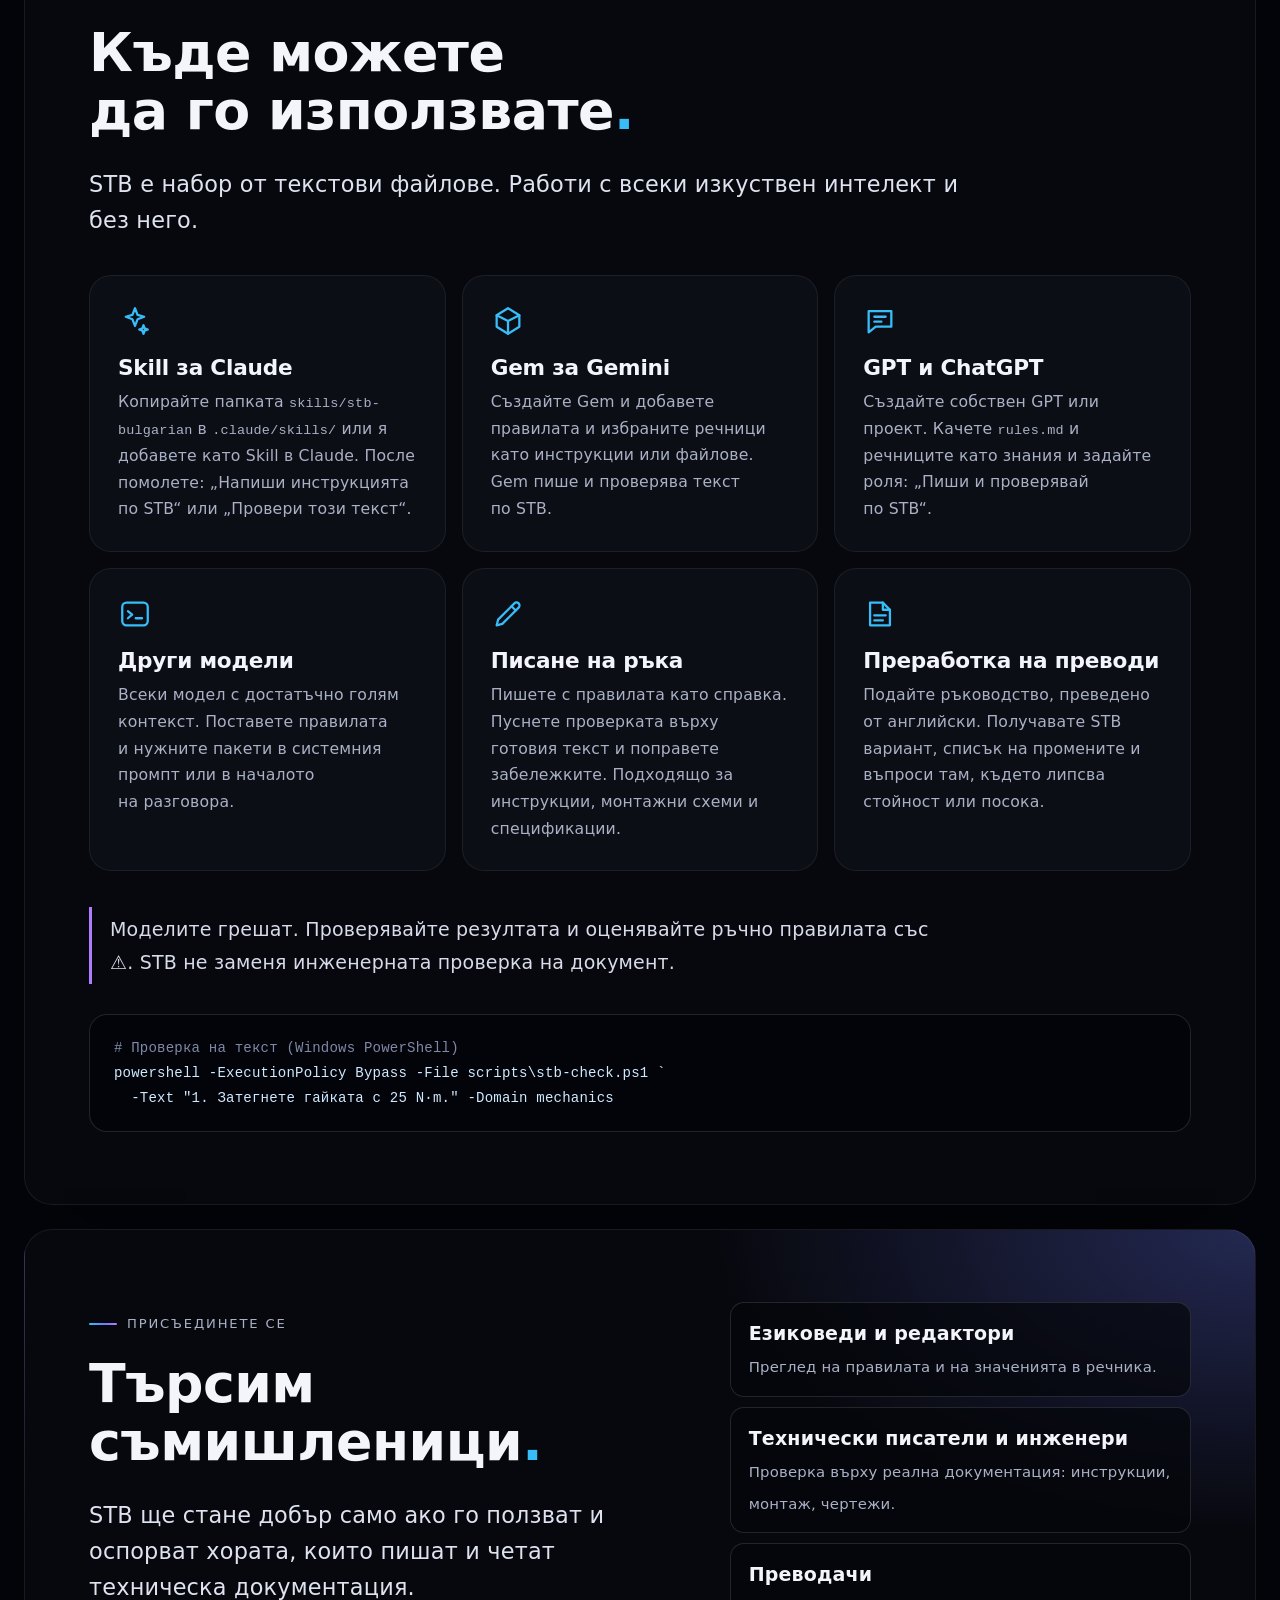
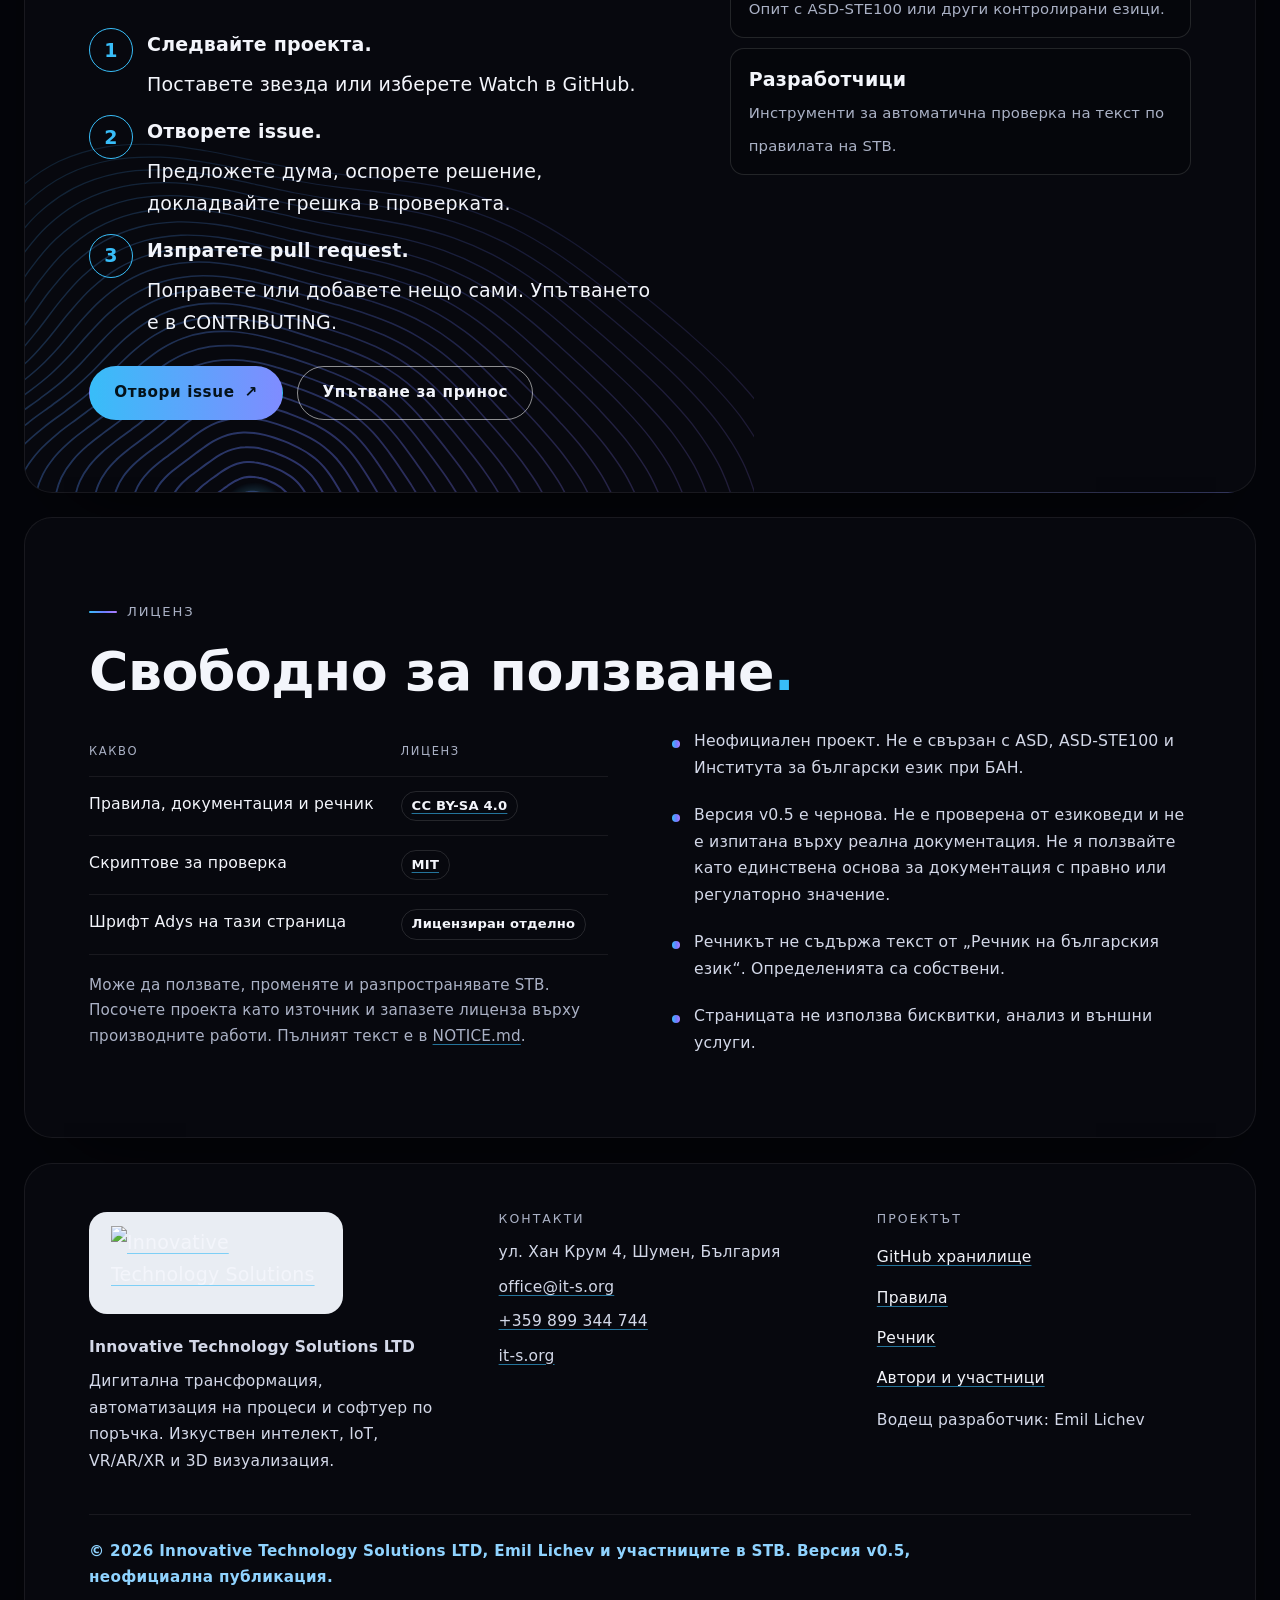
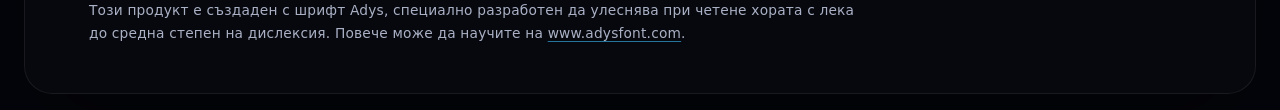
==== commit 6db0425b: "Release v0.5: furniture pack extension from the woodworking educational standard - ~25 new furniture" ====
--- a/site/index.html
+++ b/site/index.html
@@ -4,7 +4,7 @@
 <meta charset="utf-8">
 <meta name="viewport" content="width=device-width, initial-scale=1">
 <title>STB — Опростен технически български</title>
-<meta name="description" content="STB е контролиран български език за техническа документация: правила за писане, речник от разрешени думи и проверка на текст. Отворен проект, v0.4, неофициална публикация.">
+<meta name="description" content="STB е контролиран български език за техническа документация: правила за писане, речник от разрешени думи и проверка на текст. Отворен проект, v0.5, неофициална публикация.">
 <link rel="canonical" href="https://it-s.org/stb/">
 <meta name="theme-color" content="#04050a">
 <meta property="og:type" content="website">
@@ -55,7 +55,7 @@
   </div>
 
   <div class="hero-body" id="content">
-    <p class="eyebrow">Отворен проект · v0.4 · неофициална публикация</p>
+    <p class="eyebrow">Отворен проект · v0.5 · неофициална публикация</p>
     <h1>Един термин.<br>Едно значение<span class="dot">.</span></h1>
     <p class="lead">STB е контролиран български език за технически текстове: инструкции, монтаж, чертежи и спецификации. Правила за писане, речник от разрешени думи и проверка на текста.</p>
     <div class="cta">
@@ -109,6 +109,7 @@
         <li><b>2026</b><p>STB v0.2: пакет „Авиация“ и по-точни термини.</p></li>
         <li><b>2026</b><p>STB v0.3: пакети „Автомобили“ и „Железопътна техника“, проверка върху реални инструкции.</p></li>
         <li><b>2026</b><p>STB v0.4: пакет „Мебелно и столарско производство“.</p></li>
+        <li><b>2026</b><p>STB v0.5: допълнение към мебления пакет: дограма, плочи, тапицерия.</p></li>
       </ol>
       <p class="timeline-note">STB е неофициална инициатива. Не е свързан с ASD и не е одобрен от тях.</p>
     </aside>
@@ -255,7 +256,7 @@
     </div>
     <ul class="legal">
       <li>Неофициален проект. Не е свързан с ASD, ASD-STE100 и Института за български език при БАН.</li>
-      <li>Версия v0.4 е чернова. Не е проверена от езиковеди и не е изпитана върху реална документация. Не я ползвайте като единствена основа за документация с правно или регулаторно значение.</li>
+      <li>Версия v0.5 е чернова. Не е проверена от езиковеди и не е изпитана върху реална документация. Не я ползвайте като единствена основа за документация с правно или регулаторно значение.</li>
       <li>Речникът не съдържа текст от „Речник на българския език“. Определенията са собствени.</li>
       <li>Страницата не използва бисквитки, анализ и външни услуги.</li>
     </ul>
@@ -294,7 +295,7 @@
     </div>
   </div>
   <div class="credit">
-    <p class="copy">© 2026 Innovative Technology Solutions LTD, Emil Lichev и участниците в STB. Версия v0.4, неофициална публикация.</p>
+    <p class="copy">© 2026 Innovative Technology Solutions LTD, Emil Lichev и участниците в STB. Версия v0.5, неофициална публикация.</p>
     <p>Този продукт е създаден с шрифт Adys, специално разработен да улеснява при четене хората с лека до средна степен на дислексия. Повече може да научите на <a href="https://www.adysfont.com" rel="noopener">www.adysfont.com</a>.</p>
   </div>
 </footer>
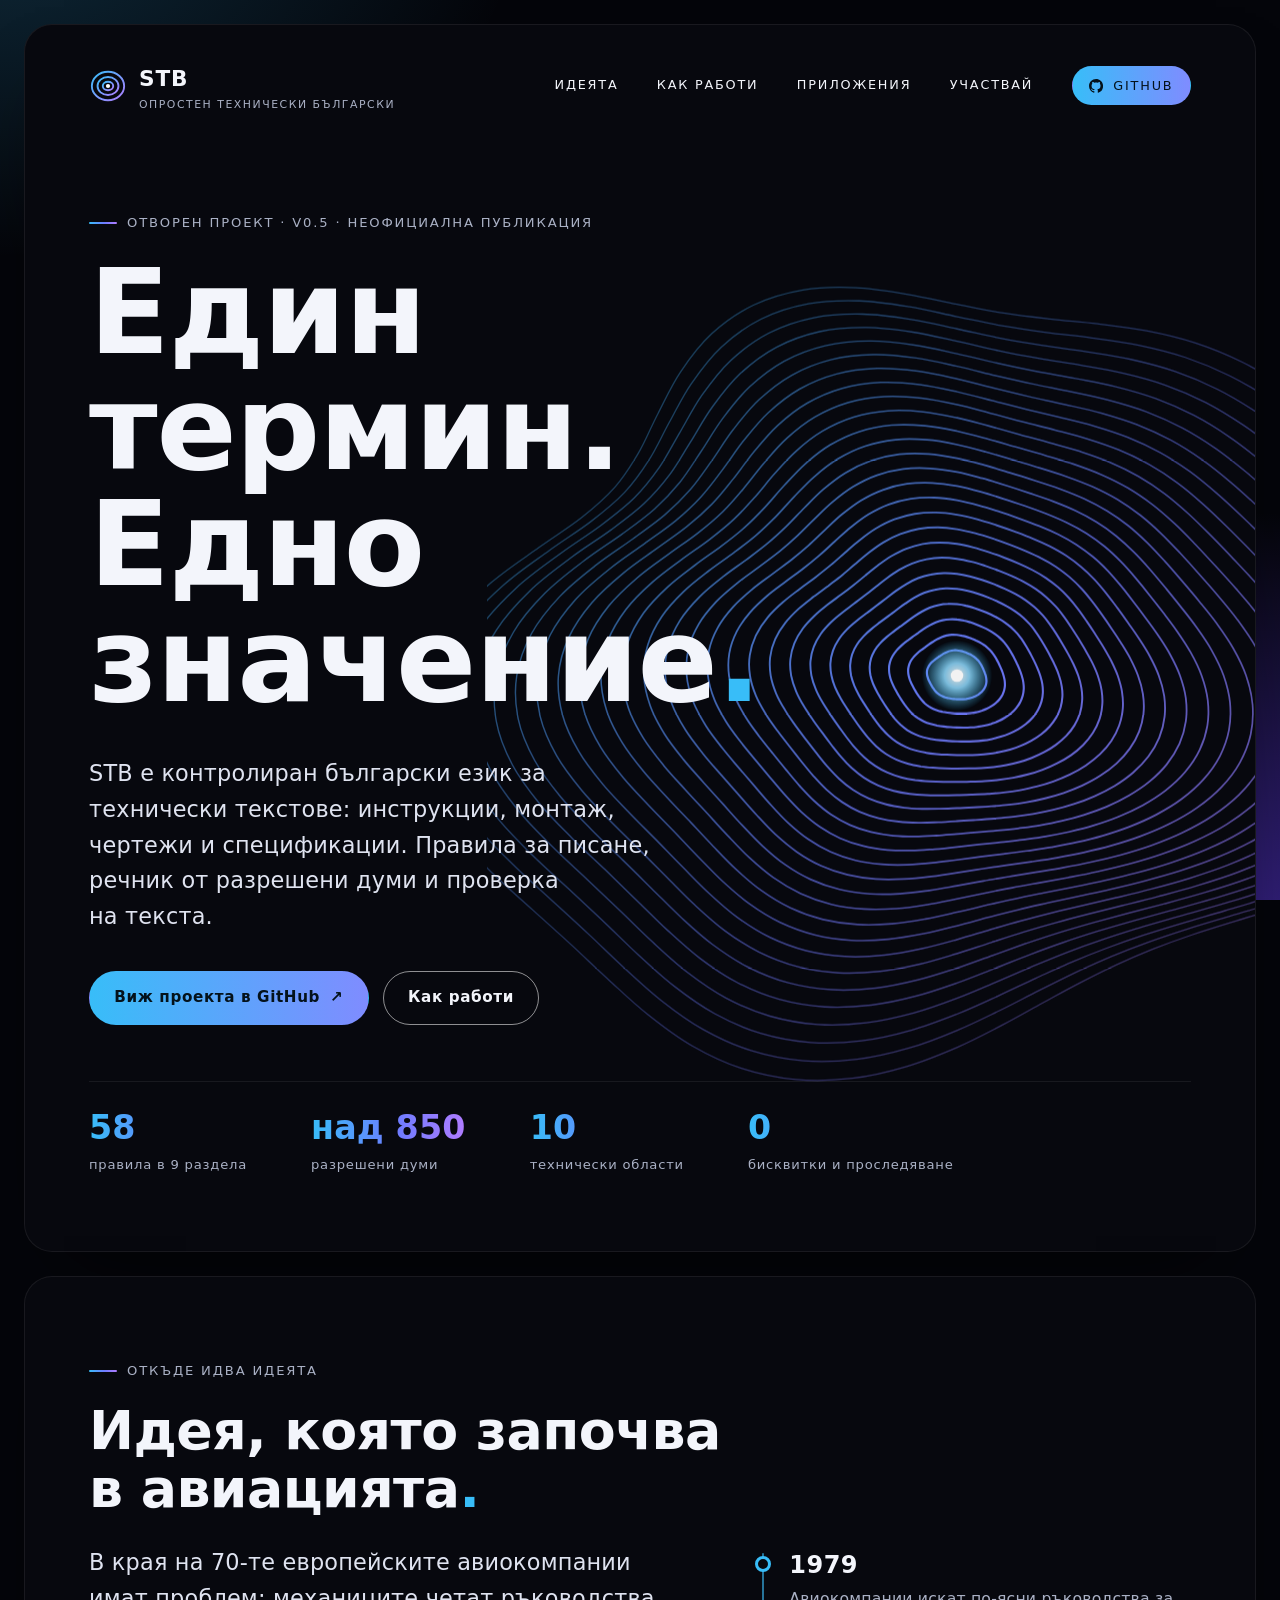
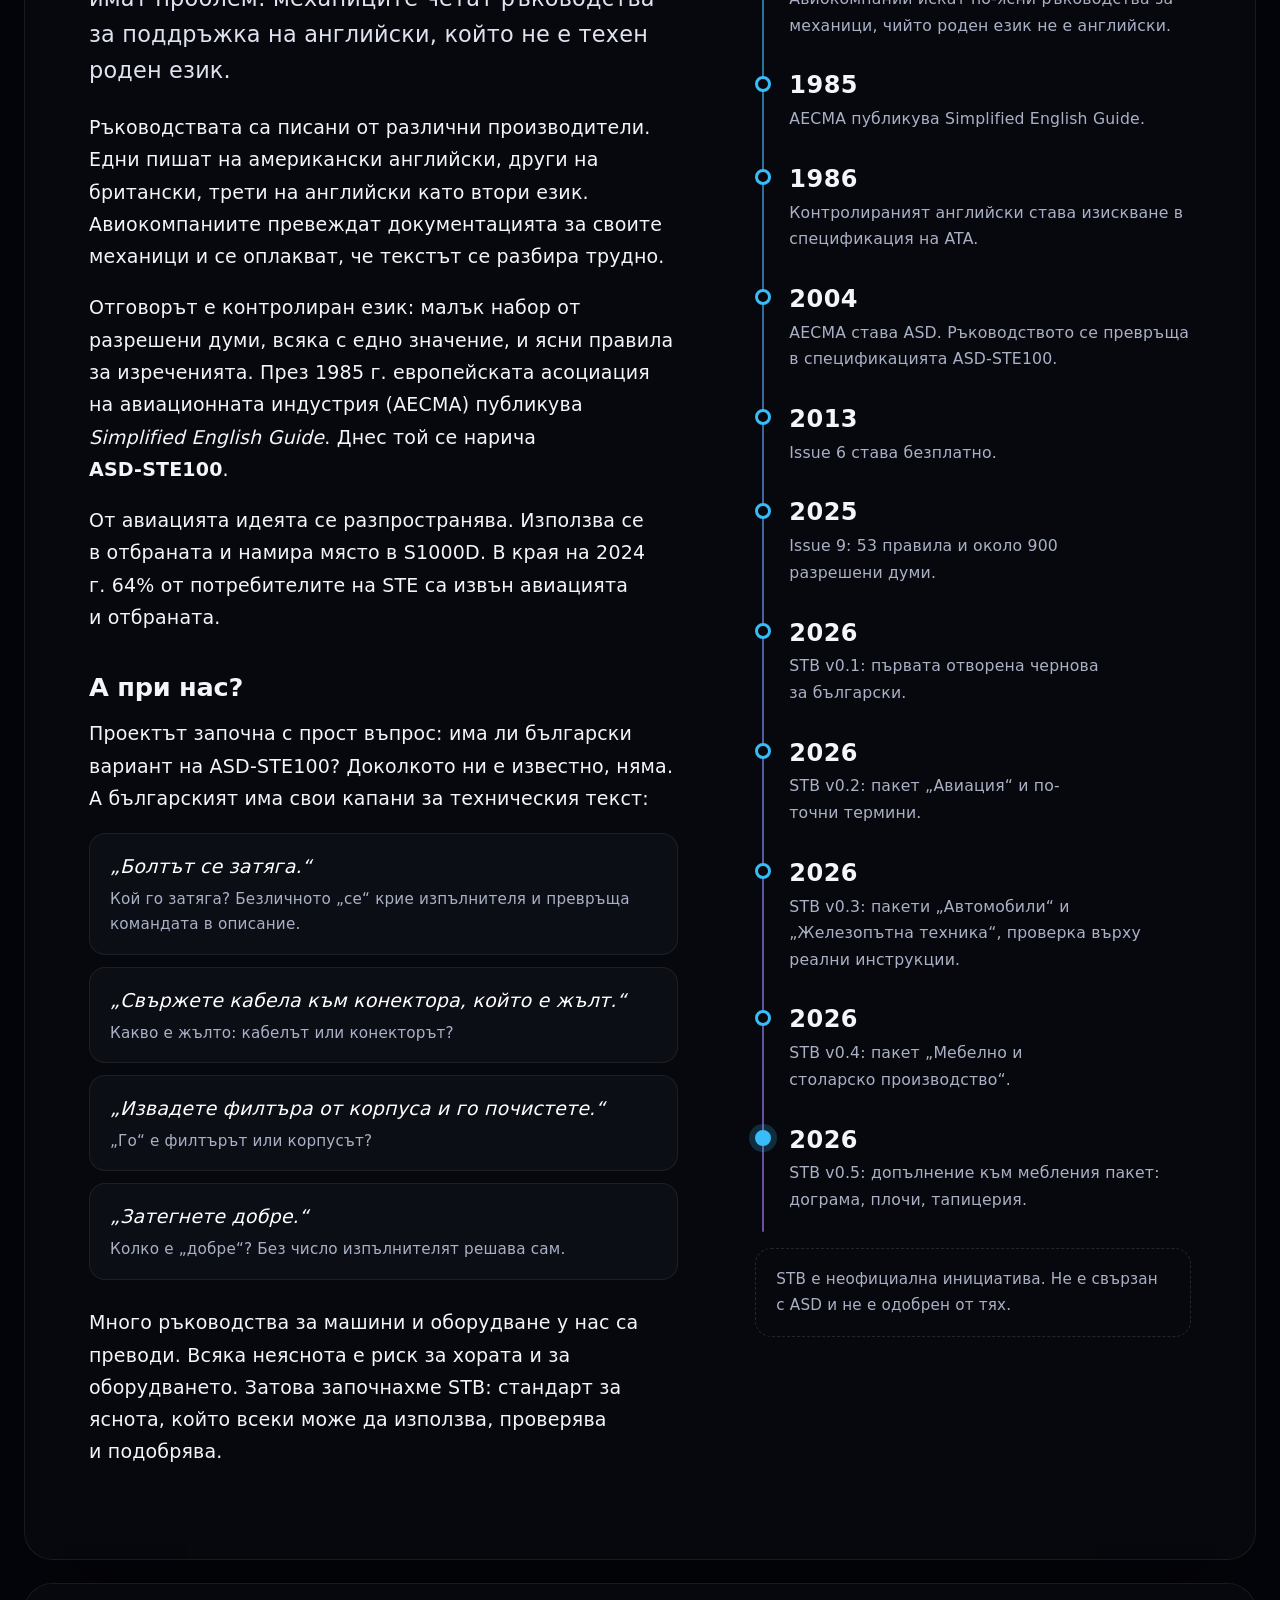
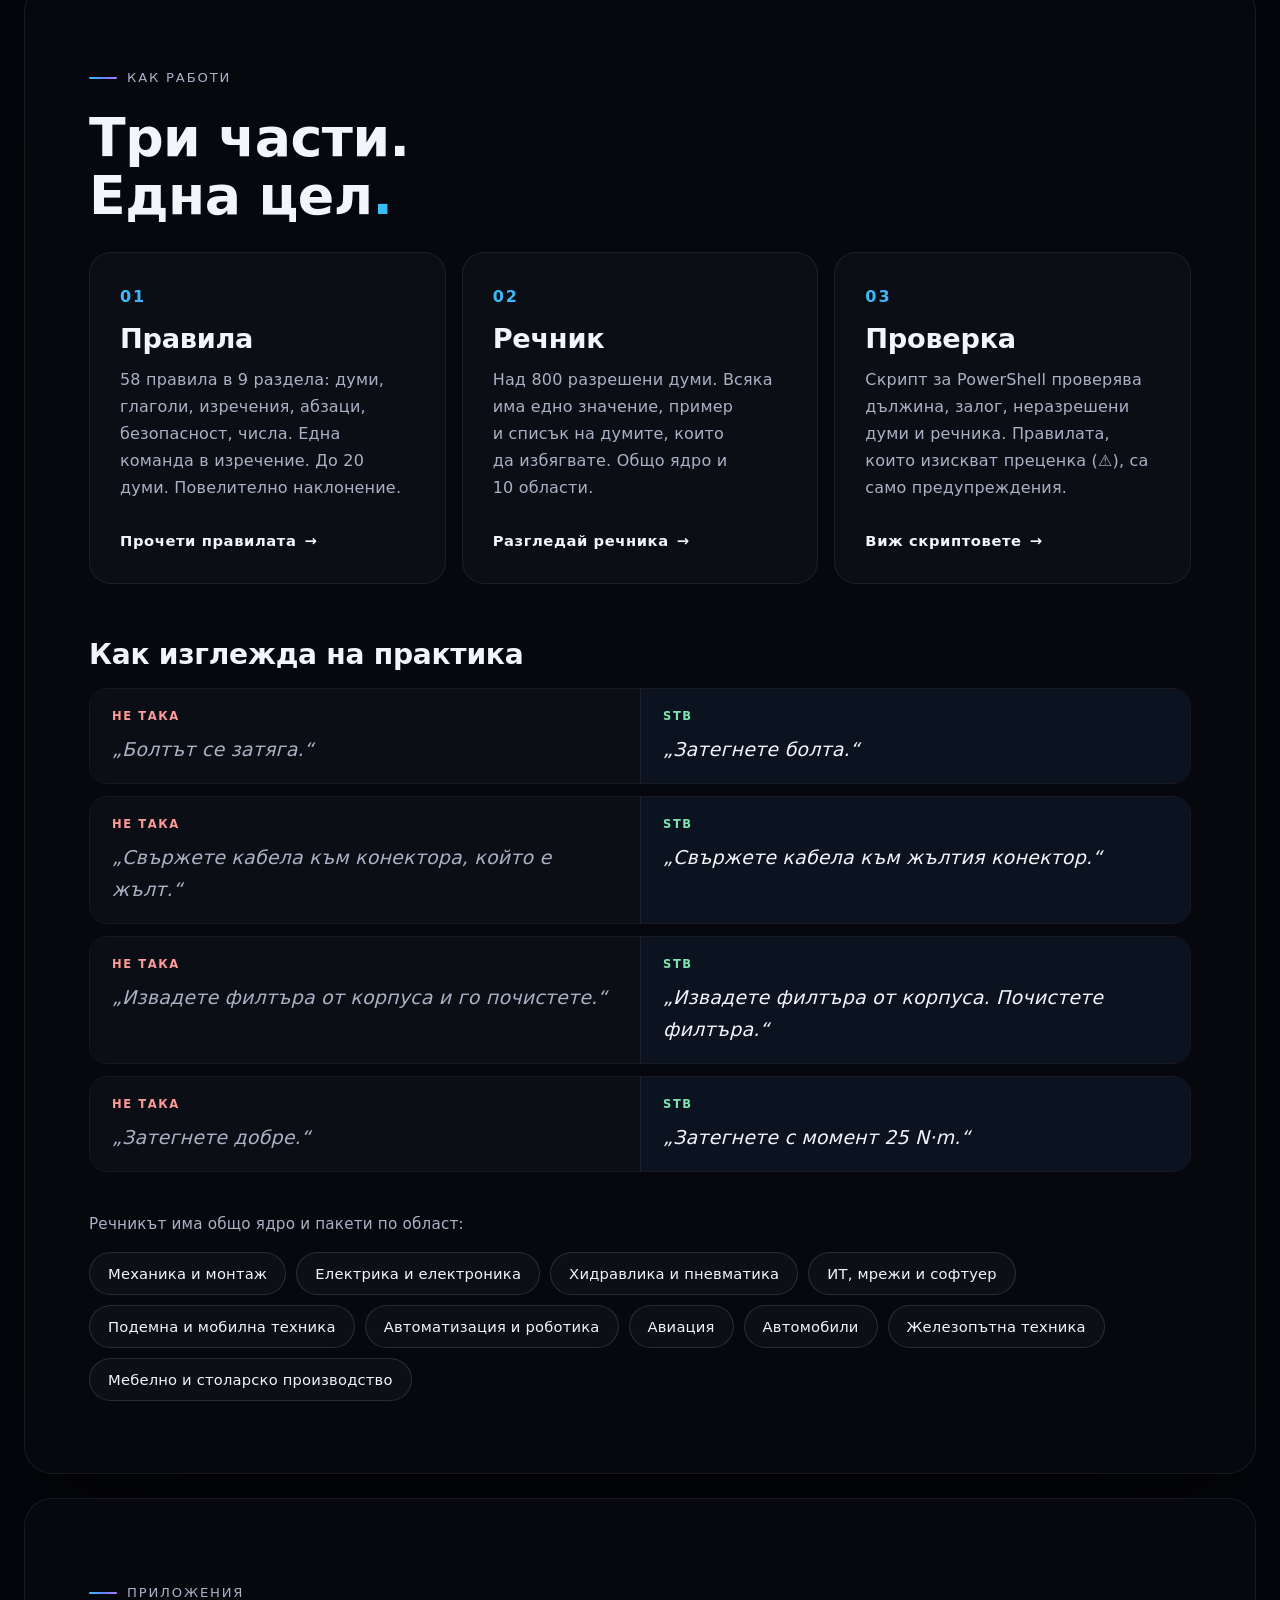
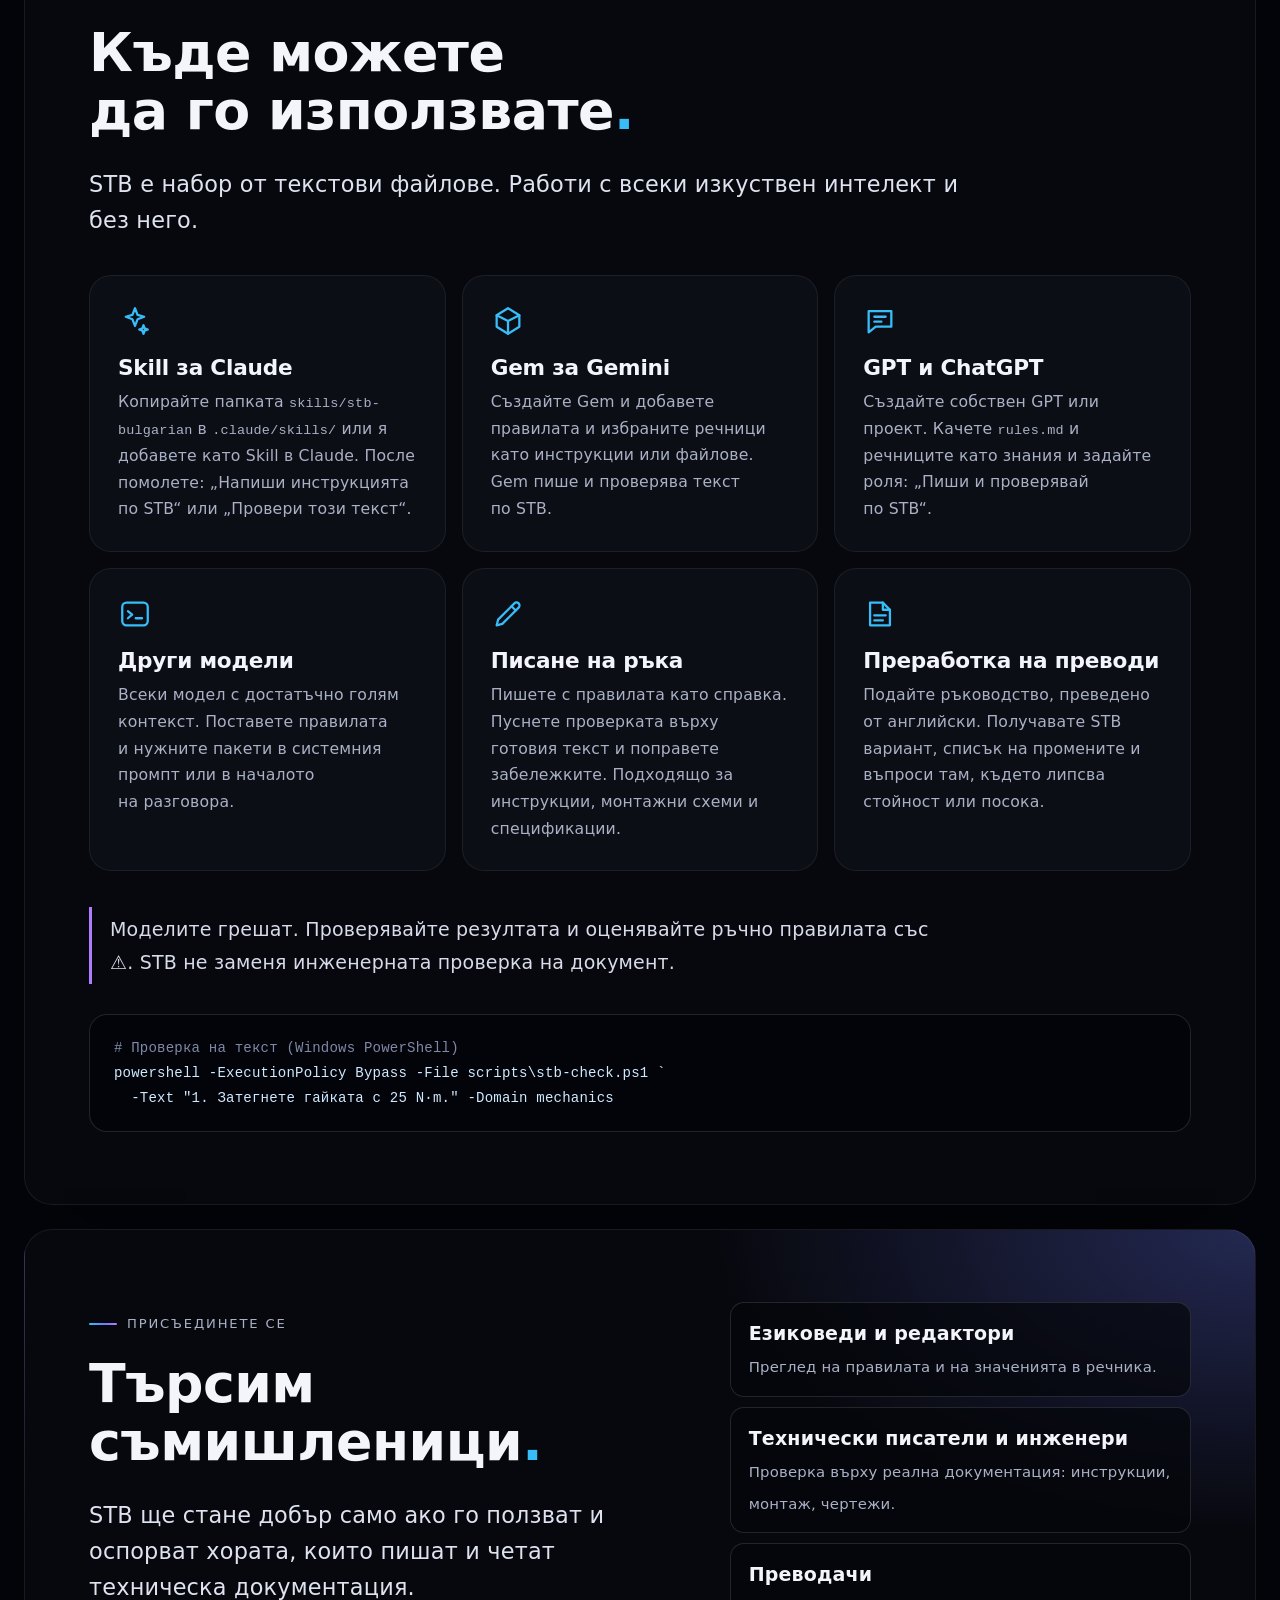
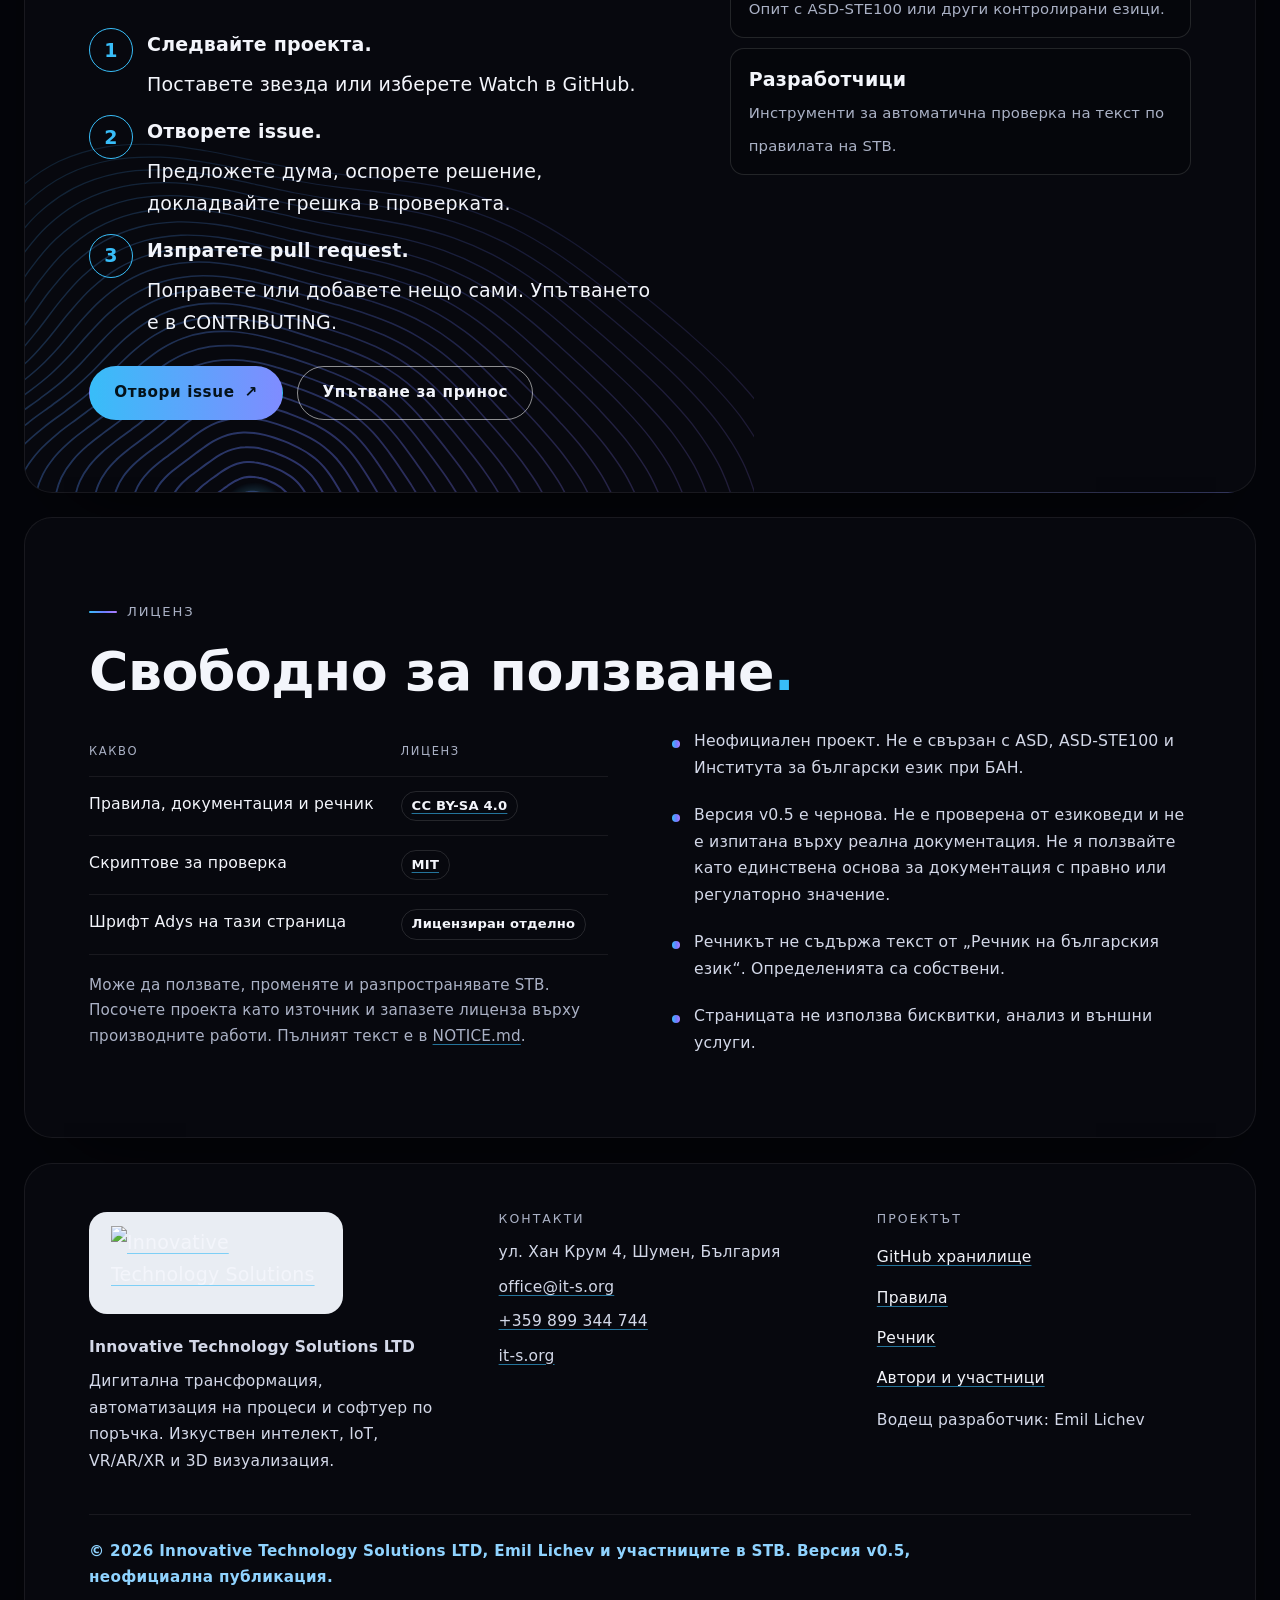
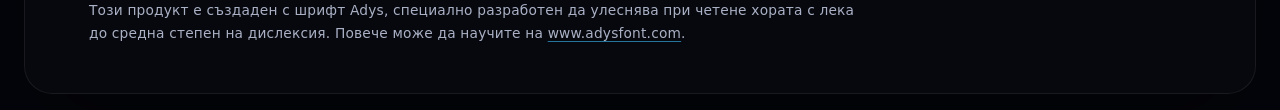
==== commit 653d19f6: "Site: over 850 words" ====
--- a/site/index.html
+++ b/site/index.html
@@ -66,7 +66,7 @@
 
   <ul class="facts">
     <li><b class="grad">58</b><span>правила в 9 раздела</span></li>
-    <li><b class="grad">над 800</b><span>разрешени думи</span></li>
+    <li><b class="grad">над 850</b><span>разрешени думи</span></li>
     <li><b class="grad">10</b><span>технически области</span></li>
     <li><b class="grad">0</b><span>бисквитки и проследяване</span></li>
   </ul>
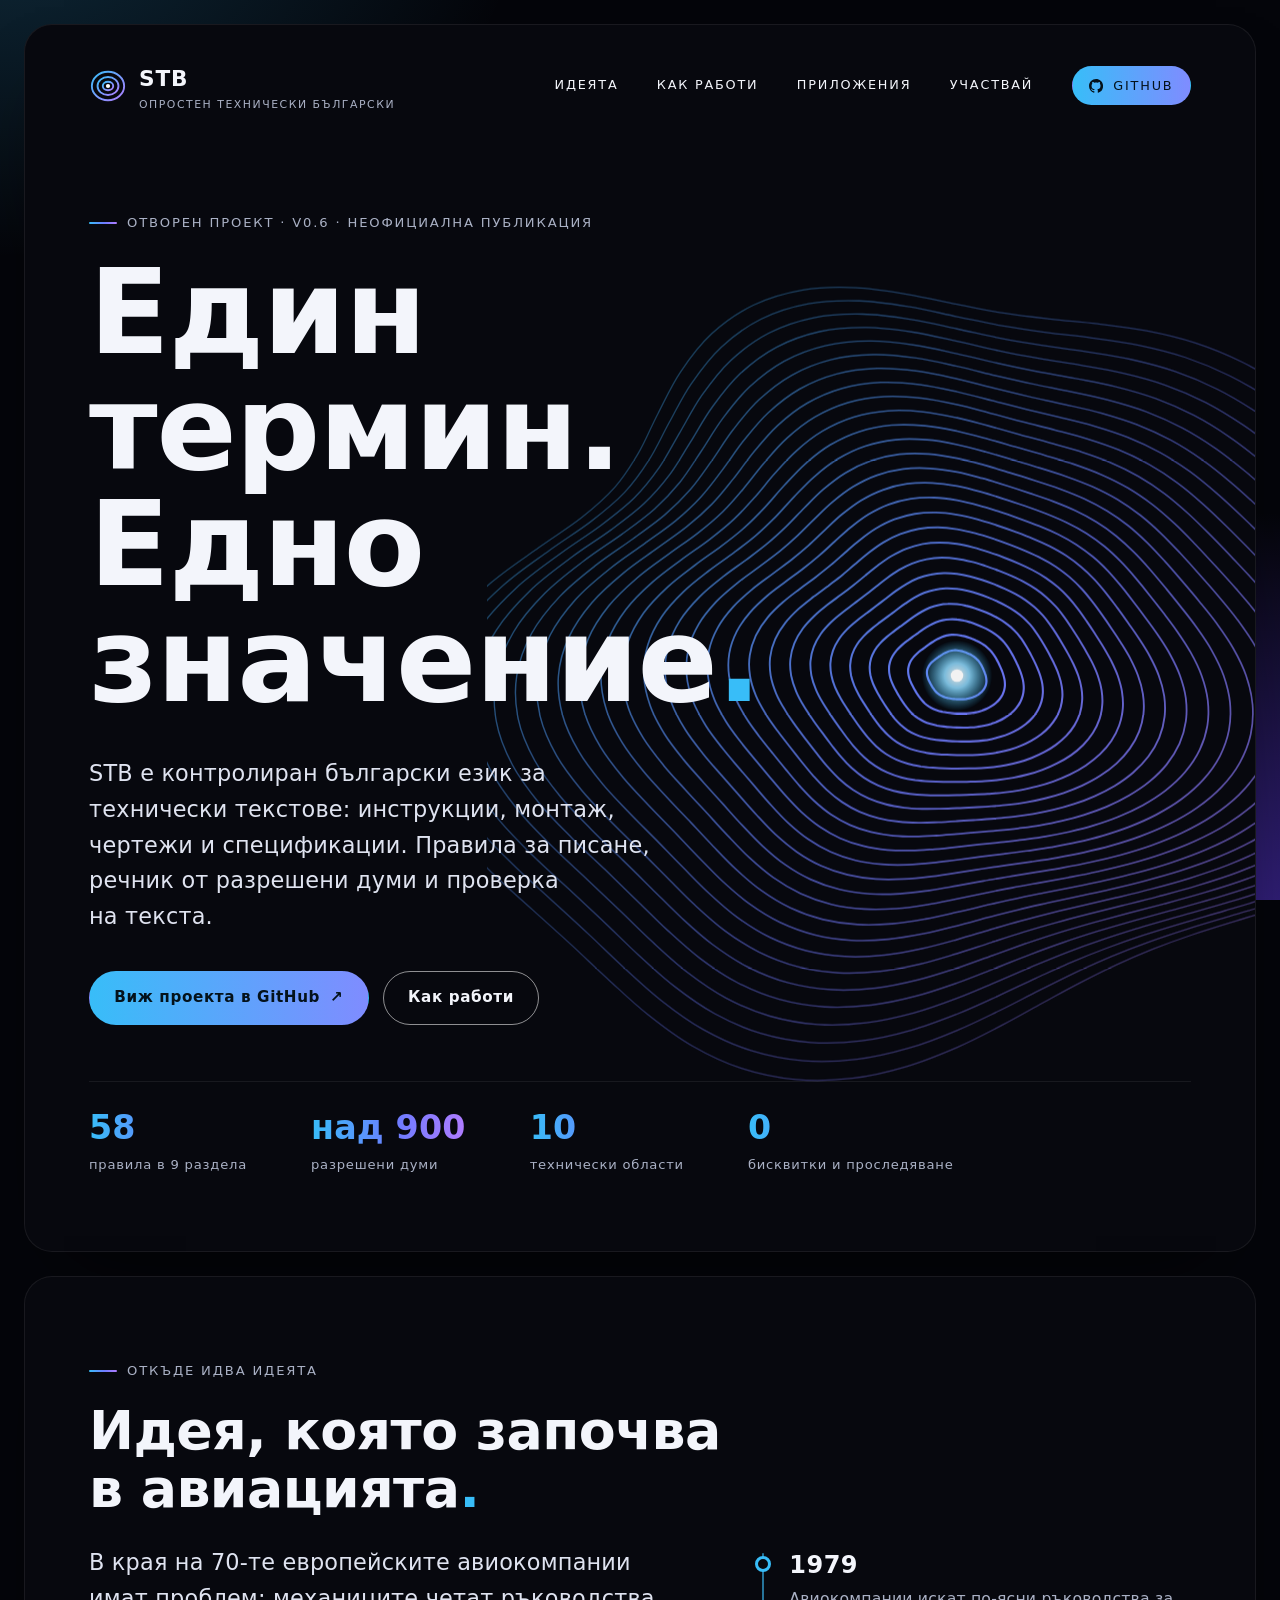
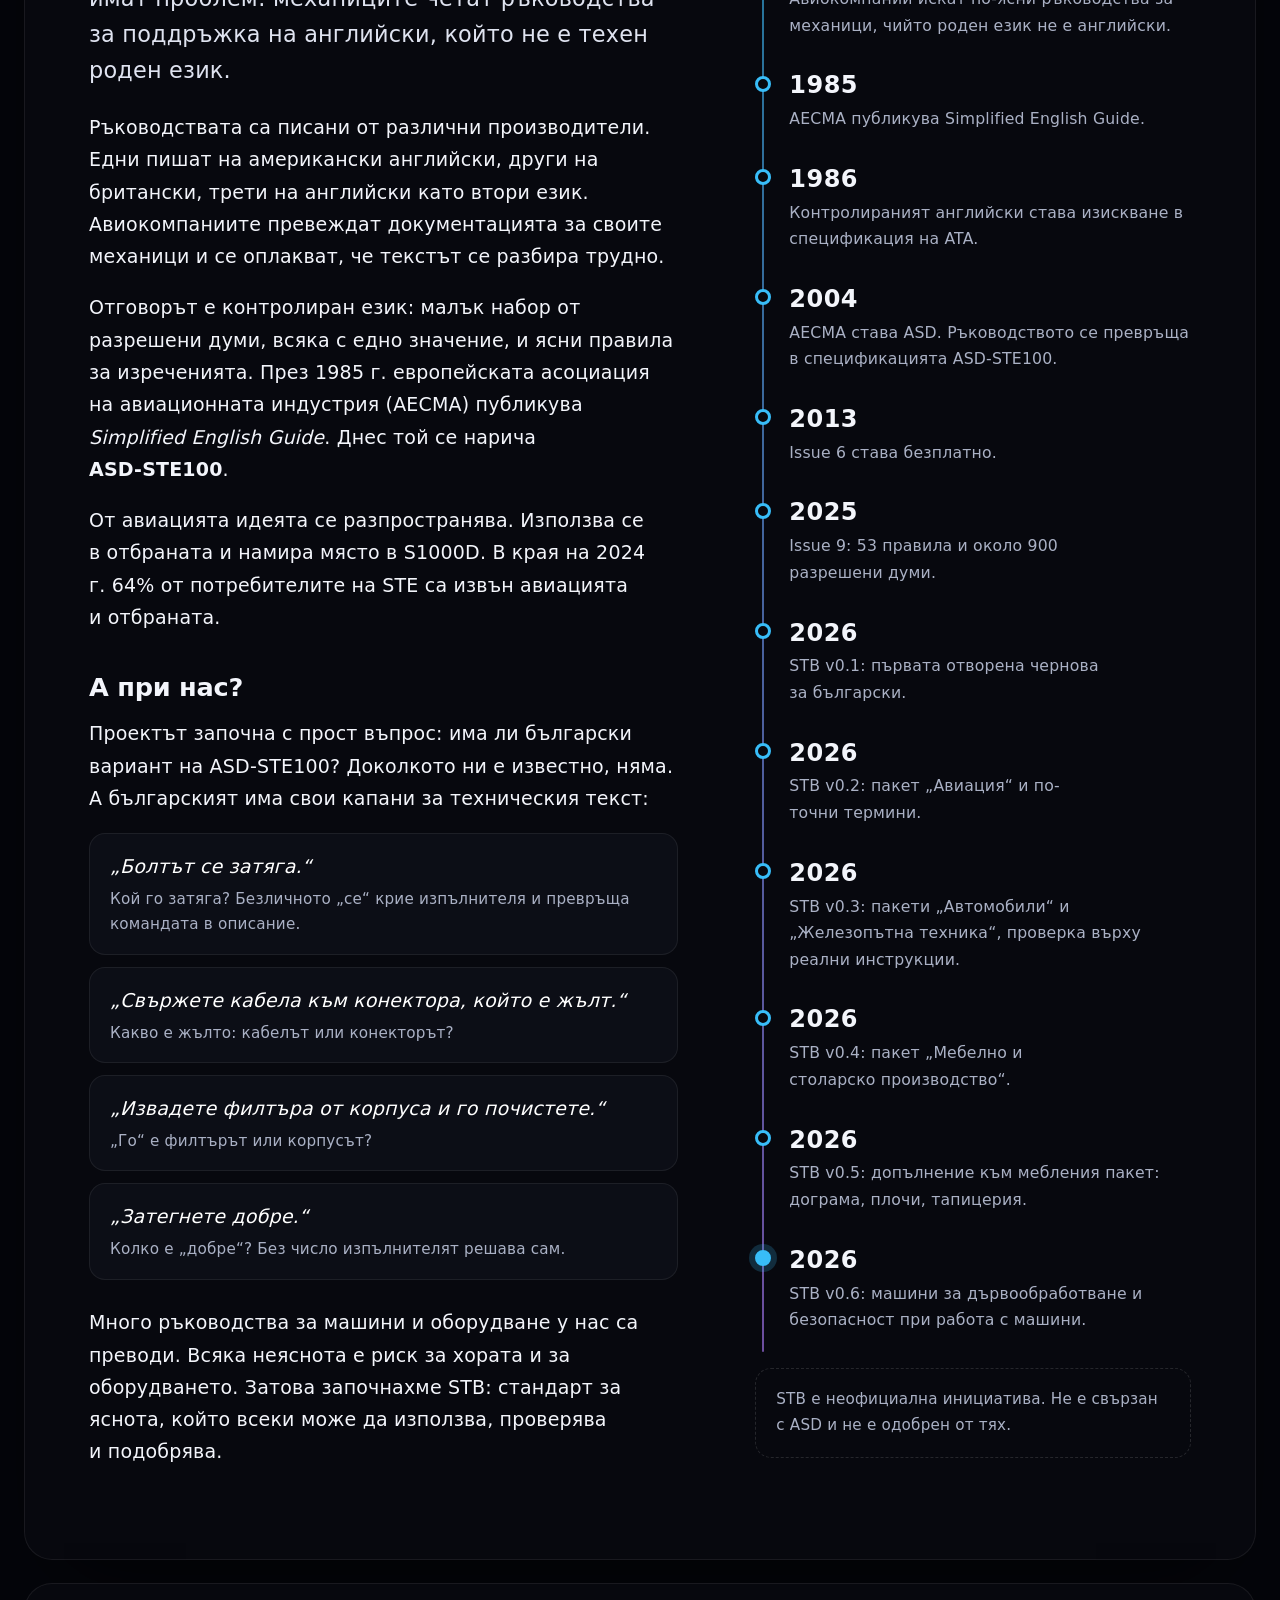
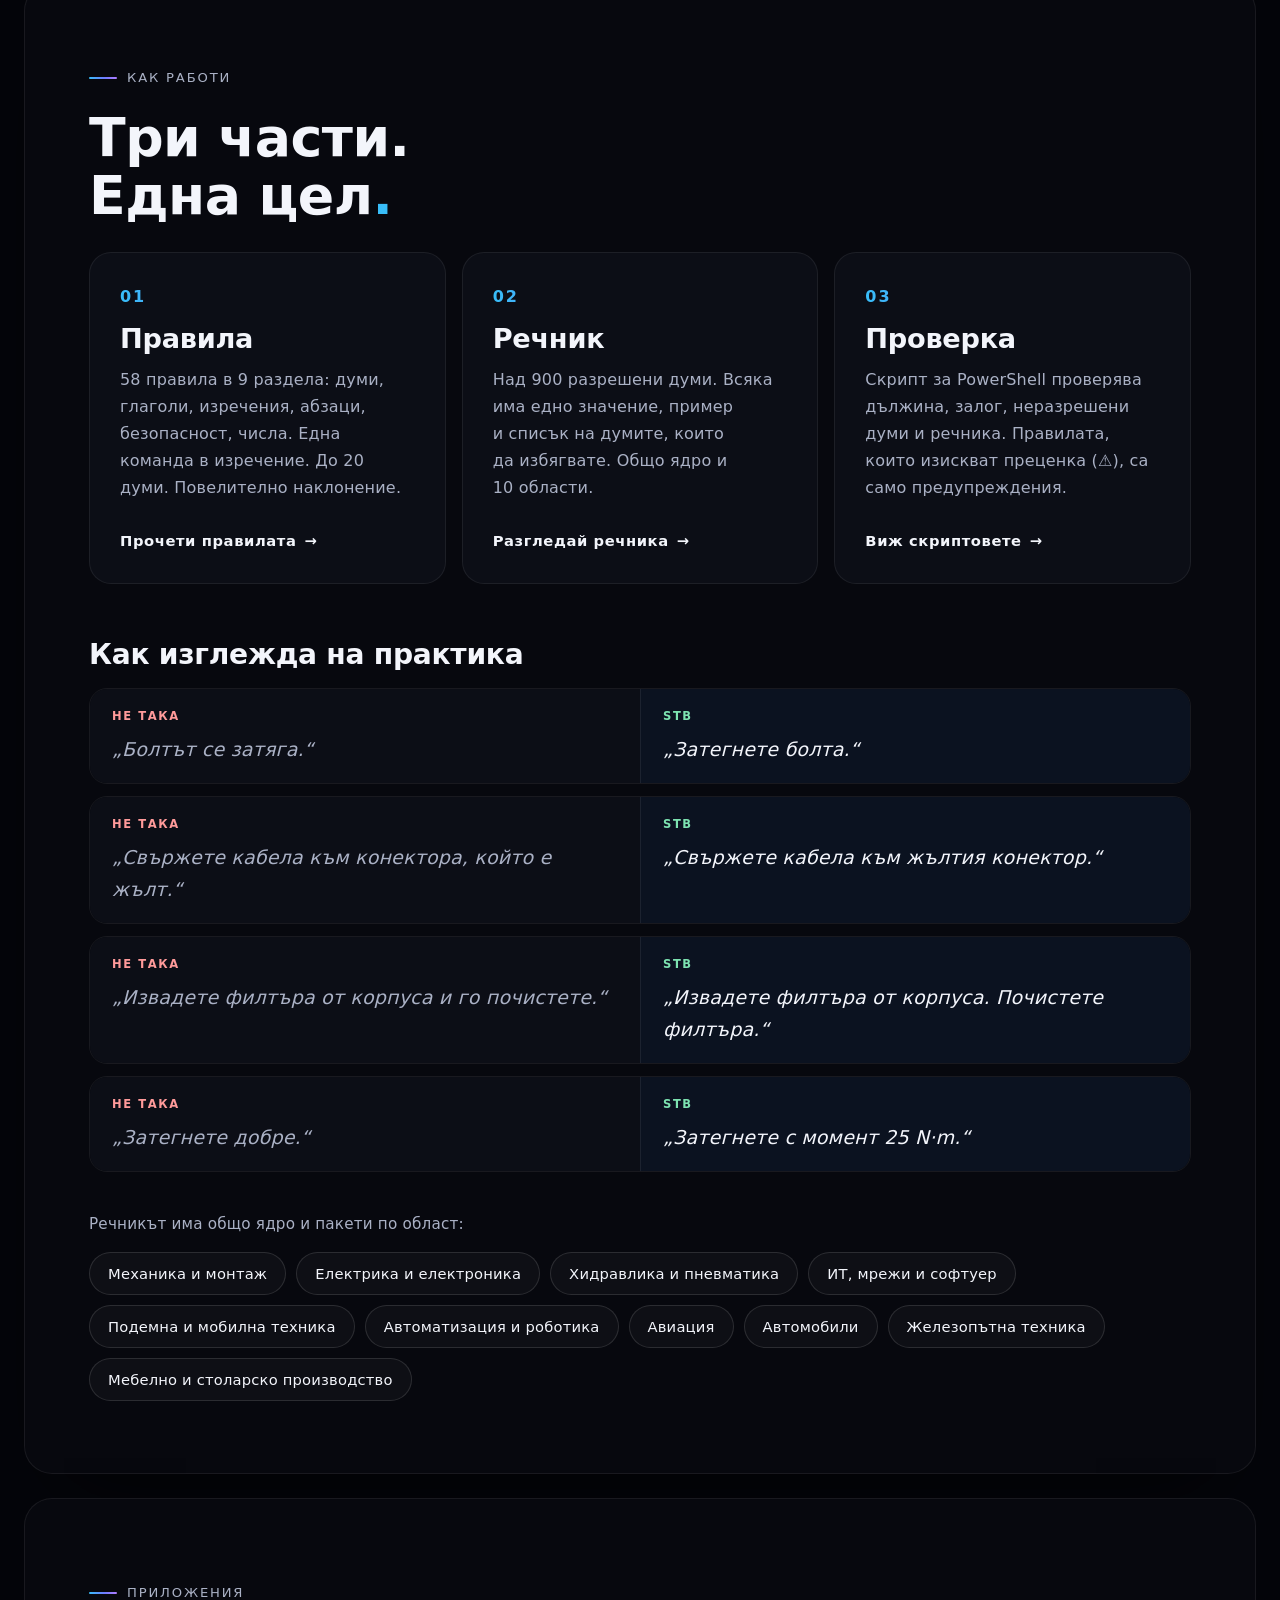
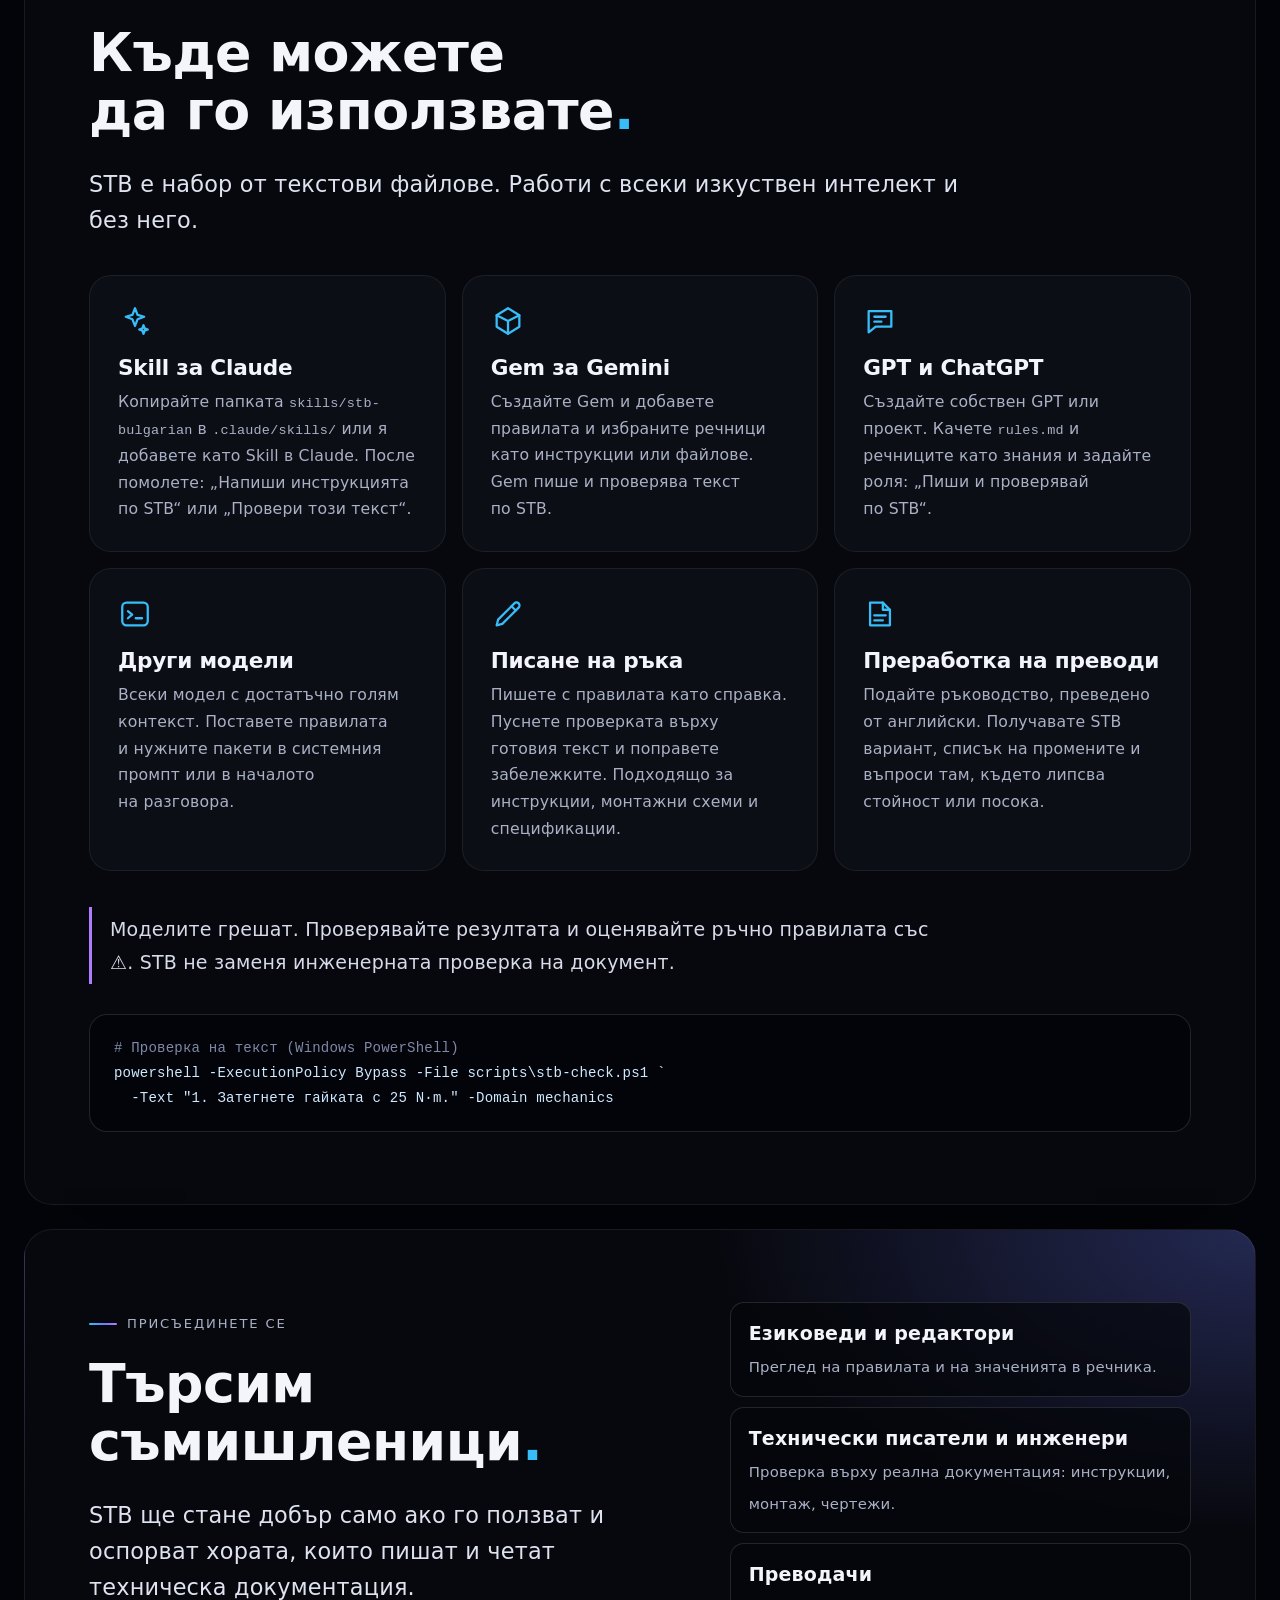
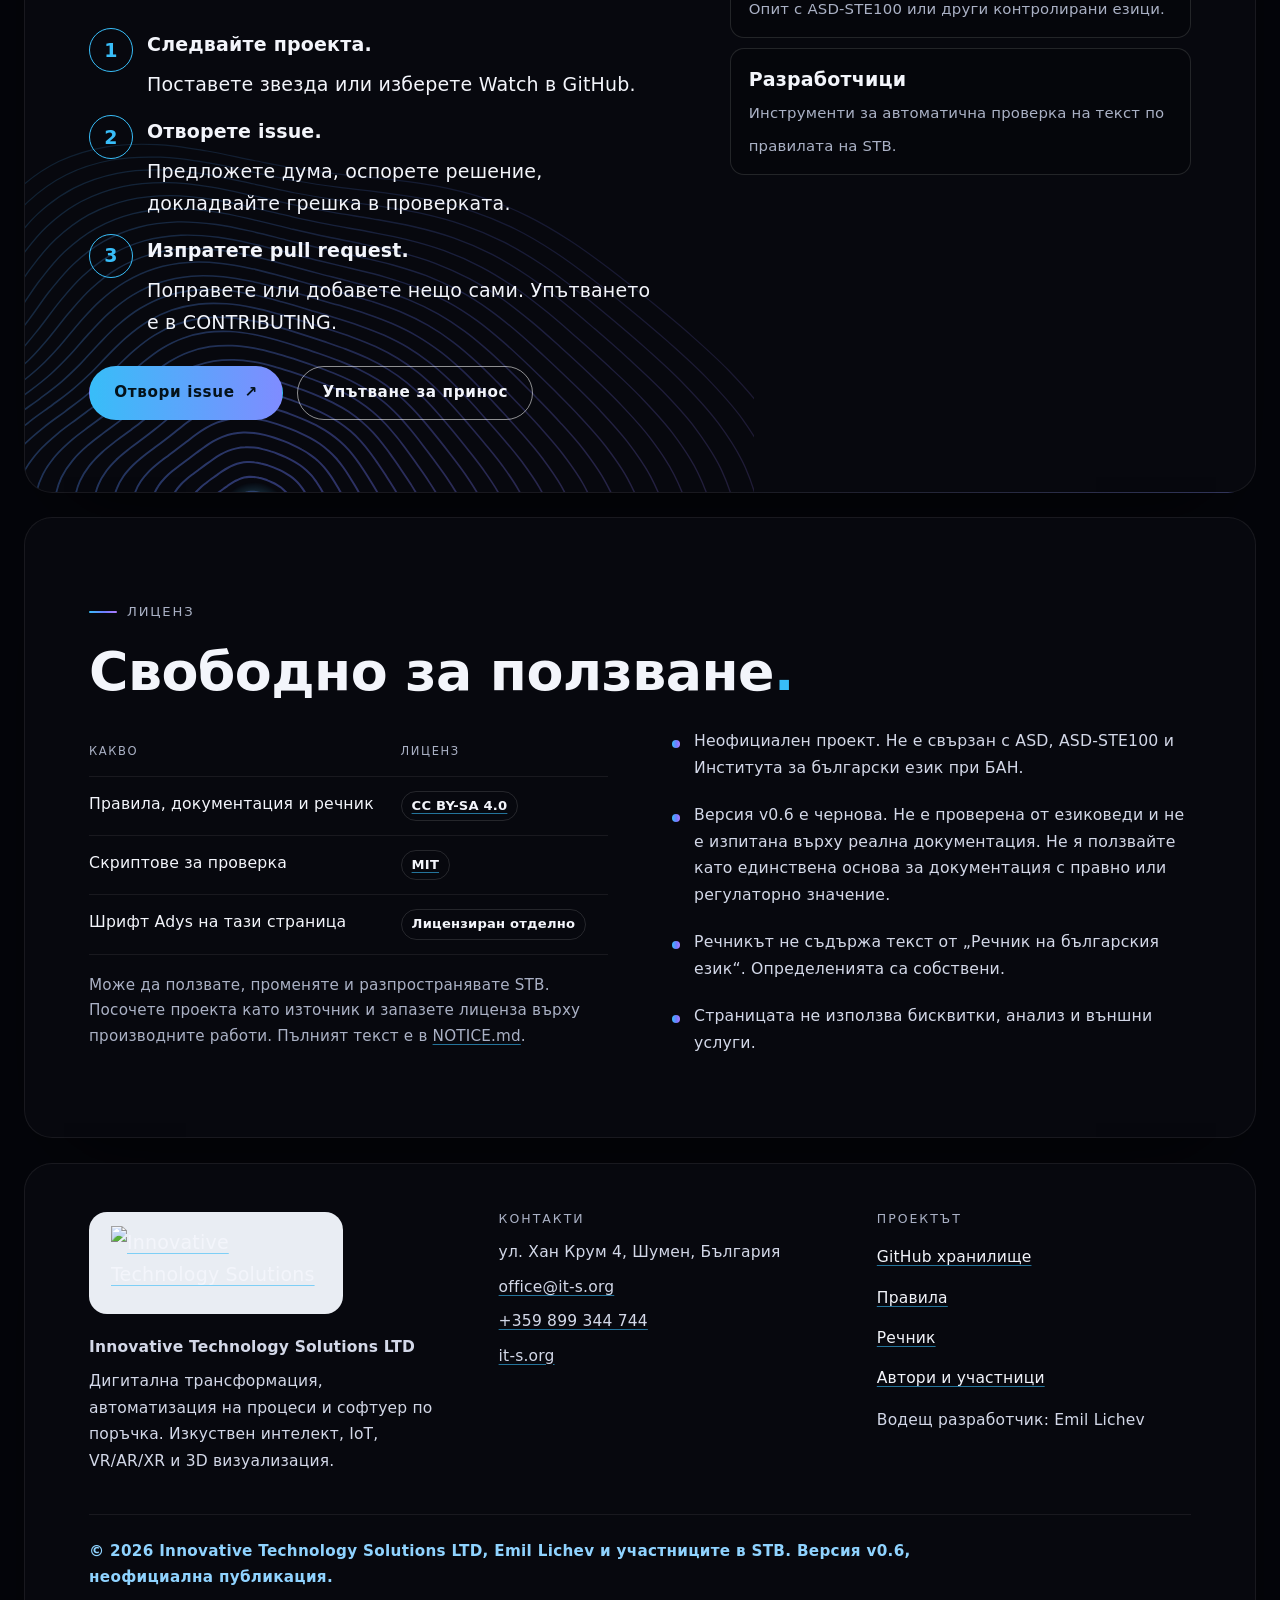
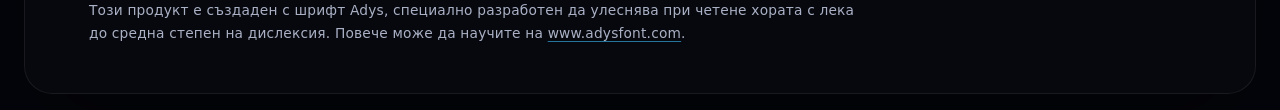
==== commit 321bb915: "Release v0.6: woodworking machine operation vocabulary, machine safety terms, phrase blacklist - Ana" ====
--- a/site/index.html
+++ b/site/index.html
@@ -4,7 +4,7 @@
 <meta charset="utf-8">
 <meta name="viewport" content="width=device-width, initial-scale=1">
 <title>STB — Опростен технически български</title>
-<meta name="description" content="STB е контролиран български език за техническа документация: правила за писане, речник от разрешени думи и проверка на текст. Отворен проект, v0.5, неофициална публикация.">
+<meta name="description" content="STB е контролиран български език за техническа документация: правила за писане, речник от разрешени думи и проверка на текст. Отворен проект, v0.6, неофициална публикация.">
 <link rel="canonical" href="https://it-s.org/stb/">
 <meta name="theme-color" content="#04050a">
 <meta property="og:type" content="website">
@@ -55,7 +55,7 @@
   </div>
 
   <div class="hero-body" id="content">
-    <p class="eyebrow">Отворен проект · v0.5 · неофициална публикация</p>
+    <p class="eyebrow">Отворен проект · v0.6 · неофициална публикация</p>
     <h1>Един термин.<br>Едно значение<span class="dot">.</span></h1>
     <p class="lead">STB е контролиран български език за технически текстове: инструкции, монтаж, чертежи и спецификации. Правила за писане, речник от разрешени думи и проверка на текста.</p>
     <div class="cta">
@@ -66,7 +66,7 @@
 
   <ul class="facts">
     <li><b class="grad">58</b><span>правила в 9 раздела</span></li>
-    <li><b class="grad">над 850</b><span>разрешени думи</span></li>
+    <li><b class="grad">над 900</b><span>разрешени думи</span></li>
     <li><b class="grad">10</b><span>технически области</span></li>
     <li><b class="grad">0</b><span>бисквитки и проследяване</span></li>
   </ul>
@@ -110,6 +110,7 @@
         <li><b>2026</b><p>STB v0.3: пакети „Автомобили“ и „Железопътна техника“, проверка върху реални инструкции.</p></li>
         <li><b>2026</b><p>STB v0.4: пакет „Мебелно и столарско производство“.</p></li>
         <li><b>2026</b><p>STB v0.5: допълнение към мебления пакет: дограма, плочи, тапицерия.</p></li>
+        <li><b>2026</b><p>STB v0.6: машини за дървообработване и безопасност при работа с машини.</p></li>
       </ol>
       <p class="timeline-note">STB е неофициална инициатива. Не е свързан с ASD и не е одобрен от тях.</p>
     </aside>
@@ -131,7 +132,7 @@
     <article class="card">
       <span class="num grad">02</span>
       <h3>Речник</h3>
-      <p>Над 800 разрешени думи. Всяка има едно значение, пример и списък на думите, които да избягвате. Общо ядро и 10 области.</p>
+      <p>Над 900 разрешени думи. Всяка има едно значение, пример и списък на думите, които да избягвате. Общо ядро и 10 области.</p>
       <a class="more" href="https://github.com/itsorg-hub/stb-simplified-technical-bulgarian/tree/main/dictionary" rel="noopener">Разгледай речника <span aria-hidden="true">→</span></a>
     </article>
     <article class="card">
@@ -256,7 +257,7 @@
     </div>
     <ul class="legal">
       <li>Неофициален проект. Не е свързан с ASD, ASD-STE100 и Института за български език при БАН.</li>
-      <li>Версия v0.5 е чернова. Не е проверена от езиковеди и не е изпитана върху реална документация. Не я ползвайте като единствена основа за документация с правно или регулаторно значение.</li>
+      <li>Версия v0.6 е чернова. Не е проверена от езиковеди и не е изпитана върху реална документация. Не я ползвайте като единствена основа за документация с правно или регулаторно значение.</li>
       <li>Речникът не съдържа текст от „Речник на българския език“. Определенията са собствени.</li>
       <li>Страницата не използва бисквитки, анализ и външни услуги.</li>
     </ul>
@@ -295,7 +296,7 @@
     </div>
   </div>
   <div class="credit">
-    <p class="copy">© 2026 Innovative Technology Solutions LTD, Emil Lichev и участниците в STB. Версия v0.5, неофициална публикация.</p>
+    <p class="copy">© 2026 Innovative Technology Solutions LTD, Emil Lichev и участниците в STB. Версия v0.6, неофициална публикация.</p>
     <p>Този продукт е създаден с шрифт Adys, специално разработен да улеснява при четене хората с лека до средна степен на дислексия. Повече може да научите на <a href="https://www.adysfont.com" rel="noopener">www.adysfont.com</a>.</p>
   </div>
 </footer>
